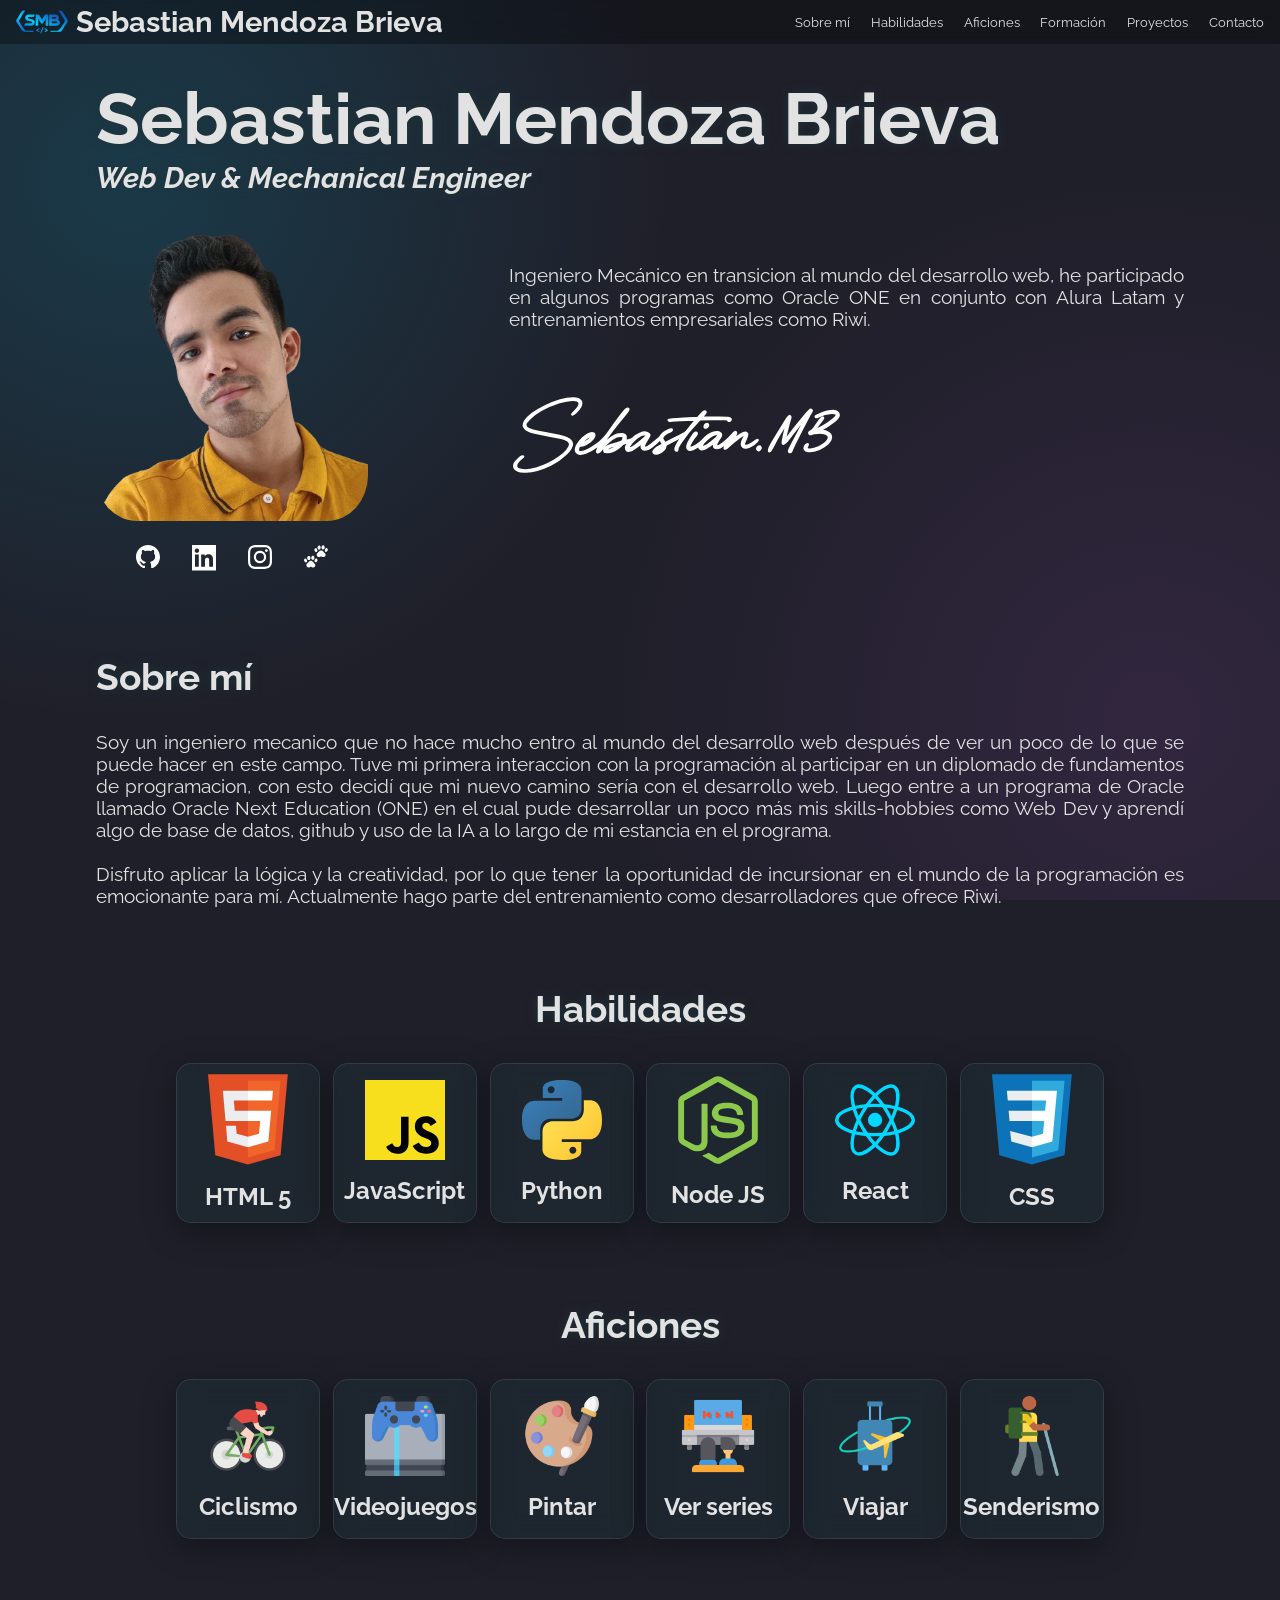
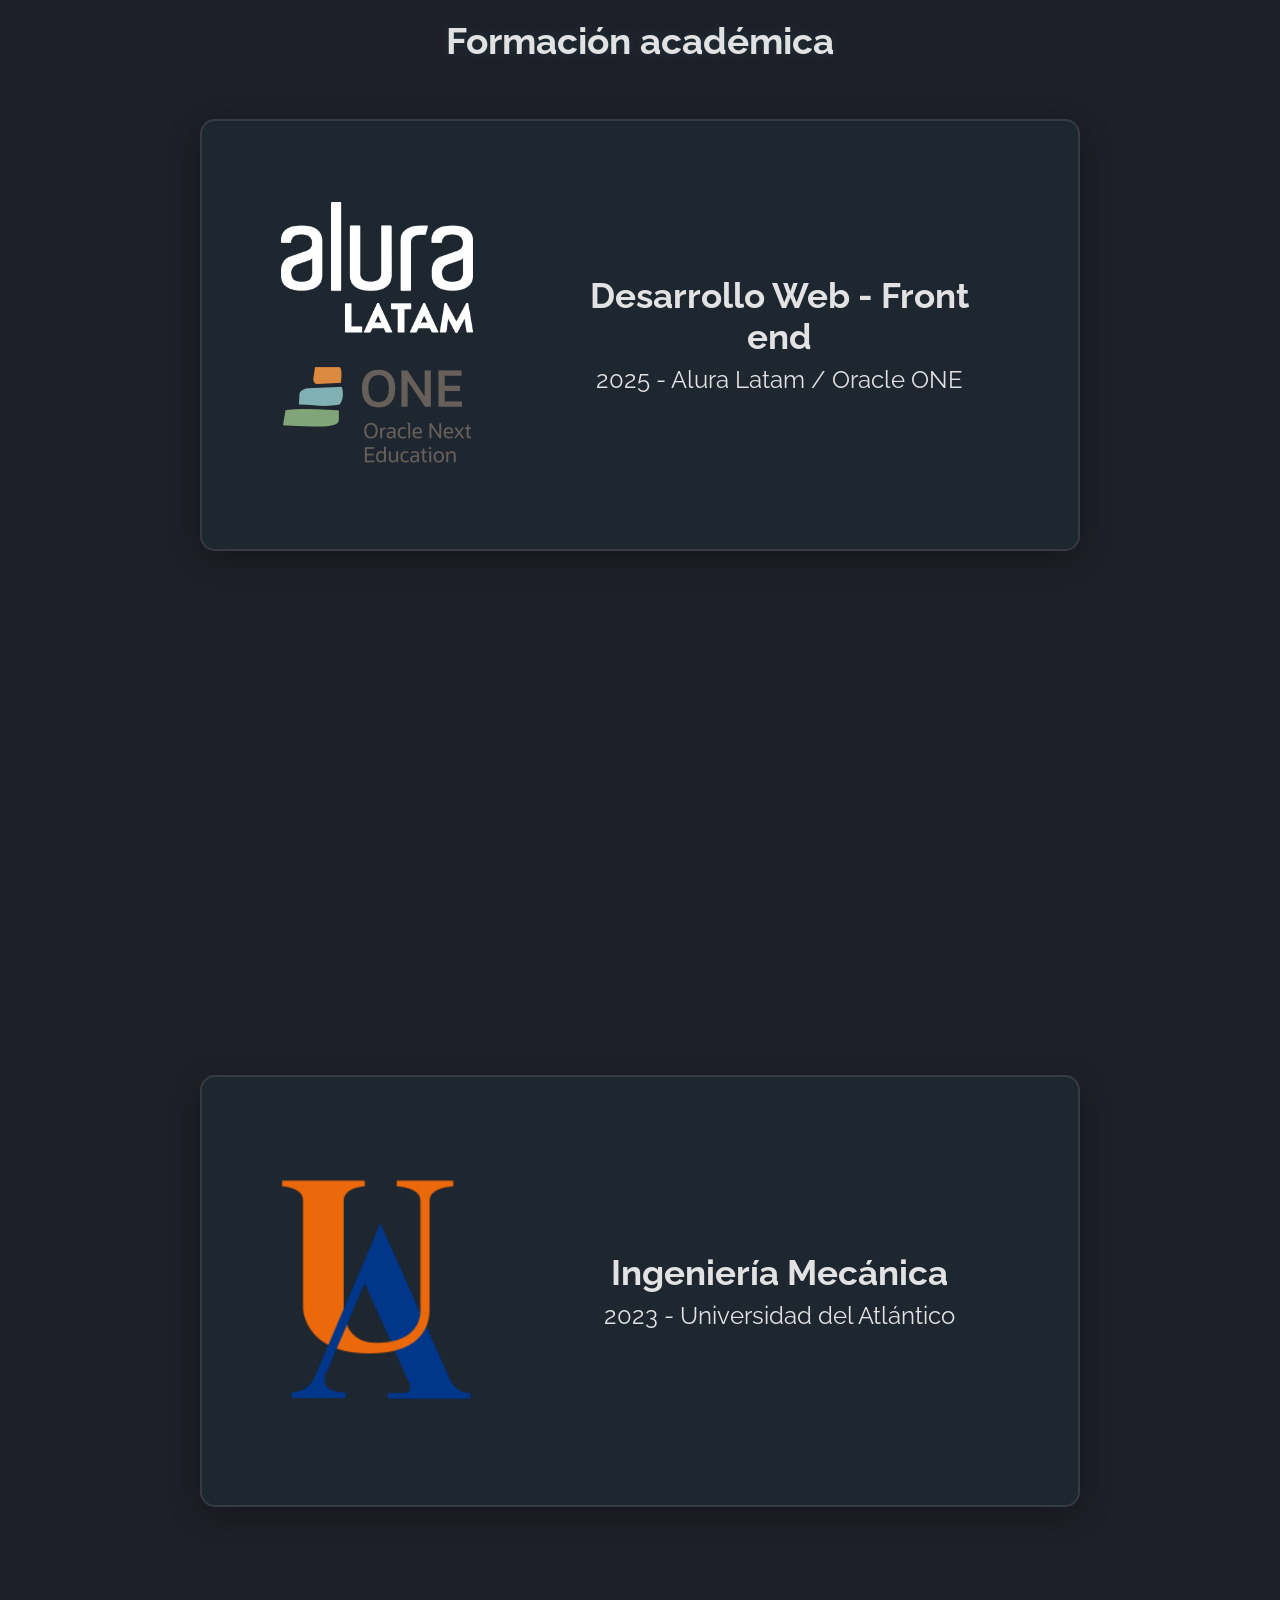
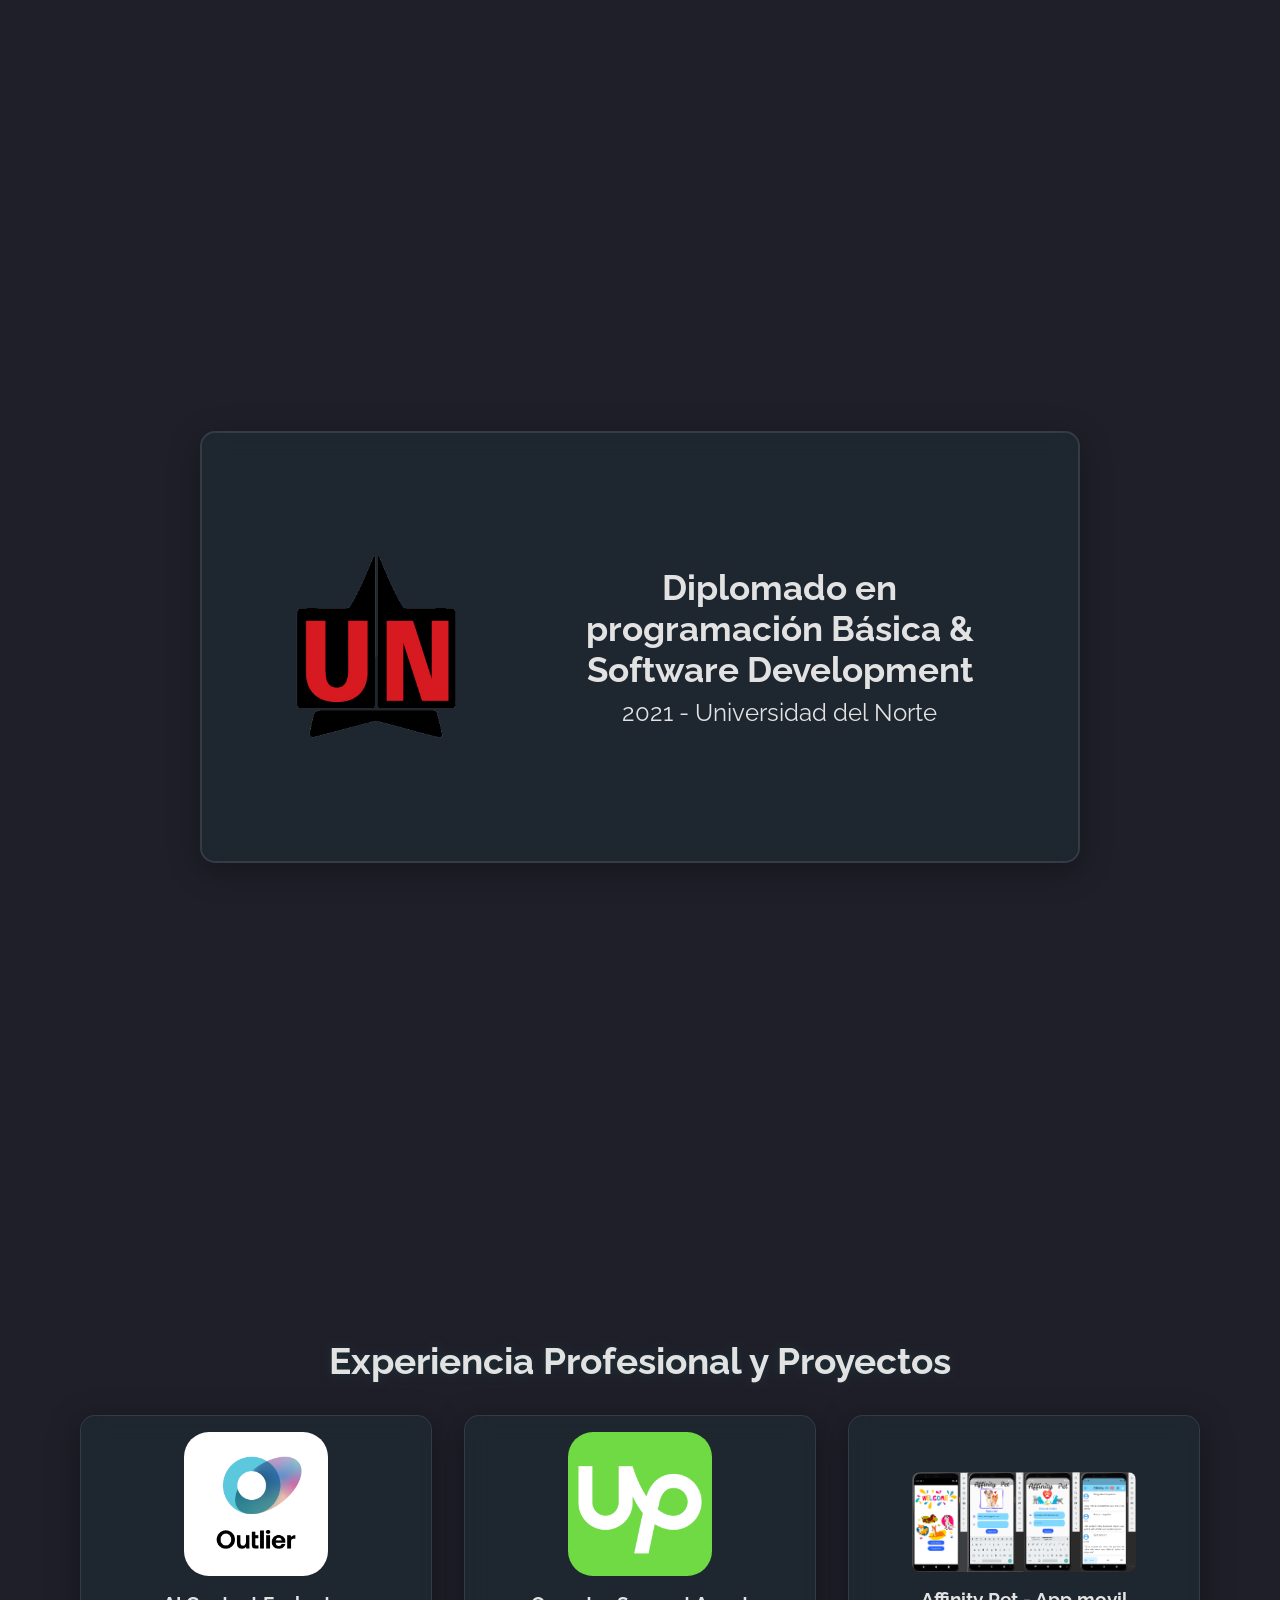
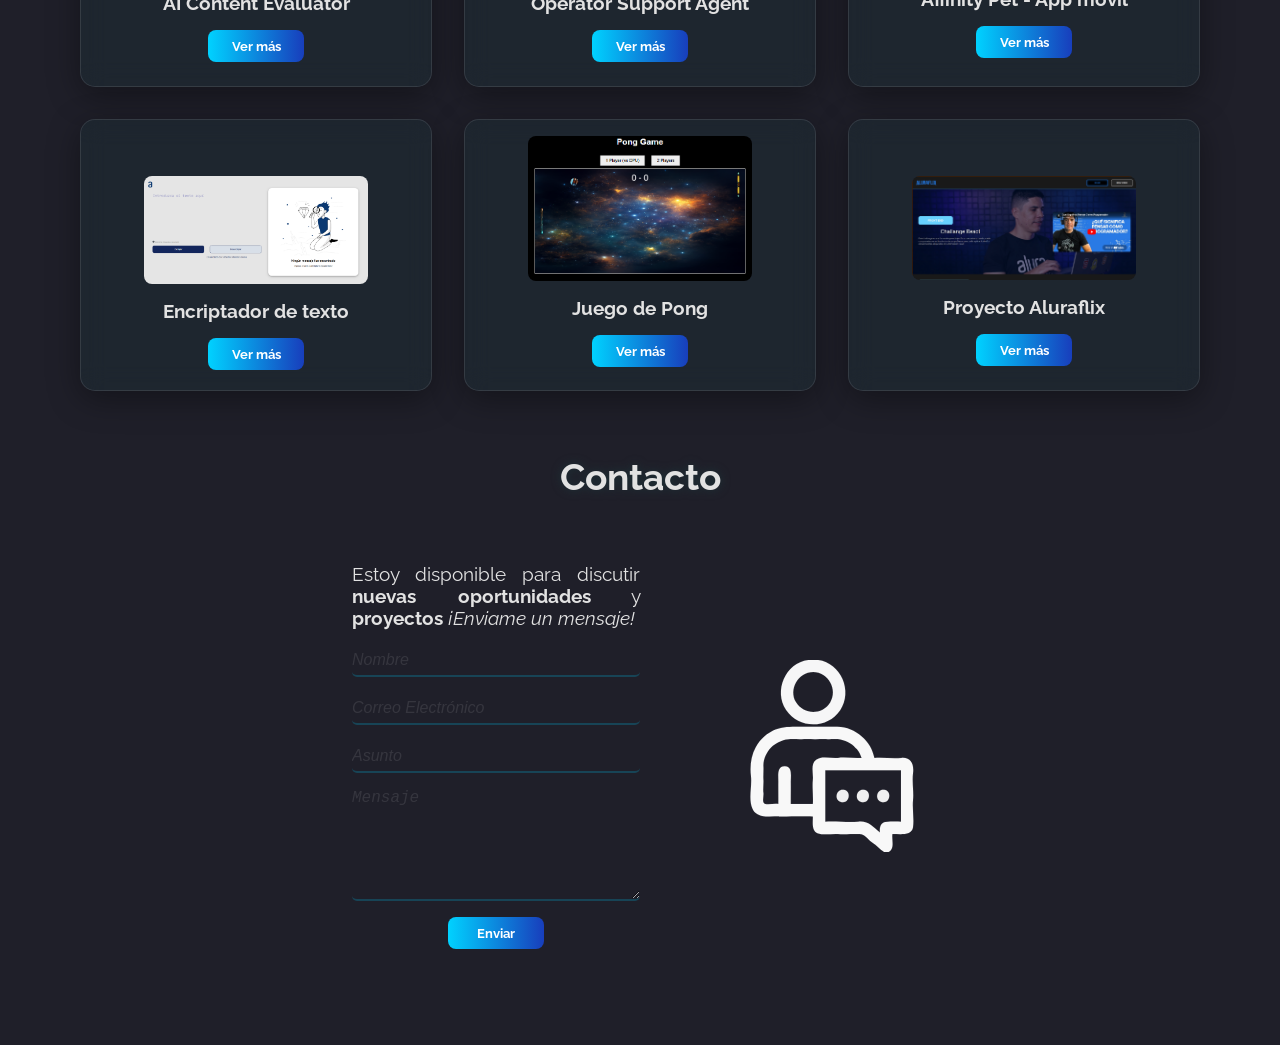
==== index.html @ d63baa3f "bingo agregado - filtro/icono" ====
<!DOCTYPE html>
<html lang="es">
<head>
    <meta charset="UTF-8">
    <meta http-equiv="X-UA-Compatible" content="IE=edge">
    <meta name="viewport" content="width=device-width, initial-scale=1.0">
    <link rel="stylesheet" href="/src/css/styles.css">
    <link rel="preconnect" href="https://fonts.googleapis.com">
    <link rel="preconnect" href="https://fonts.gstatic.com" crossorigin>
    <!-- Fuente del Proyecto Raleway -->
    <link href="https://fonts.googleapis.com/css2?family=Raleway:wght@500&family=Space+Grotesk:wght@300..700&family=Inter:ital,opsz,wght@0,14..32,100..900;1,14..32,100..900&family=Orbitron:wght@400..900&display=swap" rel="stylesheet">
    <title>Mi Portafolio</title>
    <meta name="description" content="Portafolio personal de Sebastian Mendoza Brieva, un ingeniero mecánico en transición al desarrollo web. Descubre mis skills-hobbies, proyectos y experiencia en el mundo del desarrollo web.">
    <meta name="keywords" content="Portafolio, Desarrollo Web, Ingeniero Mecánico, skills-hobbies, Proyectos, Experiencia, HTML, CSS, JavaScript">
    <meta name="author" content="Sebastian Mendoza Brieva">
    <!-- OPEN GRAPH -->
    <meta property="og:title" content="Portafolio de Sebastian Mendoza Brieva">
    <meta property="og:description" content="Descubre el portafolio personal de Sebastian Mendoza Brieva, un ingeniero mecánico en transición al desarrollo web. Explora mis skills-hobbies, proyectos y experiencia en el mundo del desarrollo web.">
    <meta property="og:image" content="https://example.com/preview-image.jpg">
    <meta property="og:url" content="https://example.com/portafolio">
    <!-- og twitter -->
    <meta name="twitter:card" content="summary_large_image">
    <meta name="twitter:title" content="Portafolio de Sebastian Mendoza Brieva">
    <meta name="twitter:description" content="Descubre el portafolio personal de Sebastian Mendoza Brieva, un ingeniero mecánico en transición al desarrollo web. Explora mis skills-hobbies, proyectos y experiencia en el mundo del desarrollo web.">
    <meta name="twitter:image" content="https://example.com/preview-image.jpg">
</head>

<body>
    <!-- ---------------------------------  Header/navegacion  --------------------------------- -->
    <header class="header">
        <a id="cont_icon" href="#">
            <svg class="header__icon" xmlns="http://www.w3.org/2000/svg" xml:space="preserve" viewBox="135 335 763 350">
                <linearGradient id="gradienteLogo" x1="0%" y1="100%" x2="100%" y2="0%">
                <stop offset="0%" style="stop-color:#183ebc; stop-opacity:1" />
                <stop offset="40%" style="stop-color:#00d2ff; stop-opacity:1" />
                <stop offset="80%" style="stop-color:#0A66C2; stop-opacity:1" />
                <stop offset="100%" style="stop-color:#183ebc; stop-opacity:1" />
                </linearGradient>
                <path d="M567.82 494v-29.66l-1.494-.242c-3.851 4.728-6.776 10.1-9.877 15.331-9.001 
                15.186-17.866 30.452-26.895 45.622-4.667 7.841-16.41 11.315-24.879 7.608-2.824-1.236-4.08-3.838-5.495-6.263-11.325-19.422-22.602-38.872-33.94-58.286-.983-1.684-1.857-3.524-3.817-4.83-1.75 1.825-1.119 4.068-1.122 6.07-.046 28.16-.033 56.32-.035 84.48 0 8-2.445 10.486-10.335 10.49-6.665.003-13.331.067-19.995-.038-5.814-.092-8.195-2.43-8.2-8.269-.047-48.655-.05-97.31-.02-145.966.005-6.001 2.548-8.413 8.597-8.425 10.83-.02 21.662.096 32.492.013 5.619-.043 9.297 2.493 12.012 7.342 12.846 22.945 25.846 45.805 39.267 69.535 2.624-4.364 4.963-8.084 7.136-11.898 10.877-19.095 21.746-38.195 32.537-57.339 2.967-5.263 6.94-7.984 13.313-7.74 10.15.39 20.325.081 30.489.14 6.009.036 8.63 2.502 8.636 8.43.053 48.488.064 96.977.024 145.466-.005 6.224-2.652 8.696-8.89 8.745-6.165.049-12.33.013-18.496.004-8.764-.013-10.993-2.178-11.003-10.834-.022-19.662-.009-39.324-.01-59.486M619.427 548.195c-.165-24.592-.333-48.746-.398-72.9-.054-20.161.009-40.322.033-60.482.003-1.998-.022-4.008.169-5.992.547-5.7 2.145-7.142 7.984-7.147 25.825-.022 51.652-.075 77.477.02 10.956.04 21.497 2.475 31.494 6.884 22 9.704 31.297 35.113 20.948 56.542-2.317 4.799-6.493 7.906-10.359 12.025 2.317 1.132 4.313 2.206 6.385 3.104 19.665 8.514 25.261 30.233 21.689 46.759-4.251 19.667-17.667 29.204-35.688 34.22-8.08 2.249-16.373 3.027-24.694 3.062-27.99.118-55.983.043-83.975.037-10.06-.003-11.858-1.993-11.105-12.202.085-1.16.057-2.328.04-3.93m49.125-50.797c-1.664-.004-3.347.155-4.987-.04-4.704-.56-6.582 1.19-6.312 6.123.371 6.8.289 13.643.018 20.453-.169 4.254 1.122 5.878 5.62 5.82 16.965-.223 33.934-.05 50.902-.117 4.674-.018 9.308-.706 13.56-2.77 4.96-2.408 8.146-6.229 8.474-11.978.35-6.107-2.25-10.543-7.588-13.487-5.236-2.889-10.907-3.97-16.781-3.999-13.973-.067-27.947-.01-42.906-.005m-10.117-33.261c15.944 1.068 31.91.806 47.842.133 5.387-.228 10.959-1.921 14.14-7.237 5.58-9.328.093-19.679-11.971-20.436-15.76-.988-31.612-.51-47.424-.639-2.082-.017-3.635.791-3.6 3.167.12 8.133-.683 16.284 1.013 25.012M199.085 598.87c-18.657-28.231-37.02-56.222-56.054-83.768-8.22-11.898-7.374-28.224.53-40.478 12.097-18.753 23.572-37.906 35.3-56.896 11.026-17.852 21.762-35.892 33.132-53.522 12.047-18.68 26.126-23.005 46.676-19.905 4.338.655 8.989.353 12.713 3.066.312 1.774-.952 2.255-1.838 2.896-9.202 6.664-16.028 15.3-21.836 25.01-16.757 28.014-33.744 55.893-50.732 83.769-3.983 6.535-8.251 12.902-12.53 19.251-5.885 8.734-6.286 22.843-.435 31.674 22.45 33.882 44.675 67.92 67.628 101.46 12.396 18.113 29.884 27.8 52.476 27.57 25.993-.266 51.992-.01 77.988.025 2.33.004 4.698-.15 6.888.863 2.684 1.242 4.255 3.292 3.74 6.343-.494 2.932-2.266 4.78-5.364 5.026-1.326.105-2.664.08-3.997.08-42.16.009-84.322-.087-126.482.073-15.608.059-27.122-7.18-35.77-19.371-7.606-10.722-14.577-21.894-22.033-33.166"/><path d="M826.067 450.898c-16.72-27.098-33.28-53.87-49.748-80.698-4.677-7.619-10.336-14.272-17.611-19.514-.906-.652-2.07-1.196-1.973-3.037 4.19-2.579 9.215-2.887 14.016-3.499 19.076-2.43 32.976 1.395 44.653 20.119 23.354 37.448 46.451 75.059 69.395 112.76 7.732 12.705 7.057 25.629-1.188 38.09-25.916 39.168-51.616 78.483-77.86 117.432-7.89 11.71-19.423 18.701-34.076 18.74-42.825.11-85.651.041-128.477.037-1.165 0-2.348.048-3.492-.127-2.947-.452-4.915-2.005-5.163-5.166-.236-3.003 1.005-5.142 3.86-6.28 2.39-.953 4.89-.869 7.393-.867 25.662.02 51.325-.085 76.986.077 23.714.15 41.69-10.53 54.617-29.618 20.639-30.476 40.698-61.344 60.924-92.098 2.366-3.599 4.892-7.1 6.688-11.096 4.52-10.054 2.958-19.493-2.513-28.57-5.33-8.842-10.817-17.59-16.43-26.685M297.373 406.188c9.934-3.894 19.965-5.36 30.147-5.422 20.322-.124 40.647.007 60.97.171 5.146.042 10.307.435 15.427.984 4.602.494 5.762 2.877 3.462 6.883-3.812 6.643-7.669 13.266-11.732 19.757-3.925 6.268-10.318 7.385-17.032 7.407-16.826.054-33.652.016-50.477.075-4.318.015-8.648-.044-12.817 1.528-4.489 1.693-7.365 4.793-7.65 9.546-.272 4.562 2.809 7.234 6.612 9.089 10.444 5.095 21.885 6.758 33.026 9.366 12.792 2.994 25.686 5.452 37.628 11.332 31.008 15.27 29.67 53.303 12.554 70.17-9.874 9.73-22.396 13.994-35.752 16.25-8.93 1.509-17.941.977-26.923 1-24.156.06-48.312.03-72.469.022-1.817 0-3.685.287-5.401-.601-2.575-1.333-3.899-3.204-2.236-6.053 4.448-7.621 8.738-15.348 13.512-22.76 2.743-4.259 7.416-5.283 12.315-5.277 22.49.026 44.98.02 67.47.001 5.386-.004 10.624-.803 15.42-3.447 4.123-2.274 6.309-5.657 6.335-10.521.026-4.66-2.491-7.467-6.271-9.38-6.45-3.263-13.481-4.626-20.496-6.072-15.626-3.22-31.326-6.03-46.306-11.934-33.04-13.022-34.91-49.537-18.461-69.198 5.078-6.07 11.549-9.945 19.145-12.916M527.798 584.478c7.47.167 10.353 4.016 7.787 10.208-10.449 25.22-20.928 50.429-31.5 75.598-2.715 6.463-9.138 7.77-12.799 2.804-1.573-2.134-1.974-4.402-.866-7.035a25240 25240 0 0 0 32.2-76.936c.961-2.307 2.356-3.986 5.178-4.639M432.682 622.722c11.173-6.699 22.005-13.24 32.87-19.722 2.762-1.647 5.702-2.025 8.451-.027 2.48 1.802 2.517 4.55 2.213 7.263-.295 2.626-2.355 3.888-4.322 5.156-7.528 4.855-15.671 8.744-23.138 14.712 7.967 4.884 15.706 9.639 23.457 14.377 4.28 2.617 5.694 6.288 3.788 9.94-1.832 3.51-6.181 4.69-10.386 2.158-11.263-6.783-22.466-13.682-33.48-20.862-5.144-3.353-4.826-8.36.547-12.995M575.746 631.969l3.49-2.039c-7.365-4.584-14.328-8.93-21.304-13.258-6.382-3.958-8.29-7.743-5.889-11.755 2.393-4 6.777-3.947 13.1-.073a2869 2869 0 0 0 29.428 17.774c5.997 3.575 6.673 10.156 1.058 13.61-11.034 6.79-22.138 13.476-33.37 19.93-5.51 3.167-10.094 1.183-11.161-4.214-.705-3.566 1.242-5.627 3.965-7.297 6.799-4.17 13.597-8.342 20.683-12.678"/>
            </svg>
        </a>
        <h1 class="header__titulo">Sebastian Mendoza Brieva</h1>
        <nav class="navegacion">
            <ul class="navegacion__lista">
                <li class="nav_item"><a class="nav__buttons" href="#sobre-mi">Sobre mí</a></li>
                <li class="nav_item"><a class="nav__buttons" href="#skills">Habilidades</a></li>
                <li class="nav_item"><a class="nav__buttons" href="#hobbies">Aficiones</a></li>
                <li class="nav_item"><a class="nav__buttons" href="#formacion">Formación</a></li>
                <li class="nav_item"><a class="nav__buttons" href="#proyectos">Proyectos</a></li>
                <li class="nav_item"><a class="nav__buttons" href="#contactMe">Contacto</a></li> 
            </ul>
        </nav>
        <a href="" class="menu__toggle">
            ☰
        </a>
    </header> 
    <main>
        <!-- ---------------------------------  Sección de Presentación  --------------------------------- -->
        <section class="presentacion">

            <h1 class="presentacion__titulo">Sebastian Mendoza Brieva</h1>
            <h2 class="presentacion__subtitulo">Web Dev & Mechanical Engineer</h2>
            
            <div class="presentacion__contenedor">
                <img class="presentacion__foto" src="public/imgs/Profile_nbg_SMB.png" alt="Foto de perfil">                
                <div id="div__container">
                    <p class="textos" id="texto__presentacion">Ingeniero Mecánico en transicion al mundo del desarrollo web, he participado en algunos programas como Oracle ONE en conjunto con Alura Latam y entrenamientos empresariales como Riwi.</p>
                <!-- Firma -------------------------------- -->
                <svg class="signature" xmlns="http://www.w3.org/2000/svg" viewBox="140 400 750 180">
                    <defs>
                        <linearGradient id="gradienteFirma" x1="0%" y1="100%" x2="100%" y2="0%">
                        <stop offset="0%" style="stop-color:#183ebc; stop-opacity:1" />
                        <stop offset="60%" style="stop-color:#00d2ff; stop-opacity:1" />
                        <stop offset="80%" style="stop-color:#0A66C2; stop-opacity:1" />
                        <stop offset="100%" style="stop-color:#183ebc; stop-opacity:1" />
                        </linearGradient>
                    </defs>
                    <g>
                    <path id="path" pathLength="1" stroke="white" stroke-width="5" d="M 160.38 572.67 C157.57,571.32 154.53,569.17 153.63,567.88 C151.61,565.00 151.52,558.82 153.45,555.10 C155.12,551.87 165.31,542.27 168.71,540.72 C171.59,539.41 173.20,540.77 170.49,542.21 C169.40,542.79 165.94,545.86 162.81,549.03 C156.88,555.04 155.12,559.34 156.43,564.57 C157.93,570.57 172.29,573.30 188.00,570.57 C223.09,564.47 266.68,539.04 275.66,519.44 C277.83,514.69 278.00,513.54 277.02,510.55 C274.48,502.87 264.18,499.09 230.41,493.45 C200.92,488.52 191.97,486.55 185.07,483.45 C173.12,478.09 170.28,471.27 175.92,461.44 C188.83,438.93 249.05,410.11 283.91,409.74 C294.66,409.63 298.37,410.97 301.36,416.04 C303.63,419.88 303.42,422.77 300.42,428.79 C296.85,435.95 282.00,449.38 282.00,445.45 C282.00,445.15 285.08,441.87 288.84,438.16 C303.54,423.66 301.64,413.01 284.36,413.00 C277.57,413.00 261.67,415.93 251.60,419.04 C243.31,421.60 221.51,430.99 213.02,435.65 C203.27,441.00 191.22,450.03 184.76,456.81 C175.81,466.20 174.76,471.15 180.56,476.62 C185.35,481.14 192.40,483.10 221.50,487.99 C252.59,493.22 261.96,495.43 270.50,499.57 C278.29,503.34 280.96,506.30 281.73,512.01 C282.54,518.06 278.95,524.21 268.58,534.54 C258.24,544.84 247.93,552.01 233.50,558.95 C210.70,569.92 196.53,573.93 178.00,574.64 C166.25,575.10 165.19,574.98 160.38,572.67 ZM 298.00 534.40 C291.78,532.12 289.57,528.59 290.66,522.70 C292.41,513.29 304.48,498.72 316.44,491.56 C328.81,484.15 336.70,489.21 329.12,499.68 C323.61,507.28 309.05,515.97 301.79,515.99 C297.59,516.00 296.44,517.39 295.43,523.70 C294.60,528.89 296.61,531.01 302.32,530.98 C309.67,530.93 321.48,525.02 338.50,512.86 C350.03,504.63 354.29,500.14 365.44,484.47 C377.17,467.97 394.70,444.45 400.25,437.75 C402.95,434.49 404.94,433.00 406.59,433.00 C410.97,433.00 409.29,436.55 399.18,448.70 C379.49,472.35 356.19,503.93 353.26,510.92 C351.92,514.14 352.26,513.95 358.91,507.79 C366.24,501.00 377.27,493.74 383.76,491.42 C385.82,490.69 389.88,490.07 392.80,490.04 C397.18,490.01 398.53,490.44 400.66,492.57 C402.84,494.75 403.14,495.73 402.62,498.98 C402.28,501.10 401.70,503.61 401.33,504.57 C400.77,506.04 401.05,506.20 403.08,505.58 C404.41,505.17 407.75,504.36 410.50,503.78 C413.75,503.10 416.73,501.60 419.00,499.51 C429.50,489.84 442.76,484.44 449.61,487.04 C452.69,488.21 456.00,491.27 456.00,492.95 C456.00,493.52 454.01,497.09 451.57,500.89 C440.24,518.57 440.74,524.72 452.98,518.51 C460.59,514.65 478.87,499.33 482.10,494.10 C482.99,492.67 484.97,490.25 486.52,488.72 C490.11,485.17 503.42,478.56 505.43,479.34 C508.02,480.33 506.01,483.07 501.19,485.13 C495.05,487.77 487.24,493.64 485.56,496.89 C484.05,499.80 484.31,500.63 488.72,507.20 L 491.20 510.90 L 512.85 499.81 C524.76,493.71 535.31,488.17 536.30,487.48 C537.29,486.80 541.27,482.25 545.16,477.37 C549.04,472.49 553.96,466.60 556.11,464.27 C558.25,461.95 560.00,459.52 560.00,458.89 C560.00,458.03 555.39,457.90 542.25,458.39 C519.87,459.22 504.93,460.04 503.00,460.56 C500.80,461.14 498.27,459.33 499.53,458.07 C500.10,457.50 514.83,456.27 532.86,455.29 L 565.18 453.53 L 571.72 446.21 C576.42,440.97 578.85,438.98 580.31,439.20 C583.78,439.71 583.32,441.75 578.57,446.82 C576.06,449.51 574.00,452.11 574.00,452.60 C574.00,453.12 585.64,453.37 601.29,453.19 C632.26,452.84 638.34,453.41 638.81,456.70 C639.01,458.08 638.37,459.27 637.04,459.98 C634.75,461.21 633.00,460.60 633.00,458.57 C633.00,456.30 625.72,455.91 596.80,456.63 L 568.84 457.32 L 562.67 464.33 C559.28,468.18 553.58,474.55 550.00,478.47 C546.42,482.39 540.13,490.08 536.00,495.55 C522.00,514.12 519.00,519.13 519.00,523.89 C519.00,527.49 517.90,528.38 515.55,526.66 C514.07,525.58 513.96,524.80 514.83,521.67 C515.91,517.73 520.91,508.73 526.54,500.55 C528.41,497.84 529.82,495.49 529.67,495.34 C529.45,495.11 504.05,508.23 494.90,513.29 C493.10,514.29 492.12,515.85 491.71,518.38 C490.83,523.85 487.64,527.53 480.82,530.93 C474.44,534.12 468.30,534.90 466.20,532.80 C462.50,529.10 467.83,522.80 479.61,516.95 C483.12,515.20 486.00,513.60 486.00,513.38 C486.00,513.08 481.34,503.91 480.26,502.09 C480.12,501.87 477.42,504.13 474.26,507.13 C466.59,514.38 456.85,521.75 452.55,523.54 C450.63,524.34 447.26,525.00 445.06,525.00 C441.88,525.00 440.70,524.48 439.40,522.49 C437.80,520.05 437.83,518.52 439.60,511.47 C440.23,508.96 439.47,509.35 430.92,515.95 C415.48,527.89 407.80,530.68 404.46,525.58 C402.44,522.50 403.85,516.52 407.65,512.00 C409.08,510.30 409.99,508.66 409.68,508.34 C408.54,507.21 395.05,512.03 394.04,513.93 C392.26,517.26 379.72,525.90 372.84,528.55 C367.83,530.47 364.74,531.03 360.34,530.80 C354.55,530.50 354.50,530.47 354.19,527.24 C353.55,520.67 360.83,516.50 382.50,510.99 C395.11,507.79 397.26,506.03 397.41,498.80 L 397.50 494.50 L 391.62 494.20 C386.95,493.96 384.68,494.41 380.61,496.40 C370.56,501.32 357.68,512.36 348.78,523.68 C343.60,530.28 341.38,532.05 339.25,531.28 C337.17,530.53 337.84,527.85 342.04,520.13 C344.25,516.08 345.47,512.99 344.76,513.26 C344.04,513.54 339.86,516.36 335.47,519.53 C321.30,529.78 304.05,536.63 298.00,534.40 ZM 478.84 526.92 C483.25,524.72 485.18,523.14 485.62,521.38 C485.96,520.02 486.06,518.72 485.83,518.50 C485.21,517.88 473.76,525.40 471.60,527.85 C468.81,530.99 471.34,530.67 478.84,526.92 ZM 366.07 526.41 C374.25,524.02 392.40,513.02 388.19,513.00 C385.99,513.00 368.69,518.15 365.50,519.77 C360.95,522.07 357.51,526.07 359.17,527.12 C359.90,527.59 360.53,527.98 360.57,527.98 C360.61,527.99 363.08,527.29 366.07,526.41 ZM 418.40 519.56 C424.24,516.28 434.90,508.05 445.42,498.71 C451.51,493.31 451.29,491.00 444.69,491.00 C437.95,491.00 429.50,495.79 420.57,504.66 C410.82,514.35 406.14,523.00 410.65,523.00 C411.56,523.00 415.05,521.45 418.40,519.56 ZM 310.50 509.16 C316.59,506.27 323.85,500.23 325.84,496.38 C330.28,487.77 311.35,498.85 303.85,509.25 C301.26,512.84 302.77,512.82 310.50,509.16 ZM 770.67 530.33 C770.30,529.97 770.00,528.90 770.00,527.97 C770.00,526.38 776.76,512.58 783.69,500.00 C791.08,486.58 808.18,452.84 807.78,452.45 C807.54,452.21 806.03,453.76 804.42,455.90 C802.82,458.03 796.28,466.24 789.90,474.14 C783.51,482.04 774.59,493.45 770.07,499.50 C762.05,510.24 758.13,513.53 755.95,511.35 C754.74,510.14 757.06,497.90 762.31,477.75 C764.14,470.74 765.50,465.00 765.34,465.00 C764.97,465.00 754.13,481.68 747.46,492.50 C744.75,496.90 739.36,506.80 735.49,514.49 C730.73,523.97 727.85,528.60 726.59,528.84 C724.93,529.16 724.78,528.71 725.25,524.85 C725.64,521.57 728.78,515.59 738.04,500.50 C744.78,489.50 753.79,474.65 758.05,467.50 C762.31,460.35 767.00,453.20 768.47,451.61 C770.81,449.09 771.34,448.91 772.60,450.17 C773.86,451.43 773.84,452.18 772.47,456.06 C770.47,461.67 762.50,493.09 761.63,498.75 C761.27,501.09 761.38,503.00 761.87,503.00 C762.36,503.00 764.02,501.31 765.56,499.25 C773.20,489.00 789.11,468.70 794.47,462.36 C797.79,458.43 804.23,450.67 808.79,445.11 C813.35,439.55 817.68,435.00 818.42,435.00 C820.32,435.00 822.14,437.45 821.07,438.57 C818.76,441.01 779.91,516.63 777.45,523.50 C776.46,526.25 775.23,529.06 774.71,529.75 C773.67,531.11 771.72,531.39 770.67,530.33 ZM 811.05 527.98 C805.55,526.69 803.73,522.89 806.11,517.66 C807.20,515.26 811.53,512.20 812.48,513.15 C812.75,513.42 812.08,515.38 811.00,517.50 C809.16,521.10 809.14,521.50 810.67,523.19 C815.43,528.45 836.62,522.49 849.55,512.26 C863.46,501.25 863.09,491.80 848.60,487.89 C842.53,486.26 826.35,487.24 821.73,489.52 C818.30,491.22 817.82,491.25 816.38,489.81 C814.20,487.63 816.05,484.37 819.94,483.51 C822.26,483.00 824.24,480.89 829.12,473.68 C832.54,468.63 837.10,461.91 839.26,458.75 C841.73,455.11 843.87,453.00 845.08,453.00 C846.14,453.00 847.00,453.34 846.99,453.75 C846.99,454.82 844.20,458.92 838.90,465.66 C832.70,473.54 828.73,480.00 830.09,480.00 C832.22,480.00 847.56,472.31 856.62,466.69 C872.88,456.62 880.49,448.05 876.61,444.18 C875.25,442.83 873.10,442.52 865.71,442.60 C855.79,442.71 845.03,445.61 836.08,450.59 C833.05,452.28 831.33,452.73 830.63,452.03 C829.07,450.47 830.69,449.34 840.72,445.02 C849.64,441.17 862.81,438.00 869.86,438.00 C877.62,438.00 883.16,443.25 881.67,449.19 C880.07,455.54 862.67,469.53 845.50,478.27 L 839.50 481.32 L 847.03 482.94 C856.10,484.90 861.24,487.87 863.39,492.42 C865.49,496.84 865.42,498.50 862.93,503.65 C858.42,512.95 843.24,523.23 828.39,527.03 C820.25,529.11 816.67,529.31 811.05,527.98 ZM 699.57 525.43 C697.62,523.48 697.62,522.99 699.56,520.22 C701.46,517.50 704.58,517.34 705.94,519.89 C706.72,521.35 706.48,522.39 704.91,524.39 C702.52,527.42 701.72,527.58 699.57,525.43 ZM 544.00 524.71 C538.70,522.05 540.57,512.89 549.03,500.10 C556.74,488.42 559.62,485.44 561.58,487.07 C563.53,488.68 563.16,489.53 556.61,498.23 C545.96,512.40 542.95,521.00 548.65,521.00 C553.96,521.00 570.40,510.81 576.64,503.65 C581.56,498.01 593.30,489.51 598.92,487.53 C601.30,486.69 605.64,486.00 608.55,486.00 C613.09,486.00 614.15,486.38 615.93,488.63 C618.64,492.08 618.56,492.93 615.06,497.76 C610.91,503.48 606.00,512.93 606.00,515.17 C606.00,523.19 622.23,512.84 641.22,492.70 C648.49,485.00 649.04,484.62 650.64,486.21 C652.24,487.81 652.11,488.25 648.42,493.58 C642.27,502.49 640.41,505.63 642.04,504.39 C658.84,491.62 666.70,487.00 671.67,487.00 C674.39,487.00 675.24,487.51 676.04,489.62 C676.87,491.80 676.38,493.67 673.08,500.87 C667.50,513.04 667.20,514.68 670.30,516.09 C674.68,518.09 683.11,514.43 695.74,505.05 C700.02,501.87 701.13,503.21 697.43,507.10 C691.38,513.45 680.39,519.71 673.69,520.63 C667.95,521.42 663.80,518.20 663.80,512.97 C663.81,509.30 666.17,502.50 669.19,497.50 C671.06,494.39 671.59,491.00 670.20,491.00 C666.75,491.00 644.37,507.67 634.29,517.75 C629.36,522.68 624.98,524.57 625.01,521.75 C625.02,521.06 626.34,517.90 627.95,514.73 C631.13,508.47 630.95,508.46 623.50,514.34 C610.97,524.24 599.93,524.60 601.29,515.07 C601.57,513.11 602.14,510.67 602.55,509.65 C602.99,508.55 599.27,510.70 593.40,514.93 C587.79,518.97 581.26,522.76 578.32,523.69 C573.46,525.22 572.97,525.21 570.47,523.57 C568.35,522.18 567.89,521.22 568.23,518.91 C568.46,517.31 568.52,516.00 568.35,516.00 C568.18,516.00 565.53,517.60 562.47,519.56 C557.19,522.94 550.08,526.02 547.62,525.99 C547.01,525.98 545.38,525.40 544.00,524.71 ZM 582.59 517.02 C588.28,514.15 591.35,511.85 605.15,500.09 C612.91,493.47 613.57,490.65 607.48,490.20 C602.88,489.87 594.26,493.95 587.50,499.66 C580.76,505.37 574.00,514.16 574.00,517.23 C574.00,520.76 575.23,520.73 582.59,517.02 ZM 580.46 474.94 C579.37,473.18 580.90,469.13 583.09,467.95 C587.64,465.51 589.87,470.13 586.00,474.00 C583.81,476.19 581.48,476.59 580.46,474.94 Z"/>
                    </g>
                </svg>
                </div>
                
            </div>

            <ul class="redes">
                <li>
                    <a href="https://github.com/smendozab097" id="github">
                        <title>Ir a GitHub</title>
                        <svg class="svg__icon" viewBox="0 0 98 96" fill="none" xmlns="http://www.w3.org/2000/svg">
                            <g clip-path="url(#clip0_730_27136)">
                            <path d="M41.4395 69.3848C28.8066 67.8535 19.9062 58.7617 19.9062 46.9902C19.9062 42.2051 21.6289 37.0371 24.5 33.5918C23.2559 30.4336 23.4473 23.7344 24.8828 20.959C28.7109 20.4805 33.8789 22.4902 36.9414 25.2656C40.5781 24.1172 44.4062 23.543 49.0957 23.543C53.7852 23.543 57.6133 24.1172 61.0586 25.1699C64.0254 22.4902 69.2891 20.4805 73.1172 20.959C74.457 23.543 74.6484 30.2422 73.4043 33.4961C76.4668 37.1328 78.0937 42.0137 78.0937 46.9902C78.0937 58.7617 69.1934 67.6621 56.3691 69.2891C59.623 71.3945 61.8242 75.9883 61.8242 81.252L61.8242 91.2051C61.8242 94.0762 64.2168 95.7031 67.0879 94.5547C84.4102 87.9512 98 70.6289 98 49.1914C98 22.1074 75.9883 6.69539e-07 48.9043 4.309e-07C21.8203 1.92261e-07 -1.9479e-07 22.1074 -4.3343e-07 49.1914C-6.20631e-07 70.4375 13.4941 88.0469 31.6777 94.6504C34.2617 95.6074 36.75 93.8848 36.75 91.3008L36.75 83.6445C35.4102 84.2188 33.6875 84.6016 32.1562 84.6016C25.8398 84.6016 22.1074 81.1563 19.4277 74.7441C18.375 72.1602 17.2266 70.6289 15.0254 70.3418C13.877 70.2461 13.4941 69.7676 13.4941 69.1934C13.4941 68.0449 15.4082 67.1836 17.3223 67.1836C20.0977 67.1836 22.4902 68.9063 24.9785 72.4473C26.8926 75.2227 28.9023 76.4668 31.2949 76.4668C33.6875 76.4668 35.2187 75.6055 37.4199 73.4043C39.0469 71.7773 40.291 70.3418 41.4395 69.3848Z" />
                            </g>
                            <defs>
                            <clipPath id="clip0_730_27136">
                            <rect width="98" height="96" fill="white"/>
                            </clipPath>
                            </defs>
                        </svg>
                    </a>
                </li>

                <li>
                    <a href="https://www.linkedin.com/in/smendozab/" id="linkedin">
                        <title>Ir a LinkedIn</title>
                        <svg class="svg__icon" xmlns="http://www.w3.org/2000/svg" viewBox="25 0 730 779">
                            <g>
                            <path d="M 45.50 777.53 C24.04,772.82 7.34,756.53 1.89,735.00 C-0.17,726.85 -0.20,52.30 1.87,44.00 C7.16,22.71 24.42,5.99 45.75,1.46 C51.53,0.24 101.27,0.03 390.09,0.02 C723.04,0.00 727.79,0.03 735.40,1.98 C739.65,3.06 745.91,5.41 749.31,7.20 C757.29,11.38 768.60,22.66 772.75,30.58 C779.53,43.51 779.00,13.10 779.00,389.50 C779.00,688.35 778.82,731.29 777.51,736.30 C772.73,754.64 759.34,768.59 739.02,776.38 L 733.50 778.50 L 392.50 778.67 C113.46,778.82 50.41,778.61 45.50,777.53 ZM 231.00 477.50 L 231.00 292.00 L 173.50 292.00 L 116.00 292.00 L 116.00 477.50 L 116.00 663.00 L 173.50 663.00 L 231.00 663.00 L 231.00 477.50 ZM 419.00 565.75 C419.00,508.06 419.41,464.03 420.01,457.50 C423.82,416.15 438.12,394.51 466.69,386.86 C476.24,384.30 496.47,383.78 505.00,385.88 C523.86,390.52 536.32,402.62 542.54,422.33 C548.45,441.02 548.35,438.96 548.75,555.75 L 549.11 663.00 L 606.62 663.00 L 664.14 663.00 L 663.71 543.75 C663.25,418.54 663.10,413.93 658.55,389.93 C649.56,342.56 630.58,313.80 597.29,297.12 C566.29,281.59 513.12,278.66 479.77,290.64 C455.94,299.20 433.92,315.86 422.00,334.34 C418.98,339.03 415.94,342.90 415.25,342.94 C414.28,342.99 414.00,337.27 414.00,317.50 L 414.00 292.00 L 359.00 292.00 L 304.00 292.00 L 304.00 477.50 L 304.00 663.00 L 361.50 663.00 L 419.00 663.00 L 419.00 565.75 ZM 194.83 237.70 C205.47,233.99 212.49,229.50 221.12,220.91 C229.47,212.60 235.63,201.83 238.49,190.54 C240.43,182.89 240.42,166.39 238.47,158.11 C233.18,135.69 213.36,115.85 190.39,109.97 C181.06,107.59 167.21,107.39 158.18,109.52 C144.28,112.80 129.87,122.11 121.42,133.28 C105.49,154.33 102.75,180.22 113.99,203.50 C122.57,221.27 140.04,235.25 159.00,239.51 C169.03,241.76 185.60,240.93 194.83,237.70 ZM 812.13 667.55 C798.73,663.22 793.75,646.50 802.37,634.74 C804.98,631.18 813.40,627.00 817.95,627.01 C828.14,627.02 836.72,633.48 838.96,642.84 C842.77,658.71 827.69,672.59 812.13,667.55 ZM 827.16 663.42 C834.06,659.85 837.73,649.76 835.06,641.68 C833.54,637.09 827.10,631.30 822.56,630.45 C811.09,628.29 801.44,636.43 801.60,648.12 C801.79,661.82 814.98,669.72 827.16,663.42 ZM 811.67 658.33 C811.30,657.97 811.00,653.02 811.00,647.33 L 811.00 637.00 L 817.98 637.00 C824.37,637.00 825.09,637.22 826.64,639.58 C828.71,642.73 827.60,646.89 824.26,648.56 C823.04,649.17 822.42,650.07 822.87,650.58 C823.31,651.09 824.69,653.19 825.92,655.25 C828.00,658.73 828.03,659.00 826.33,658.98 C825.25,658.97 823.17,656.93 821.24,653.98 C816.94,647.40 815.00,647.40 815.00,654.00 C815.00,657.50 814.60,659.00 813.67,659.00 C812.93,659.00 812.03,658.70 811.67,658.33 ZM 821.50 646.00 C823.45,645.26 824.06,644.41 823.82,642.75 C823.55,640.88 822.78,640.45 819.25,640.19 L 815.00 639.89 L 815.00 643.44 C815.00,647.35 816.45,647.92 821.50,646.00 Z"/>
                            </g>
                        </svg>
                    </a>
                </li>

                <li>
                    <a href="https://www.instagram.com/sebastian.mb12/" id="instagram">
                        <title>Ir a Instagram</title>
                        <svg class="svg__icon" id="Layer_1" data-name="Layer 1" xmlns="http://www.w3.org/2000/svg" viewBox="0 0 1000 1000">
                            <defs>
                                <linearGradient id="gradienteInstagram" x1="0%" y1="100%" x2="100%" y2="0%">
                                <stop offset="0%" style="stop-color:#f0b433; stop-opacity:1" />
                                <stop offset="30%" style="stop-color:#e6683c; stop-opacity:1" />
                                <stop offset="60%" style="stop-color:#dc2743; stop-opacity:1" />
                                <stop offset="75%" style="stop-color:#cc2366; stop-opacity:1" />
                                <stop offset="100%" style="stop-color:#bc1888; stop-opacity:1" />
                                </linearGradient>
                            </defs>
                            <path class="cls-1" d="M295.42,6c-53.2,2.51-89.53,11-121.29,23.48-32.87,12.81-60.73,30-88.45,57.82S40.89,143,28.17,175.92c-12.31,31.83-20.65,68.19-23,121.42S2.3,367.68,2.56,503.46,3.42,656.26,6,709.6c2.54,53.19,11,89.51,23.48,121.28,12.83,32.87,30,60.72,57.83,88.45S143,964.09,176,976.83c31.8,12.29,68.17,20.67,121.39,23s70.35,2.87,206.09,2.61,152.83-.86,206.16-3.39S799.1,988,830.88,975.58c32.87-12.86,60.74-30,88.45-57.84S964.1,862,976.81,829.06c12.32-31.8,20.69-68.17,23-121.35,2.33-53.37,2.88-70.41,2.62-206.17s-.87-152.78-3.4-206.1-11-89.53-23.47-121.32c-12.85-32.87-30-60.7-57.82-88.45S862,40.87,829.07,28.19c-31.82-12.31-68.17-20.7-121.39-23S637.33,2.3,501.54,2.56,348.75,3.4,295.42,6m5.84,903.88c-48.75-2.12-75.22-10.22-92.86-17-23.36-9-40-19.88-57.58-37.29s-28.38-34.11-37.5-57.42c-6.85-17.64-15.1-44.08-17.38-92.83-2.48-52.69-3-68.51-3.29-202s.22-149.29,2.53-202c2.08-48.71,10.23-75.21,17-92.84,9-23.39,19.84-40,37.29-57.57s34.1-28.39,57.43-37.51c17.62-6.88,44.06-15.06,92.79-17.38,52.73-2.5,68.53-3,202-3.29s149.31.21,202.06,2.53c48.71,2.12,75.22,10.19,92.83,17,23.37,9,40,19.81,57.57,37.29s28.4,34.07,37.52,57.45c6.89,17.57,15.07,44,17.37,92.76,2.51,52.73,3.08,68.54,3.32,202s-.23,149.31-2.54,202c-2.13,48.75-10.21,75.23-17,92.89-9,23.35-19.85,40-37.31,57.56s-34.09,28.38-57.43,37.5c-17.6,6.87-44.07,15.07-92.76,17.39-52.73,2.48-68.53,3-202.05,3.29s-149.27-.25-202-2.53m407.6-674.61a60,60,0,1,0,59.88-60.1,60,60,0,0,0-59.88,60.1M245.77,503c.28,141.8,115.44,256.49,257.21,256.22S759.52,643.8,759.25,502,643.79,245.48,502,245.76,245.5,361.22,245.77,503m90.06-.18a166.67,166.67,0,1,1,167,166.34,166.65,166.65,0,0,1-167-166.34" transform="translate(-2.5 -2.5)"/>
                        </svg>
                    </a>
                </li>  

                <li>
                    <a href="src/views/mascota.html" id="mascotas">
                        <title>Ir a Mascotas</title>
                        <svg class="svg__icon" xmlns="http://www.w3.org/2000/svg" viewBox="10 20 495 470">
                            <g>
                                <linearGradient id="gradienteMascotas" x1="0%" y1="100%" x2="100%" y2="0%">
                                <stop offset="0%" style="stop-color:#bf953f; stop-opacity:1" />
                                <stop offset="40%" style="stop-color:#fcf6ba; stop-opacity:1" />
                                <stop offset="70%" style="stop-color:#b38728; stop-opacity:1" />
                                <stop offset="100%" style="stop-color:r#fbf5b7; stop-opacity:1" />
                                </linearGradient>
                                <path d="M 190.00 483.86 C186.98,483.36 179.10,480.40 172.50,477.29 C161.69,472.20 159.70,471.60 152.44,471.20 C144.53,470.78 144.10,470.88 130.03,476.49 C118.39,481.13 114.25,482.31 108.09,482.73 C94.16,483.68 81.50,478.64 72.14,468.43 C57.93,452.93 55.05,431.54 64.77,413.69 C68.47,406.88 113.64,360.08 121.50,354.90 C136.92,344.75 157.29,343.56 173.72,351.86 C182.05,356.07 183.37,357.29 210.70,386.37 C240.00,417.55 242.01,420.71 242.76,436.75 C243.15,444.95 242.87,447.53 241.03,452.95 C235.35,469.69 221.92,481.18 204.78,483.97 C197.71,485.11 197.58,485.11 190.00,483.86 ZM 38.22 376.93 C30.82,374.00 22.10,365.61 17.65,357.16 C8.10,338.99 9.14,319.02 20.20,307.96 C32.49,295.66 53.00,300.26 64.81,317.95 C70.77,326.88 73.15,333.98 73.75,344.60 C74.33,354.99 72.72,361.55 67.82,368.73 C61.63,377.80 49.15,381.26 38.22,376.93 ZM 244.79 376.86 C239.48,375.37 232.56,368.85 229.37,362.32 C226.08,355.59 225.01,343.07 226.97,334.13 C229.95,320.49 239.31,307.45 249.81,302.29 C254.31,300.08 256.86,299.51 262.00,299.54 C272.75,299.60 279.55,304.39 284.63,315.50 C293.61,335.11 283.33,365.33 264.56,374.52 C258.54,377.46 250.36,378.43 244.79,376.86 ZM 100.82 330.48 C94.25,328.37 85.80,320.38 82.01,312.67 C80.34,309.28 78.24,302.90 77.34,298.50 C73.32,278.83 82.16,256.75 97.21,248.82 C103.01,245.77 114.66,245.60 120.50,248.47 C133.02,254.64 142.00,271.56 142.00,289.00 C142.00,306.19 133.30,322.73 120.94,329.03 C115.47,331.82 106.92,332.44 100.82,330.48 ZM 180.28 325.45 C156.64,313.67 151.61,272.58 171.32,252.17 C188.65,234.21 213.58,242.58 222.24,269.25 C225.16,278.26 225.10,293.23 222.10,301.89 C217.95,313.87 210.53,322.79 201.62,326.51 C195.86,328.92 186.28,328.44 180.28,325.45 ZM 403.63 268.91 C399.97,268.37 393.21,265.89 385.63,262.31 L 373.50 256.57 L 363.50 256.55 C353.85,256.52 353.15,256.68 343.50,260.90 C331.21,266.29 325.14,267.97 317.96,267.99 C300.16,268.03 284.47,257.62 276.25,240.31 C272.95,233.37 272.51,231.49 272.17,223.01 C271.74,211.92 273.86,204.03 279.55,195.55 C281.42,192.77 294.10,179.17 307.72,165.32 C330.87,141.80 332.99,139.92 340.00,136.64 C357.08,128.64 374.56,129.53 390.83,139.24 C397.45,143.18 444.73,192.93 449.71,201.18 C457.72,214.46 457.95,232.13 450.31,246.17 C446.99,252.28 437.88,261.01 431.43,264.28 C422.62,268.75 413.17,270.32 403.63,268.91 ZM 251.19 161.85 C236.25,156.12 224.05,136.45 224.01,118.07 C223.97,93.65 241.98,79.61 261.51,88.84 C286.12,100.49 295.40,139.45 277.69,156.81 C270.40,163.96 261.22,165.71 251.19,161.85 ZM 457.79 161.86 C452.75,160.45 445.43,153.79 442.45,147.90 C441.10,145.24 439.51,139.78 438.92,135.78 C436.23,117.54 447.05,95.23 462.50,87.17 C469.79,83.37 479.64,83.41 486.22,87.27 C501.17,96.06 505.24,119.22 495.43,139.69 C487.50,156.23 471.42,165.70 457.79,161.86 ZM 314.22 115.53 C304.68,112.55 296.91,104.16 291.97,91.50 C289.99,86.43 289.63,83.72 289.65,74.00 C289.68,61.19 291.38,54.76 297.11,45.83 C308.14,28.63 328.49,26.14 342.25,40.30 C359.52,58.07 358.61,92.27 340.43,108.89 C332.27,116.34 323.75,118.51 314.22,115.53 ZM 393.50 110.64 C380.59,104.59 372.04,88.60 372.01,70.46 C371.97,40.16 394.56,19.72 416.33,30.37 C428.92,36.53 437.00,52.01 437.00,69.97 C437.00,84.44 433.48,94.34 425.16,103.29 C419.07,109.83 412.36,112.98 404.50,112.98 C400.30,112.98 397.00,112.28 393.50,110.64 Z"/>
                            </g>
                        </svg>
                    </a>
                </li>
            </ul>
            
        </section>
    
        <!-- ---------------------------------  Sección sobre mí  --------------------------------- -->
        <section class="sobre-mi" id="sobre-mi">
            <h2 class="titulos">Sobre mí</h2>
            <p class="textos">Soy un ingeniero mecanico que no hace mucho entro al mundo del desarrollo web después de ver un poco de lo que se puede hacer en este campo. Tuve mi primera interaccion con la programación al participar en un diplomado de fundamentos de programacion, con esto decidí que mi nuevo camino sería con el desarrollo web. Luego entre a un programa de Oracle llamado Oracle Next Education (ONE) en el cual pude desarrollar un poco más mis skills-hobbies como Web Dev y aprendí algo de base de datos, github y uso de la IA a lo largo de mi estancia en el programa. <br><br>
            Disfruto aplicar la lógica y la  creatividad, por lo que tener la oportunidad de incursionar en el mundo de la programación es emocionante para mí. Actualmente hago parte del entrenamiento como desarrolladores que ofrece Riwi.
            </p>
            
        </section>

        <!-- ---------------------------------  Sección de Habilidades  --------------------------------- -->
        <section class="skills-hobbies" id="skills">
            <h2 class="titulos">Habilidades</h2>

            <ul class="skills-hobbies__lista">

                <li class="skills-hobbies__elemento glass-card">
                    <img class="skills-hobbies__icono" src="public/icons/html5.svg" alt="HTML">
                    <p class="skills-hobbies__nombre">HTML 5</p>
                </li>

                <li class="skills-hobbies__elemento glass-card">
                    <img class="skills-hobbies__icono" src="public/icons/JS.svg" alt="JavaScript">
                    <p class="skills-hobbies__nombre">JavaScript</p>
                </li>

                <li class="skills-hobbies__elemento glass-card">
                    <img class="skills-hobbies__icono" src="public/icons/Python.svg" alt="Python">
                    <p class="skills-hobbies__nombre">Python</p>
                </li>

                <li class="skills-hobbies__elemento glass-card">
                    <img class="skills-hobbies__icono" src="public/icons/nodejs-icon.svg" alt="Node.js">
                    <p class="skills-hobbies__nombre">Node JS</p>
                </li>

                <li class="skills-hobbies__elemento glass-card">
                    <img class="skills-hobbies__icono" src="public/icons/reactjs-icon.svg" alt="React">
                    <p class="skills-hobbies__nombre">React</p>
                </li>

                <li class="skills-hobbies__elemento glass-card">
                    <img class="skills-hobbies__icono" src="public/icons/CSS.svg" alt="CSS">
                    <p class="skills-hobbies__nombre">CSS</p>
                </li>

            </ul>

        </section>

        <!-- ---------------------------------  Sección de Aficiones  --------------------------------- -->
        <section class="skills-hobbies" id="hobbies">
            <h2 class="titulos">Aficiones</h2>
            <ul class="skills-hobbies__lista">

                <li class="skills-hobbies__elemento glass-card">
                    
                    <img class="skills-hobbies__icono"  src="public/imgs/ciclismo.png" alt="Patinaje">
                    <p class="skills-hobbies__nombre">Ciclismo</p>
                </li>

                <li class="skills-hobbies__elemento glass-card">
                    <img class="skills-hobbies__icono" src="public/imgs/videojuegos.png" alt="Tocar bajo">
                    <p class="skills-hobbies__nombre">Videojuegos</p>
                </li>

                <li class="skills-hobbies__elemento glass-card">
                    <img class="skills-hobbies__icono" src="public/imgs/arte.png" alt="Oír música">
                    <p class="skills-hobbies__nombre">Pintar</p>
                </li>

                <li class="skills-hobbies__elemento glass-card">
                    <img class="skills-hobbies__icono" src="public/imgs/pelicula.png" alt="Ver series">
                    <p class="skills-hobbies__nombre">Ver series</p>
                </li>

                <li class="skills-hobbies__elemento glass-card">
                    <img class="skills-hobbies__icono" src="public/imgs/viaje.png" alt="Cocinar">
                    <p class="skills-hobbies__nombre">Viajar</p>
                </li>

                <li class="skills-hobbies__elemento glass-card">
                    <img class="skills-hobbies__icono" src="public/imgs/senderismo.png" alt="Tomar fotos">
                    <p class="skills-hobbies__nombre">Senderismo</p>
                </li>

            </ul>
        </section>

        <!-- ---------------------------------  Sección de Formación académica  --------------------------------- -->
        <section class="formacion" id="formacion">

            <h2 class="titulos">Formación académica</h2>

            <ul id="cards" class="formacion__lista">

                <li class="formacion__elemento" style="--index: 1;">
                    <div class="formacion__contenedor">
                        <div class="image__contenedor">
                            <img src="public/imgs/alura_latam_logo.png" alt="Alura">
                            <img src="public/imgs/Oracle_ONE_logo.png" alt="Oracle ONE">
                        </div>
                        <div class="formacion__descripcion">
                            <h3 class="formacion__nombre">Desarrollo Web - Front end</h3>
                            <p class="formacion__detalle">2025 - Alura Latam / Oracle ONE</p>
                        </div>
                    </div>
                </li>

                <li class="formacion__elemento" style="--index: 2;">
                    <div class="formacion__contenedor">
                        <img class="formacion__image" src="public/imgs/UA_logo.png" alt="Universidad del Atlantico">
                        <div class="formacion__descripcion">
                            <h3 class="formacion__nombre">Ingeniería Mecánica</h3>
                            <p class="formacion__detalle">2023 - Universidad del Atlántico</p>
                        </div>
                    </div>
                    
                </li>

                <li  class="formacion__elemento" style="--index: 3;">
                    <div class="formacion__contenedor">
                        <img class="formacion__image" src="public/imgs/UninorteLogo.png" alt="UniNorte">
                        <div class="formacion__descripcion">
                            <h3 class="formacion__nombre">Diplomado en programación Básica & Software Development</h3>
                            <p class="formacion__detalle">2021 - Universidad del Norte</p>
                        </div>
                    </div>
                </li>

            </ul>
        </section>

        <!-- ---------------------------------  Sección de Proyectos  --------------------------------- -->
        <section class="proyectos" id="proyectos">

            <h2 class="titulos">Experiencia Profesional y Proyectos</h2>

            <div class="proyectos__grid">
                <article class="proyectos__contenedor glass-card">
                    <img class="proyectos__images" id="outlier" src="public/imgs/Outlier_logo.png" alt="Outlier">
                    <div>
                        <h3 class="proyectos__nombre">AI Content Evaluator</h3>
                    </div>
                    <button class="contacto__boton btn_abrir_modal" data-proyecto="outlier">Ver más</button>
                </article>

                <article class="proyectos__contenedor glass-card">
                    <img class="proyectos__images" id="upwork" src="public/imgs/Upwork_logo.png" alt="Upwork">
                    <div class="contenedor__detalles">
                        <h3 class="proyectos__nombre">Operator Support Agent</h3>
                    </div>
                    <button class="contacto__boton btn_abrir_modal" data-proyecto="upwork">Ver más</button>

                </article>

                <article class="proyectos__contenedor glass-card">
                    <img class="proyectos__images" id="affinityApp" src="public/imgs/Affinity_app.png" alt="App Affinity">
                    <div class="contenedor__detalles">   
                        <h3 class="proyectos__nombre">Affinity Pet - App movil</h3>
                    </div>
                    <button class="contacto__boton btn_abrir_modal" data-proyecto="affinity">Ver más</button>

                </article>

                <article class="proyectos__contenedor glass-card">
                    <img class="proyectos__images" id="encriptador" src="public/imgs/encriptador.png" alt="encriptador de texto">
                    <div class="contenedor__detalles">
                        <h3 class="proyectos__nombre">Encriptador de texto</h3>
                    </div>
                    <button class="contacto__boton btn_abrir_modal" data-proyecto="encriptador">Ver más</button>        
                </article>

                <article class="proyectos__contenedor glass-card">
                    <img class="proyectos__images" id="pongGame" src="public/imgs/pong_game.png" alt="juego de pong">
                    <div class="contenedor__detalles">
                        <h3 class="proyectos__nombre">Juego de Pong</h3>
                    </div>
                    <button class="contacto__boton btn_abrir_modal" data-proyecto="juego">Ver más</button>

                </article>

                <article class="proyectos__contenedor glass-card">
                    <img class="proyectos__images" id="aluraflix" src="public/imgs/Aluraflix.png" alt="Aluraflix">
                    <div class="contenedor__detalles">
                        <h3 class="proyectos__nombre">Proyecto Aluraflix</h3>
                    </div>
                    <button class="contacto__boton btn_abrir_modal" data-proyecto="alura">Ver más</button>

                </article>
            </div>

        </section>

        <!-- ---------------------------------  Sección de Contacto  --------------------------------- -->
        
        <section id="contactMe">
            <h2 class="titulos">Contacto</h2>
            <div class="contacto__contenedor ">
                <div class="contacto__detalles">
                    <p class="textos" id="contactText">Estoy disponible para discutir <strong>nuevas oportunidades</strong> y <strong>proyectos</strong> <em>¡Enviame un mensaje!</em> </p>
                    <form id="contacto__formulario">
                        <input class="contacto__campo" type="text" placeholder="Nombre">
                        <input class="contacto__campo" type="email" placeholder="Correo Electrónico">
                        <input class="contacto__campo" type="text" placeholder="Asunto">
                        <textarea id="text_area" class="contacto__campo " placeholder="Mensaje"></textarea>
                        <button class="contacto__boton" type="submit">Enviar</button>
                    </form>
                </div>                
                <img src="public/icons/contact-us.svg" alt="contacto" class="contacto__imagen">
            </div>
        </section>
    </main>
    
    
    <!-- ---------------------------------  Modal proyectos  --------------------------------- -->
    <div id="modal__proyectos" class="modal">
        <div class="modal_content glass-card">
            <span class="close_button">&times;</span>
            <div id="modal__info">

            </div>
        </div>
    </div>


</body>
    <script src="script.js"></script>
</html>
---- src/css/styles.css ----
@import url('https://fonts.googleapis.com/css2?family=Raleway:ital,wght@0,100..900;1,100..900&display=swap');
/* Estilos de cada sección */
@import url('./modal.css');
@import url('./header.css');
@import url('./landing.css');
@import url('./aboutMe.css');
@import url('./skills-hobbies.css');
@import url('./formation.css');
@import url('./projects.css');
@import url('./contactMe.css');


*{
    padding: 0;
    margin: 0;
    box-sizing: border-box;
    scroll-behavior: smooth;
}

:root {
    --color-fondo-oscuro: #050510e4; /* Un azul casi negro */
    --color-neon-azul: #00d2ff;
    --color-neon-purpura: #9d50bb;
    --glass-bg: rgba(255, 255, 255, 0.05); /*transparencia de fondo*/
    --glass-border: rgba(255, 255, 255, 0.1);
    --color-font: #e2e2e2;
}

body {
    background-color: var(--color-fondo-oscuro);
    background-image: 
        radial-gradient(circle at 10% 20%, rgba(0, 210, 255, 0.15) 0%, transparent 40%),
        radial-gradient(circle at 90% 80%, rgba(157, 80, 187, 0.15) 0%, transparent 40%);
    background-attachment: fixed; /* Para que las luces no se muevan al hacer scroll */
    color: var(--color-font); /* Para que resalte sobre el fondo oscuro */
    font-family: 'Raleway', sans-serif;
    min-height: 100vh;
    
}



ol, ul, li {
    list-style: none;
}

a {
    text-decoration: none;
    color: var(--color-de-link);
}

.glass-card {
    background: rgba(0, 255, 255, 0.03); 
    /*background: rgba(255, 255, 255, 0.03); /* Un toque de blanco casi invisible */
    backdrop-filter: blur(12px); /* El esmerilado del cristal */
    -webkit-backdrop-filter: blur(12px); /* Soporte para Safari */
    border: 1px solid rgba(255, 255, 255, 0.1); /* El borde fino */
    border-radius: 15px; /* Bordes suaves */
    box-shadow: 0 8px 32px 0 rgba(0, 0, 0, 0.37); /* Sombra para dar profundidad */
    transition: all 0.3s ease; /* Como un amortiguador que suaviza cualquier cambio */
}
.glass-card:hover {
    background: rgba(0, 255, 255, 0.05); /* Se vuelve un poco más opaco */
    border-color: var(--color-neon-azul);
    box-shadow: 0 0 15px rgba(0, 210, 255, 0.3);
}

.titulos{
    font-weight: bold;
    font-size: 1.6rem;
    margin-bottom: 1.5rem;
    filter: drop-shadow(0px 0px 5px rgb(28, 51, 56));

}

.textos{
    font-size: 0.85rem;
    text-align: justify;
}





/* ------------------------------ Responsividad ---------------------------------------*/



/* Tablets y pantallas más grandes */
@media (min-width: 768px) {

    main{   
    padding: 0rem 1rem;
    }

    .titulos{
        font-weight: bold;
        font-size: 2rem;
        margin-bottom: 2rem;
        filter: drop-shadow(0px 0px 5px rgb(28, 51, 56));

    }
    .textos{
    font-size: 1rem;
    }
    
}

    



/* Pantallas grandes */
@media (min-width: 1024px) {

    main{   
    padding: 0rem 2rem;
    }

    .titulos{
        font-weight: bold;
        font-size: 2.3rem;
        margin-bottom: 2rem;
        filter: drop-shadow(0px 0px 5px rgb(28, 51, 56));

    }
    .textos{
    font-size: 1.2rem;
    }

}

@media (min-width: 1440px) {

    main{   
    padding: 0rem 4.5rem;
    }
}
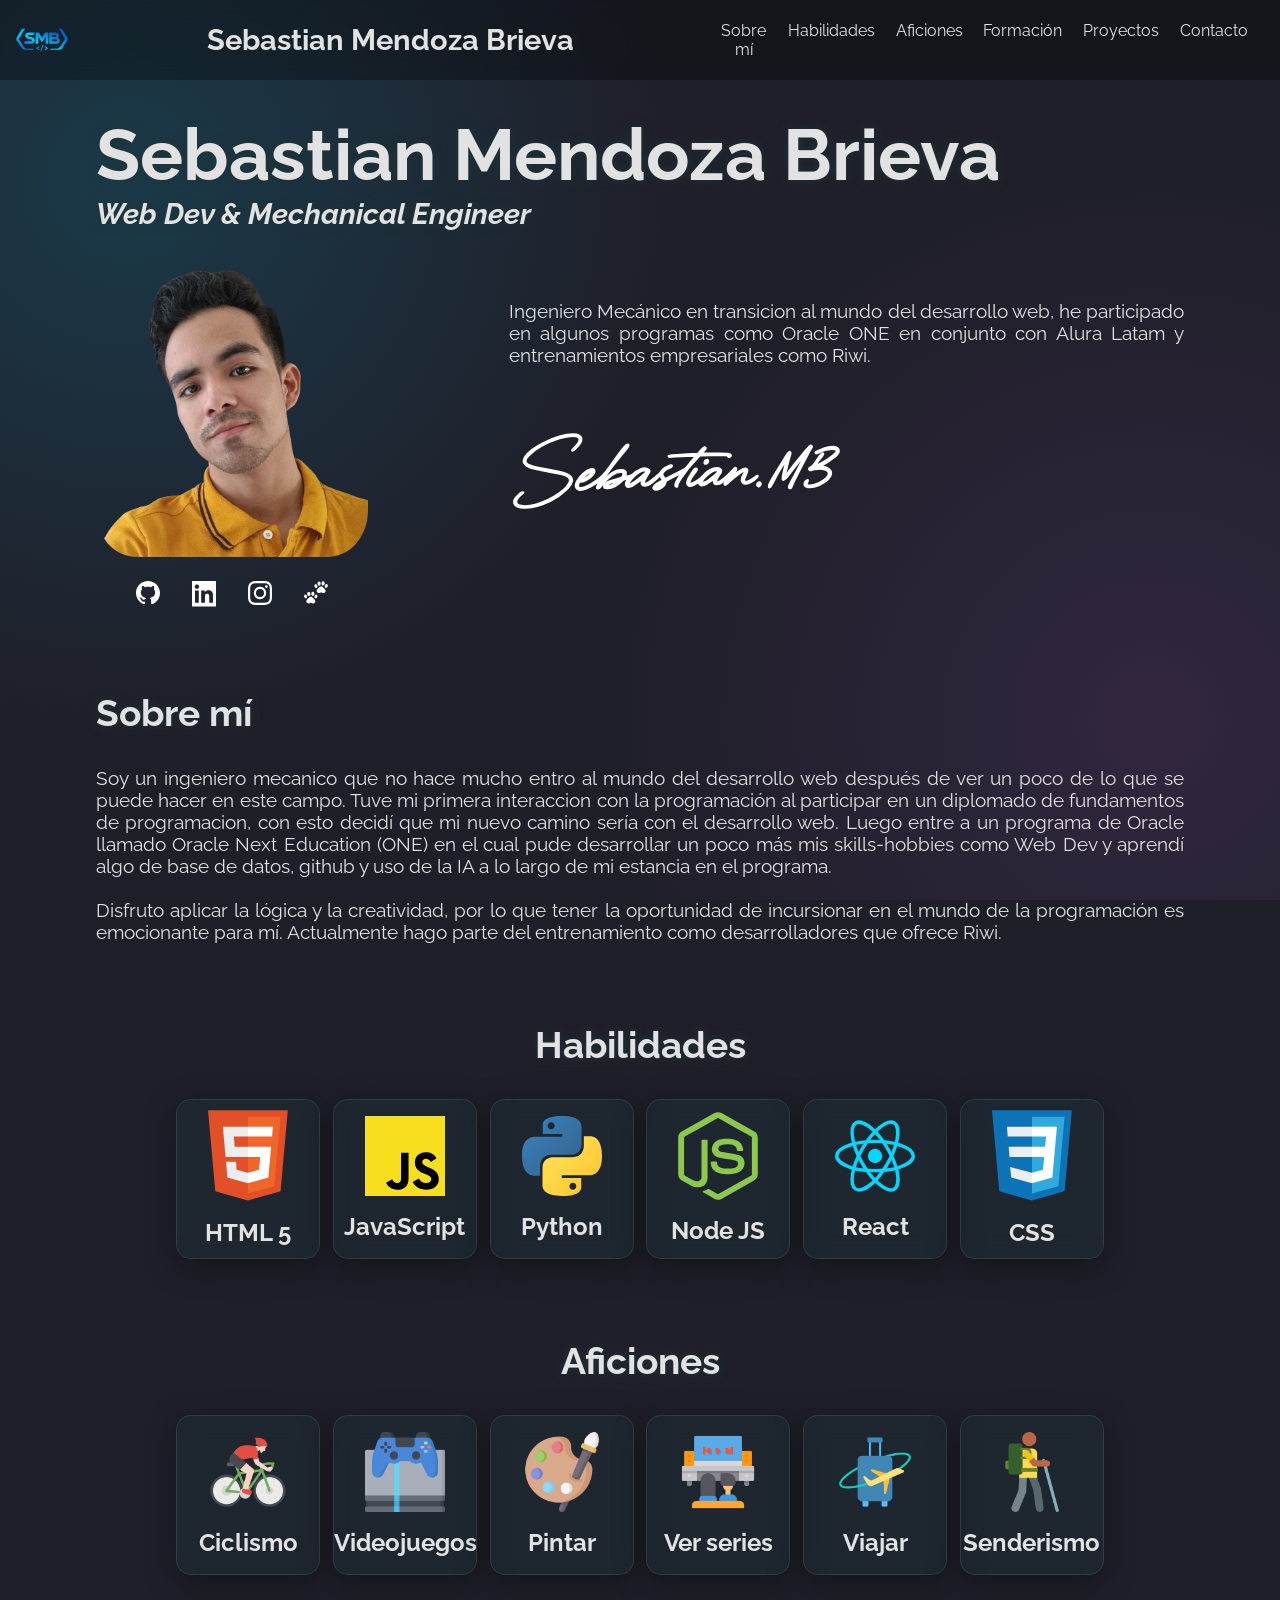
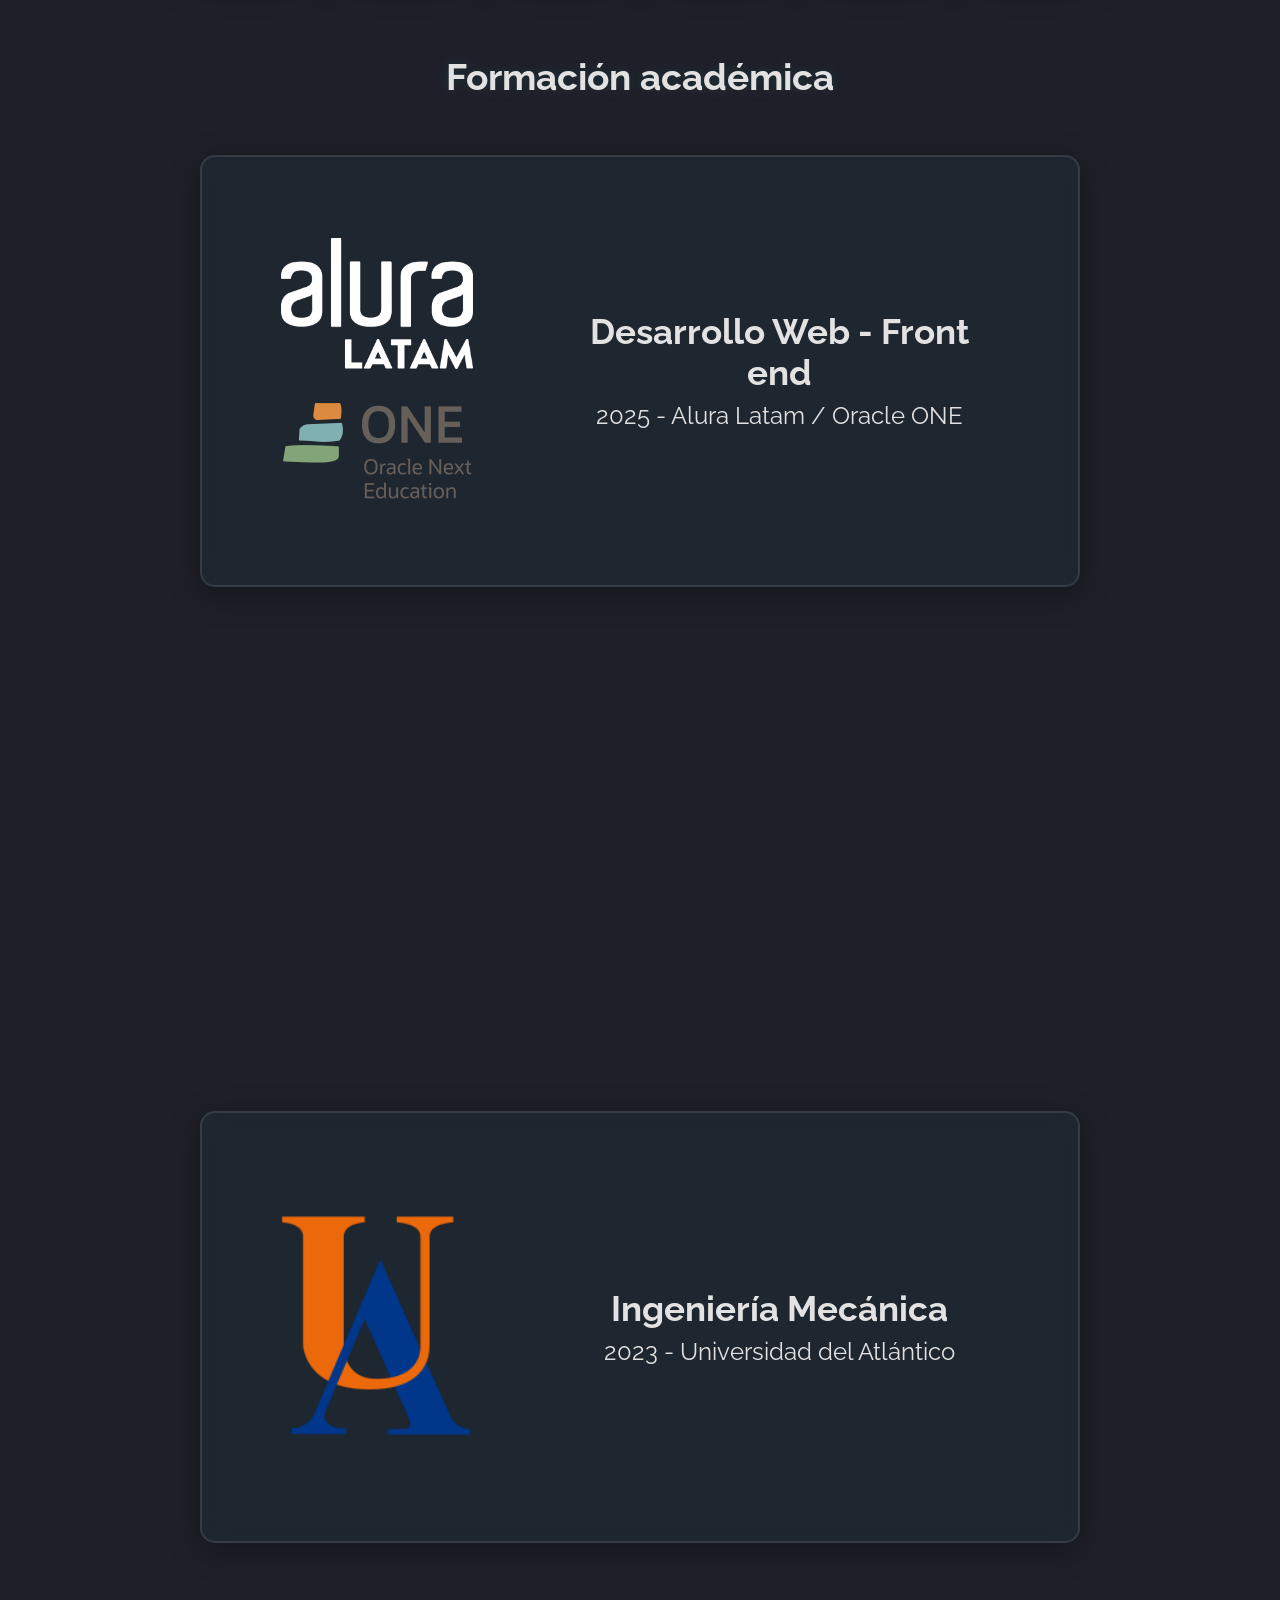
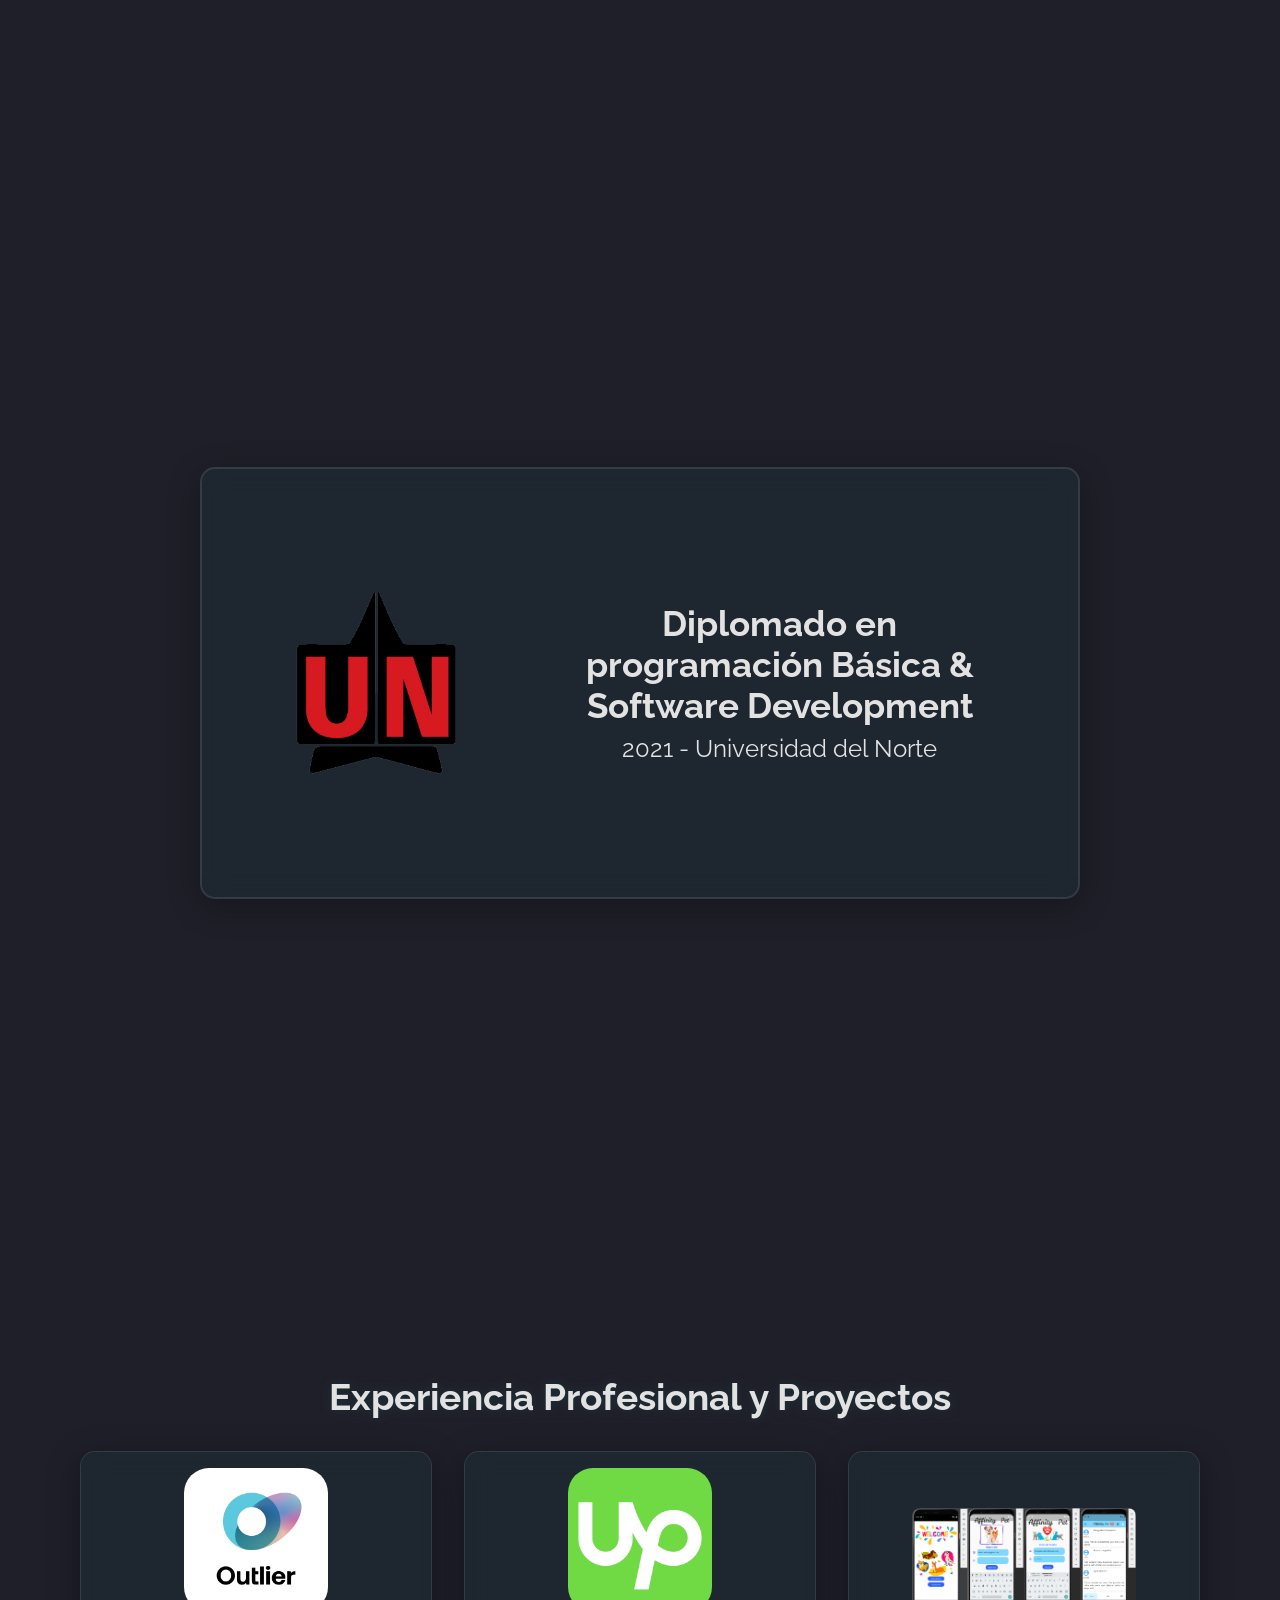
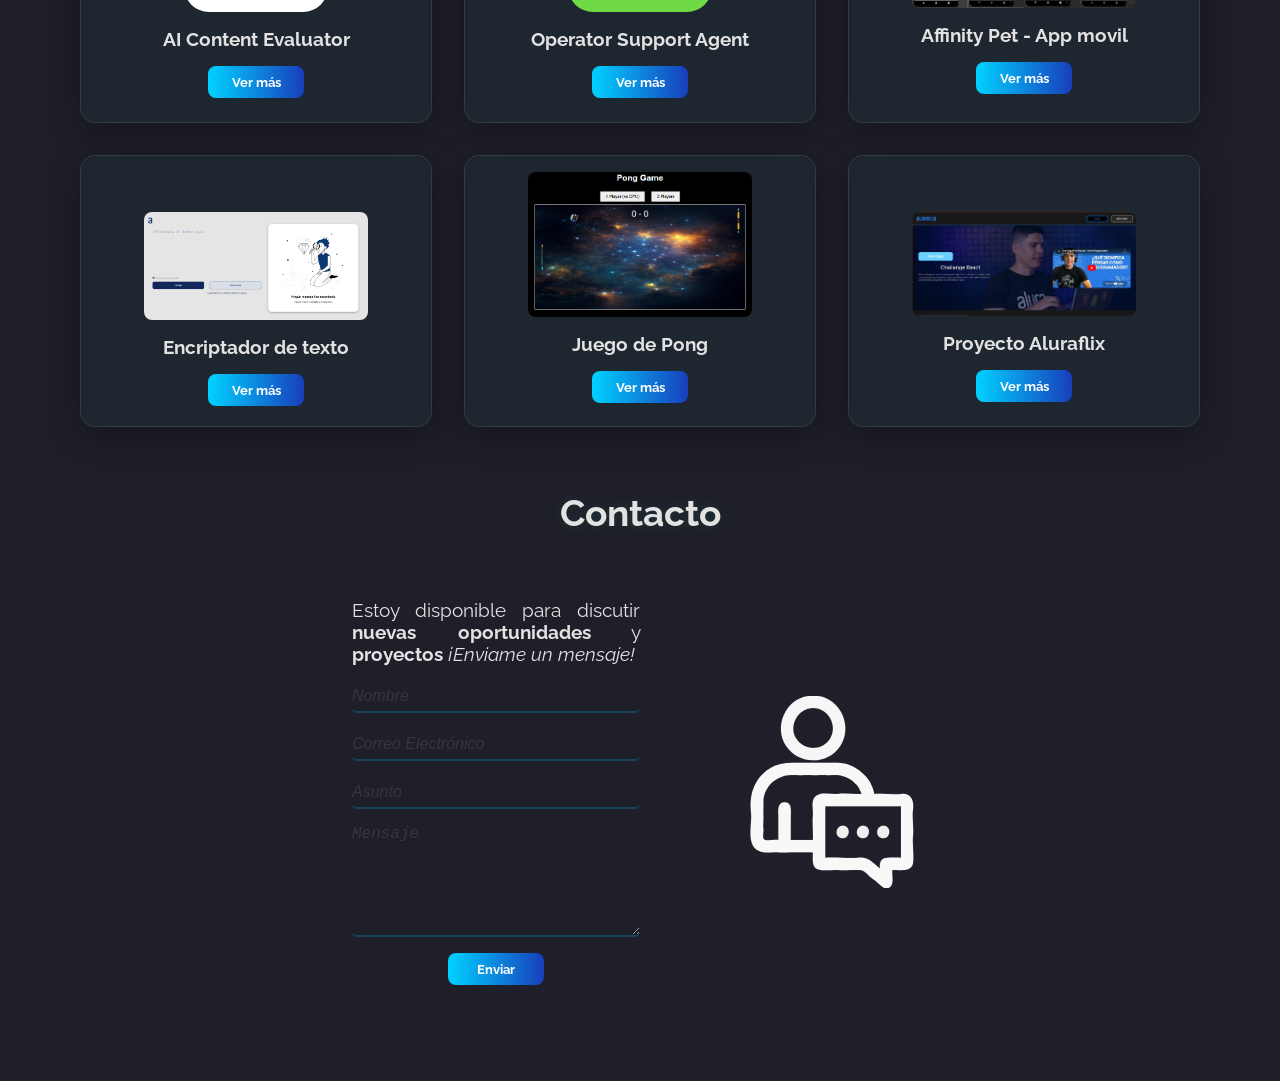
==== commit 3cb23794: "archivos innecesarios eliminados. Menu hamburguesa listo y funcional (problemas visuales en desktop)" ====
--- a/index.html
+++ b/index.html
@@ -8,7 +8,7 @@
     <link rel="preconnect" href="https://fonts.googleapis.com">
     <link rel="preconnect" href="https://fonts.gstatic.com" crossorigin>
     <!-- Fuente del Proyecto Raleway -->
-    <link href="https://fonts.googleapis.com/css2?family=Raleway:wght@500&family=Space+Grotesk:wght@300..700&family=Inter:ital,opsz,wght@0,14..32,100..900;1,14..32,100..900&family=Orbitron:wght@400..900&display=swap" rel="stylesheet">
+    <link href="https://fonts.googleapis.com/css2?family=Raleway:ital,wght@0,100..900;1,100..900&family=Inter:ital,opsz,wght@0,14..32,100..900;1,14..32,100..900&family=Orbitron:wght@400..900&display=swap" rel="stylesheet">
     <title>Mi Portafolio</title>
     <meta name="description" content="Portafolio personal de Sebastian Mendoza Brieva, un ingeniero mecánico en transición al desarrollo web. Descubre mis skills-hobbies, proyectos y experiencia en el mundo del desarrollo web.">
     <meta name="keywords" content="Portafolio, Desarrollo Web, Ingeniero Mecánico, skills-hobbies, Proyectos, Experiencia, HTML, CSS, JavaScript">
@@ -51,9 +51,9 @@
                 <li class="nav_item"><a class="nav__buttons" href="#contactMe">Contacto</a></li> 
             </ul>
         </nav>
-        <a href="" class="menu__toggle">
+        <button class="menu__toggle" aria-label="Abrir menú">
             ☰
-        </a>
+        </button>
     </header> 
     <main>
         <!-- ---------------------------------  Sección de Presentación  --------------------------------- -->
@@ -332,7 +332,7 @@
                 </article>
 
                 <article class="proyectos__contenedor glass-card">
-                    <img class="proyectos__images" id="aluraflix" src="public/imgs/Aluraflix.png" alt="Aluraflix">
+                    <img class="proyectos__images" id="aluraflix" src="public/imgs/Aluraflix.webp" alt="Aluraflix">
                     <div class="contenedor__detalles">
                         <h3 class="proyectos__nombre">Proyecto Aluraflix</h3>
                     </div>
@@ -376,5 +376,6 @@
 
 
 </body>
-    <script src="script.js"></script>
+    <script src="script.js" defer></script>
+    <script src="src/js/menuHamburguesa.js" defer></script>
 </html>
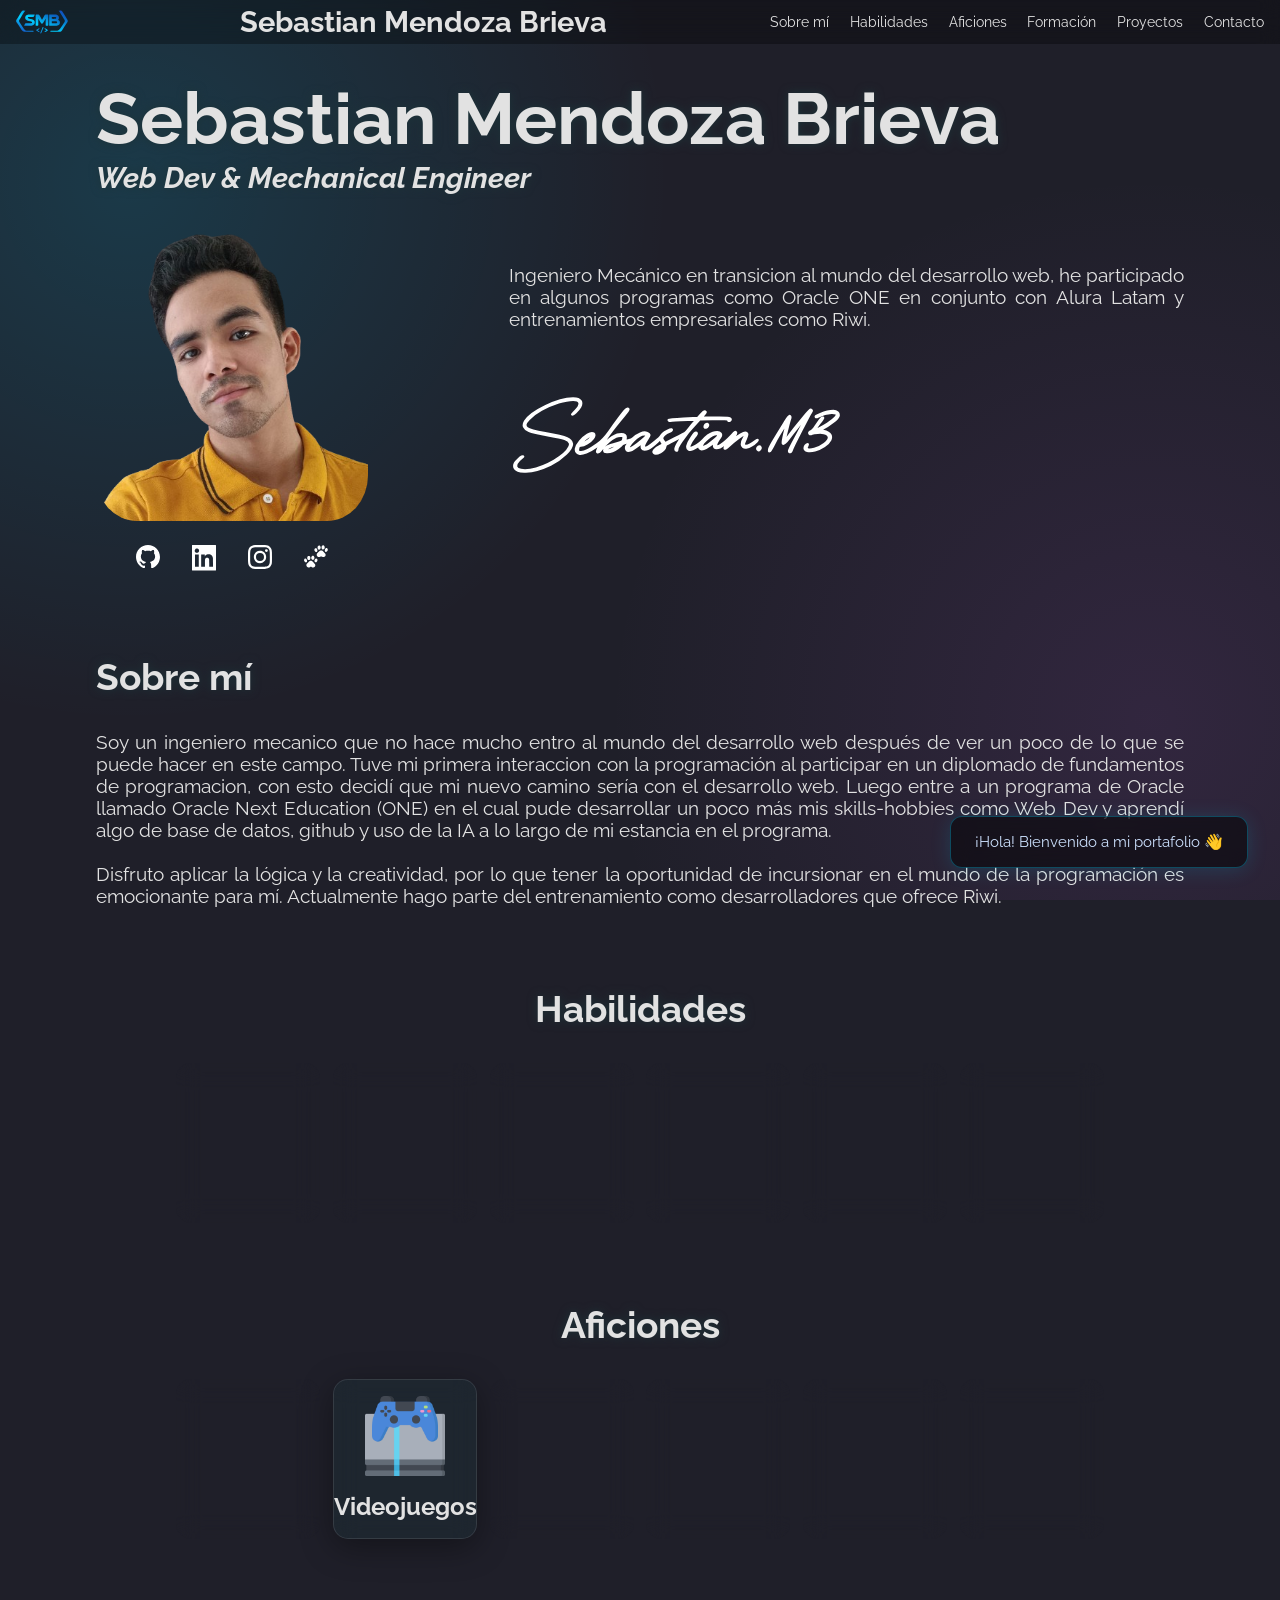
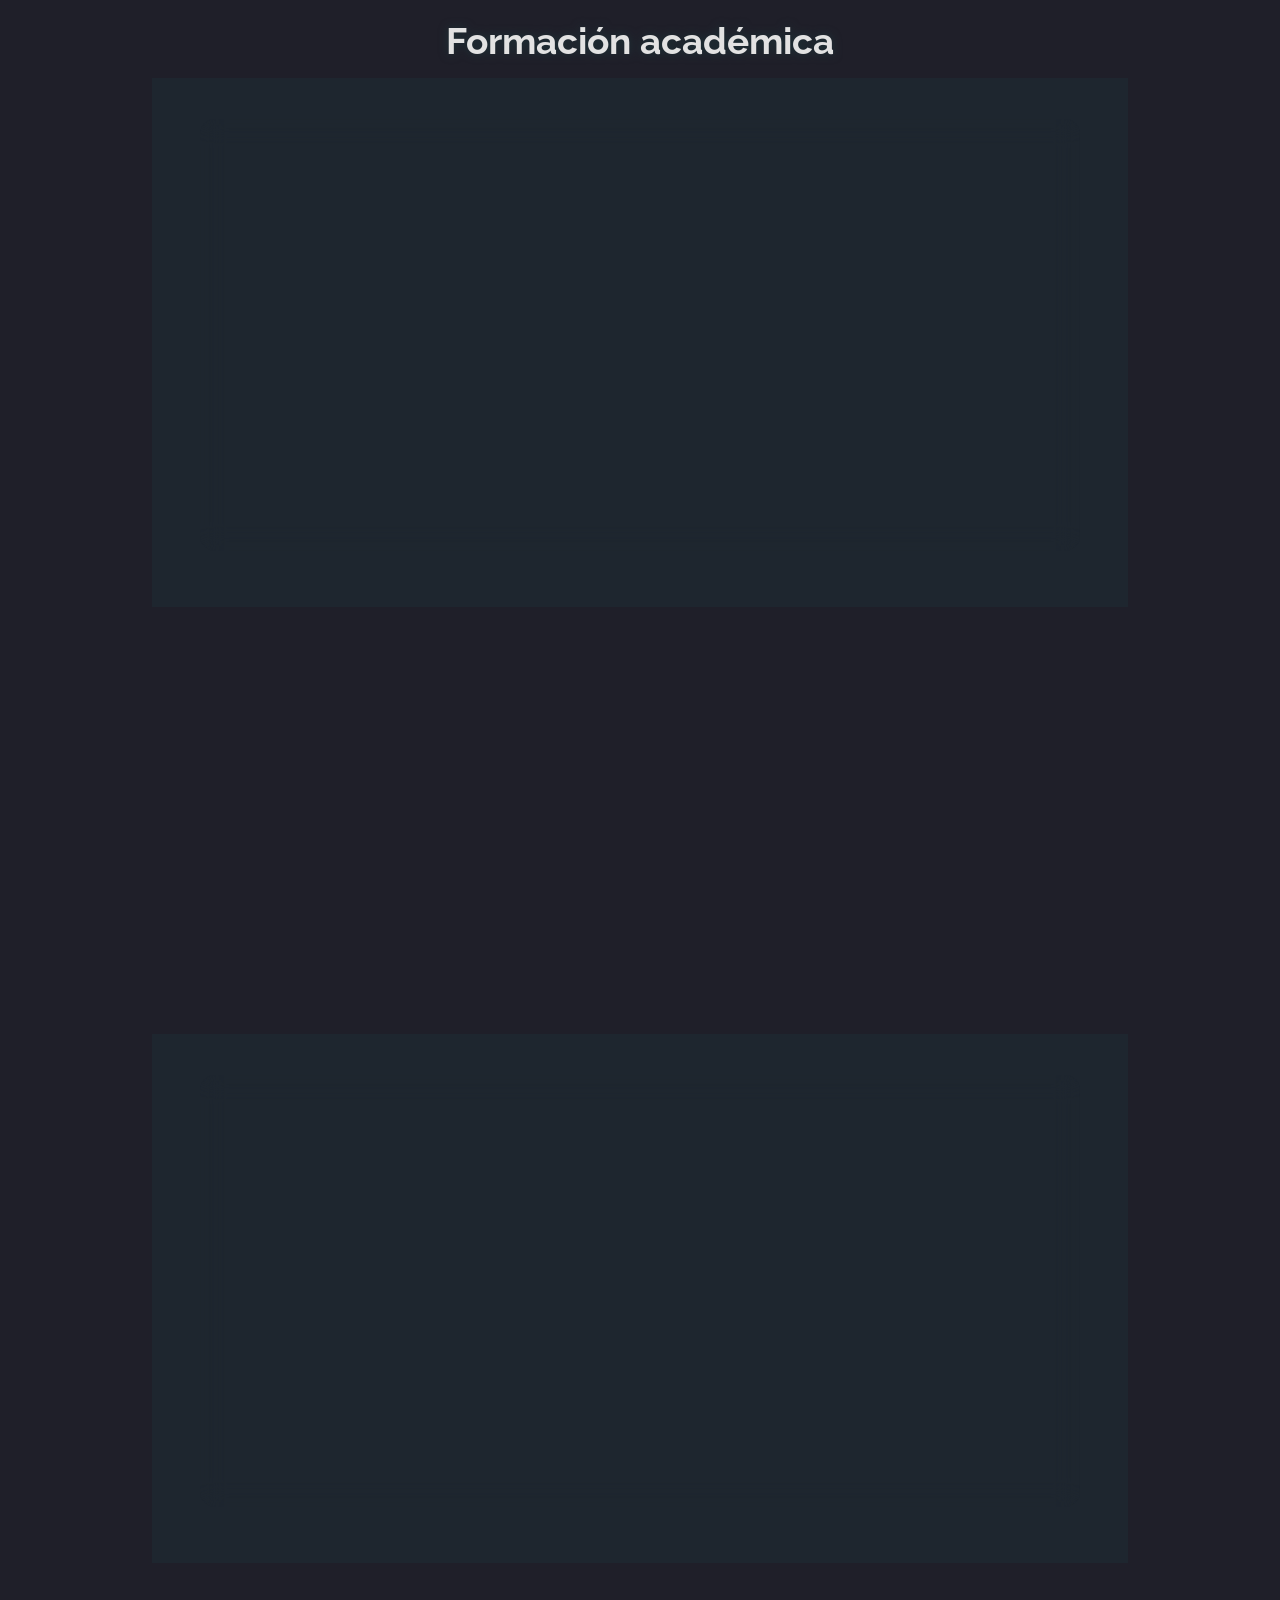
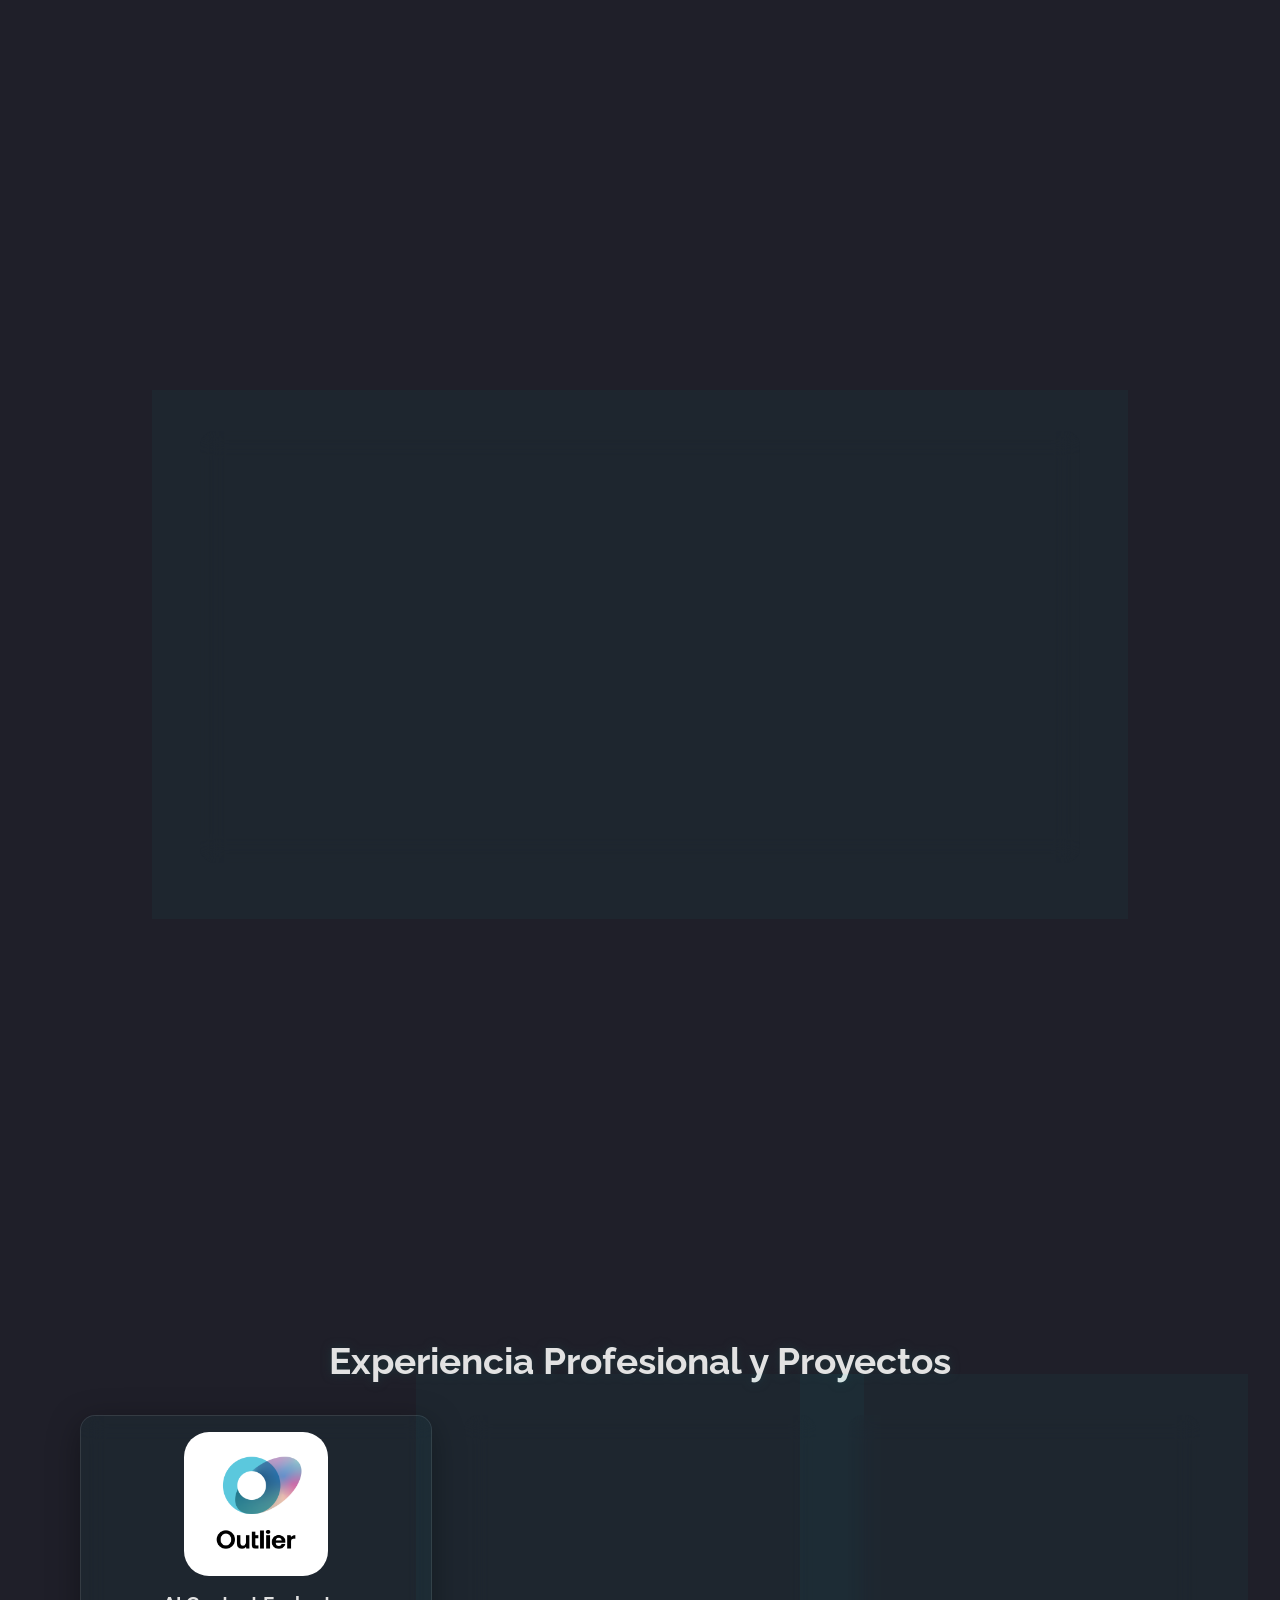
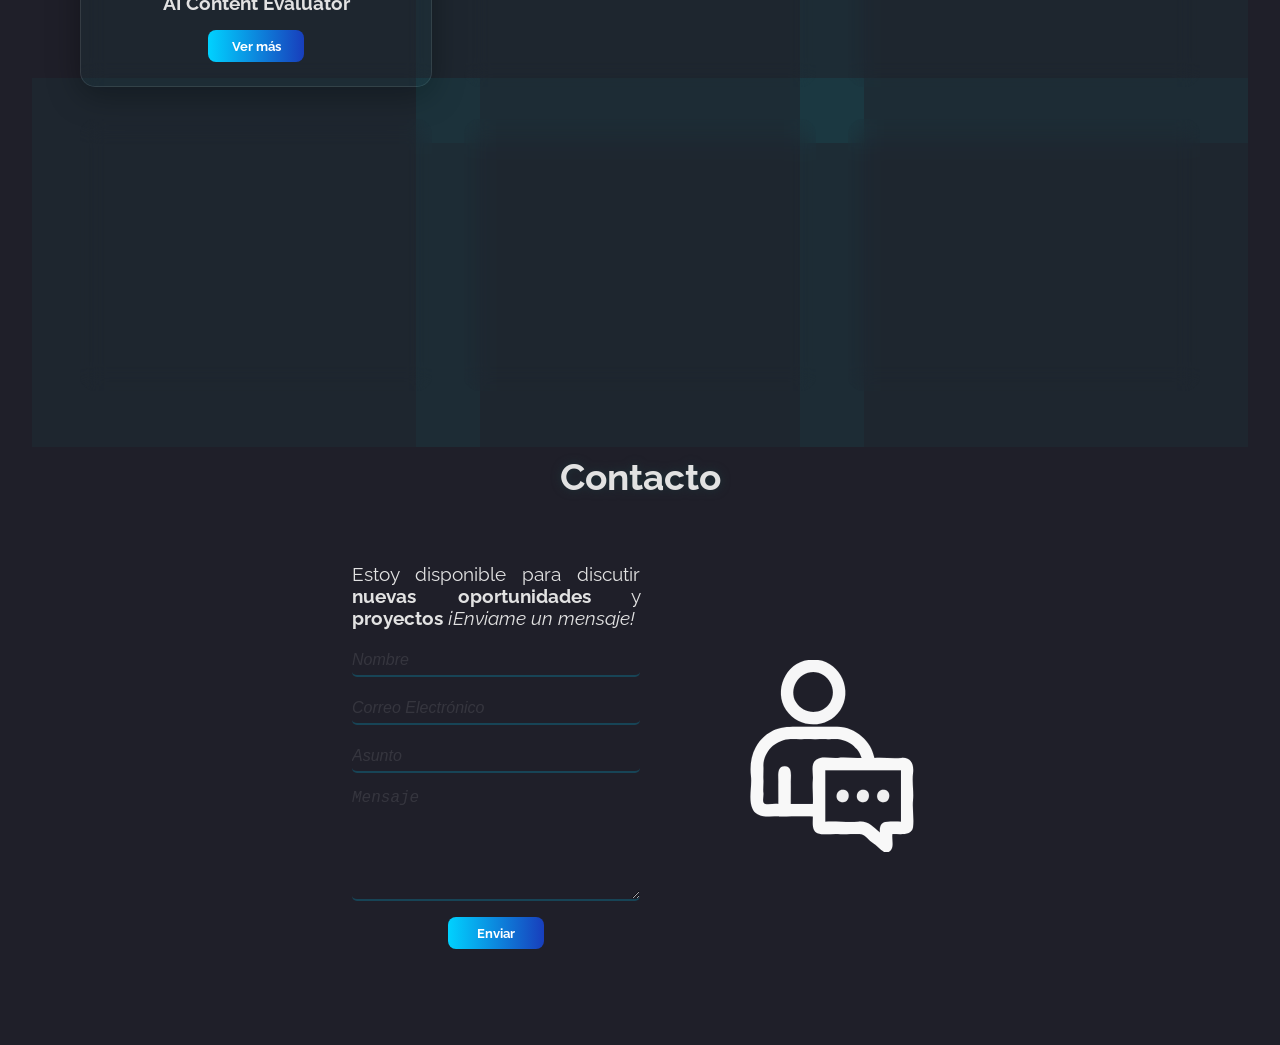
==== commit accf0538: "error en header corregido. JS modular para modales, mensaje de bienvenida y menu." ====
--- a/index.html
+++ b/index.html
@@ -374,8 +374,9 @@
         </div>
     </div>
 
-
+<script type="module" src="src/js/Modal.js"></script>
+<script type="module" src="src/js/menuHamburguesa.js"></script>
+<script type="module" src="src/js/toast.js"></script>
 </body>
-    <script src="script.js" defer></script>
-    <script src="src/js/menuHamburguesa.js" defer></script>
+    
 </html>
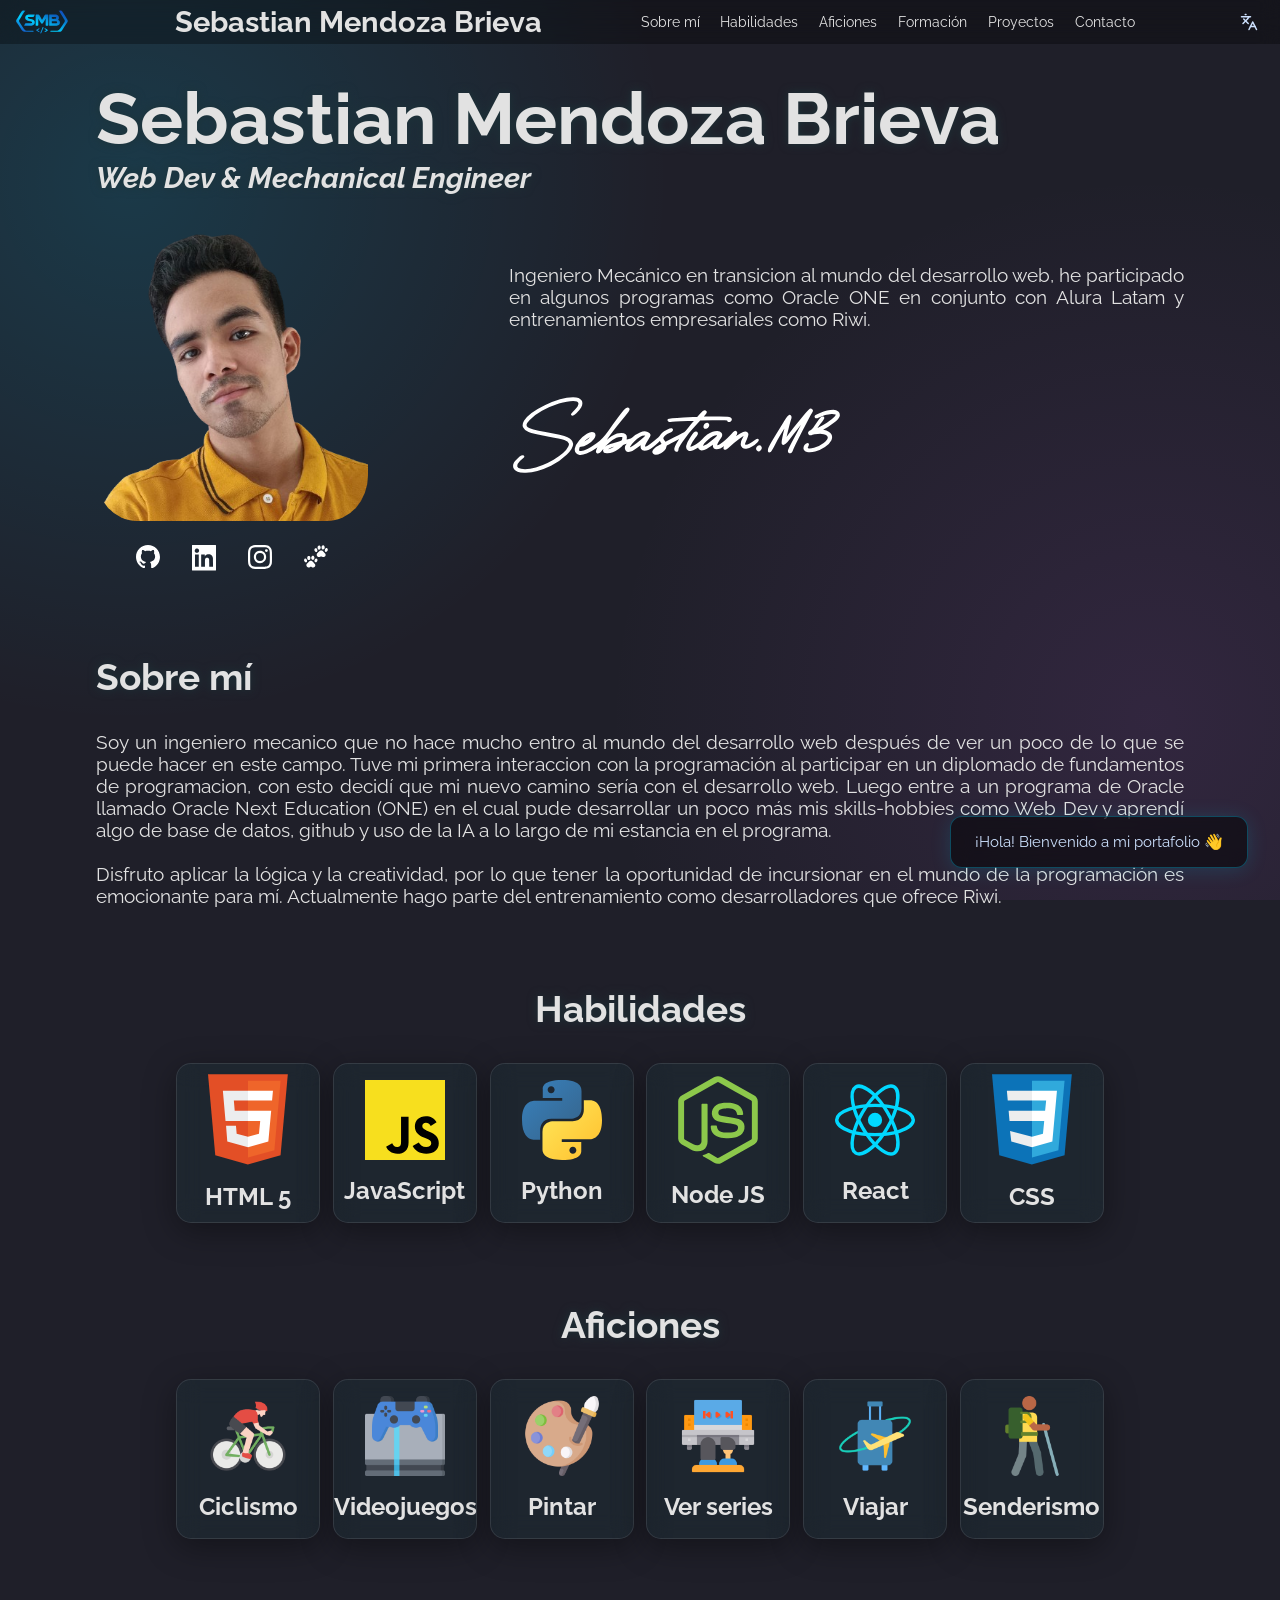
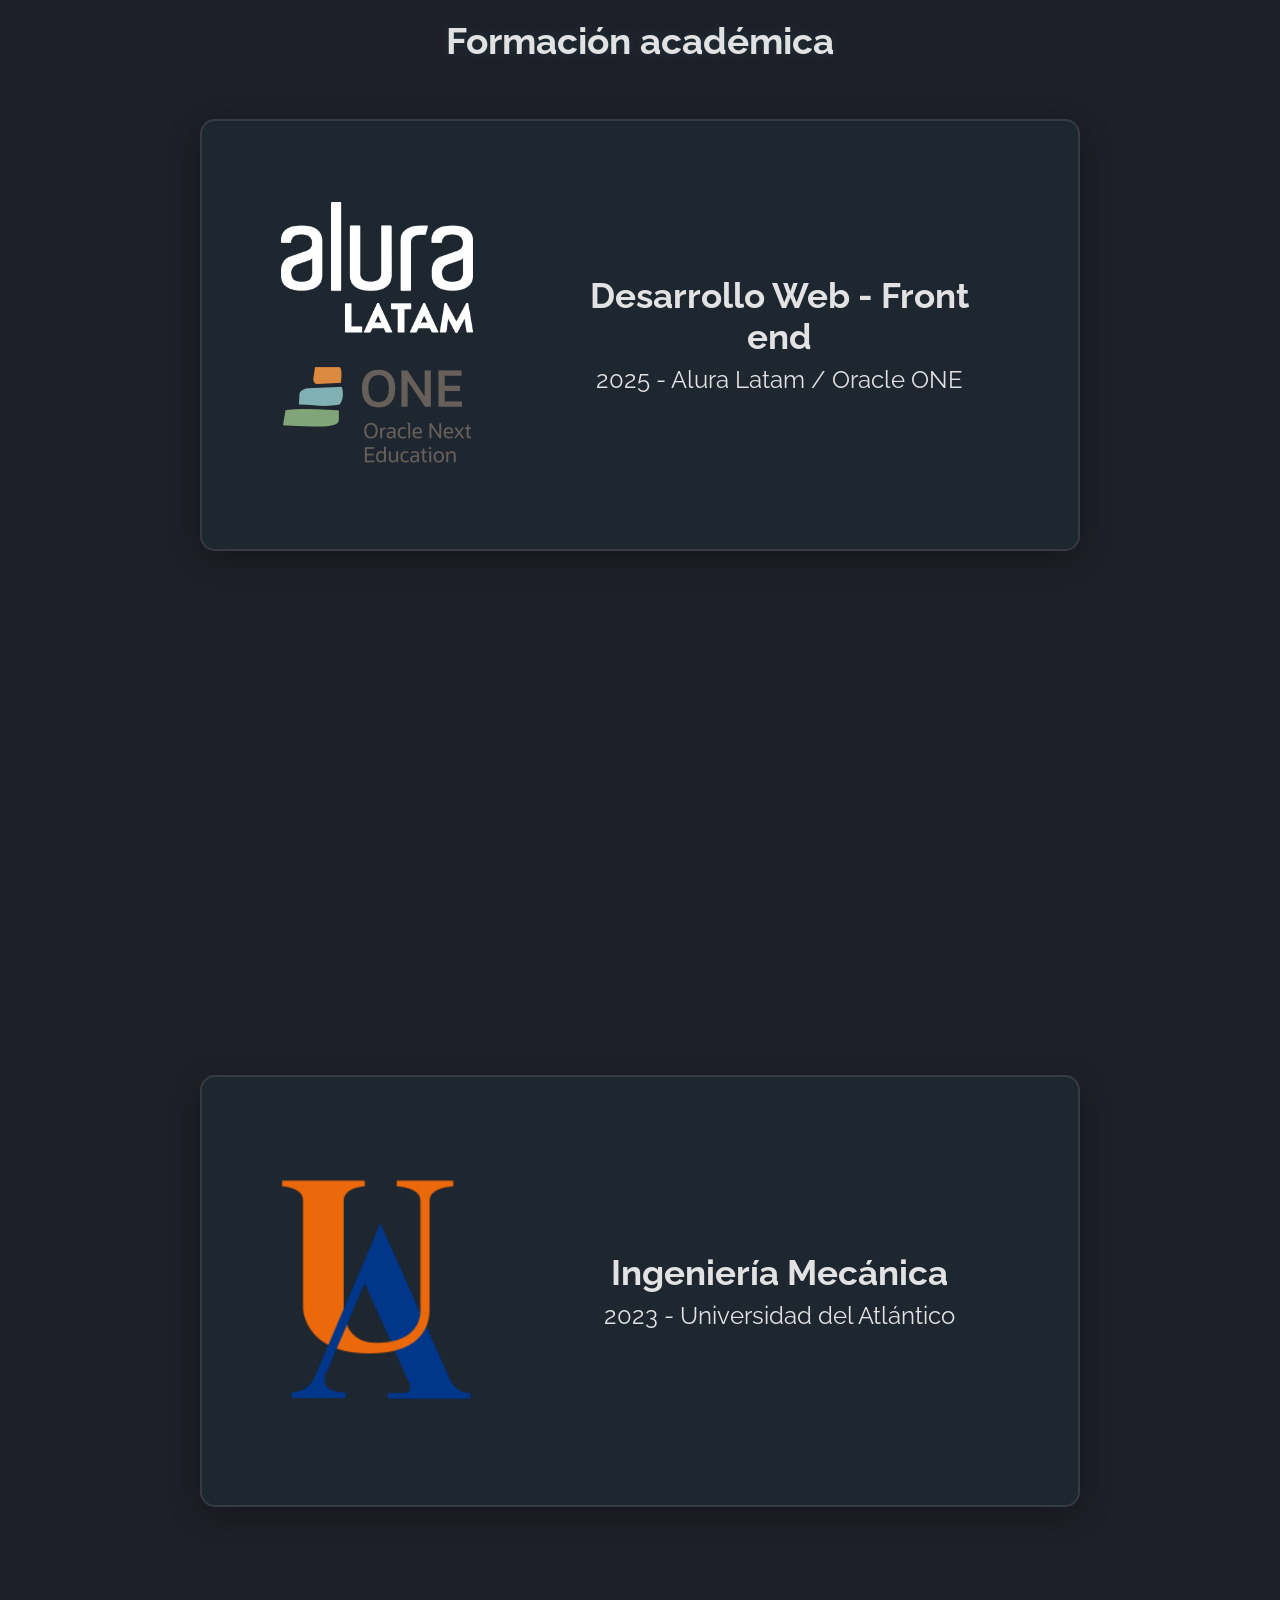
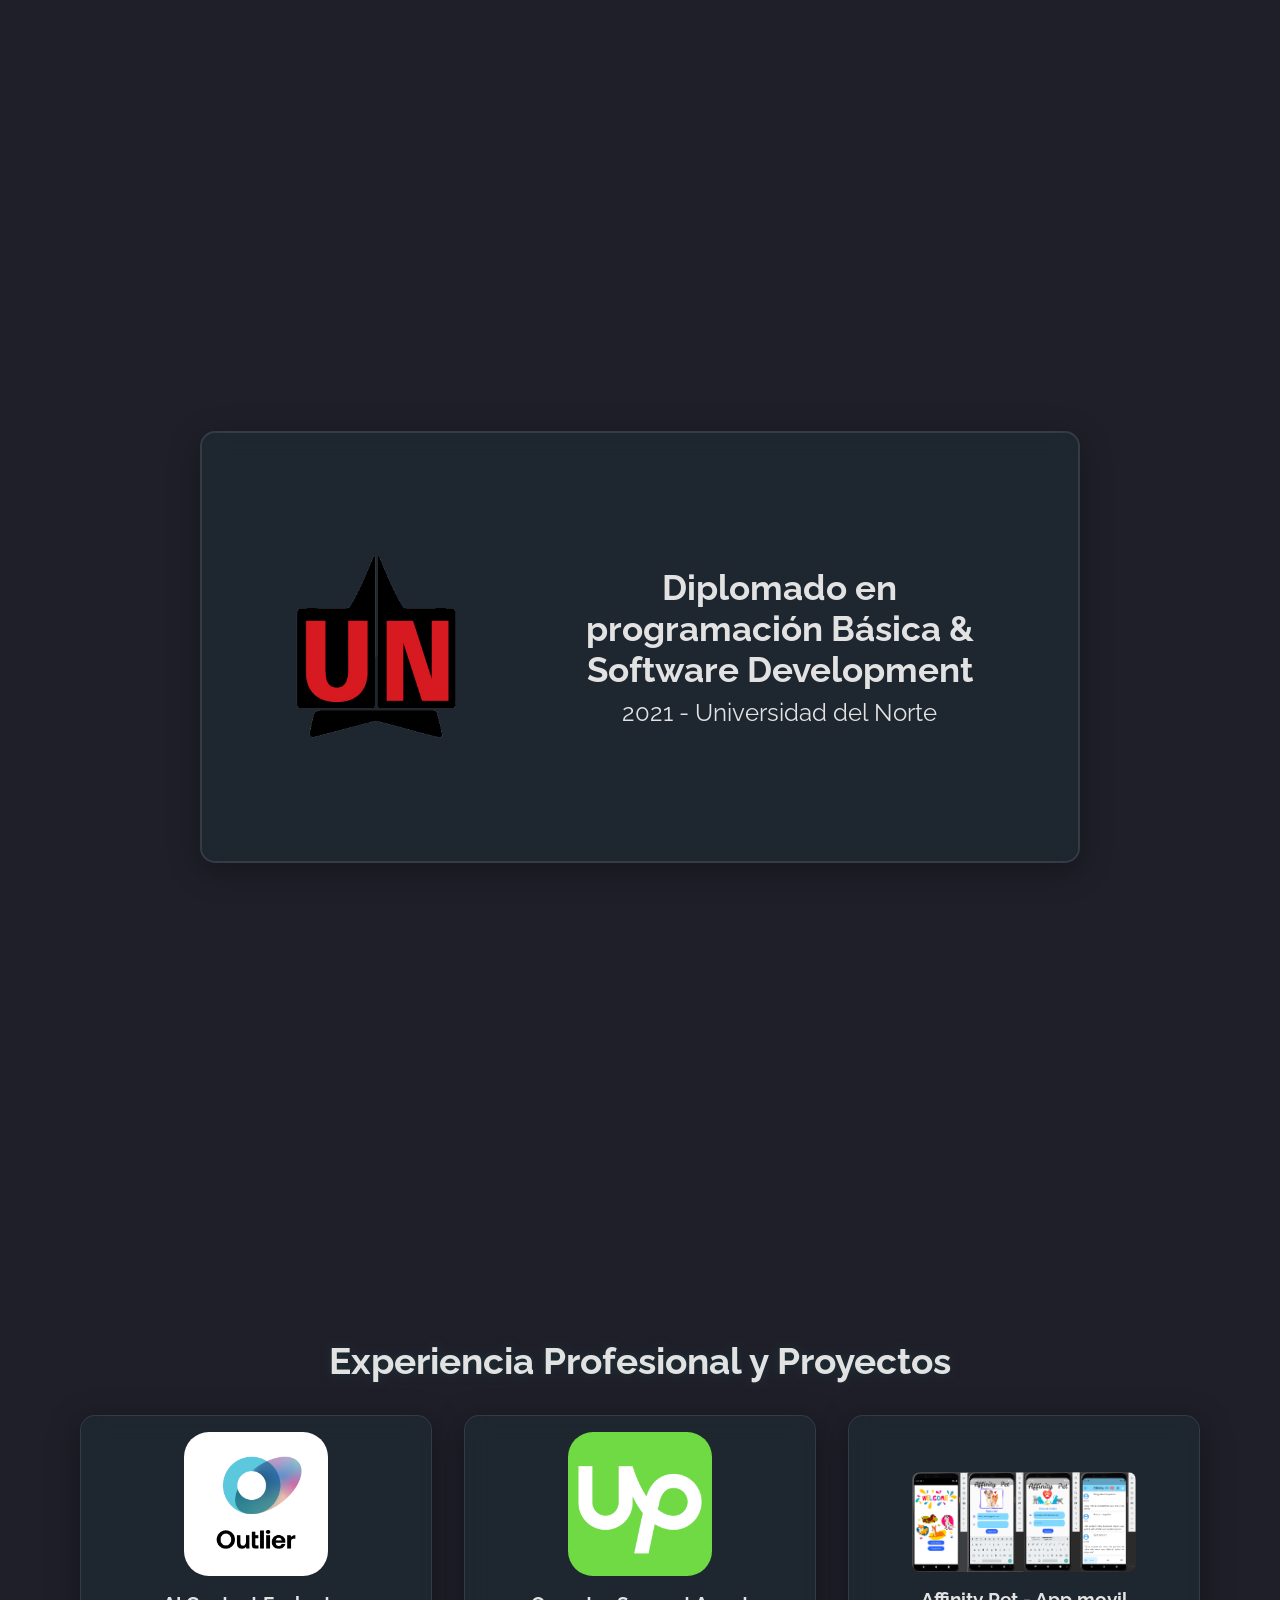
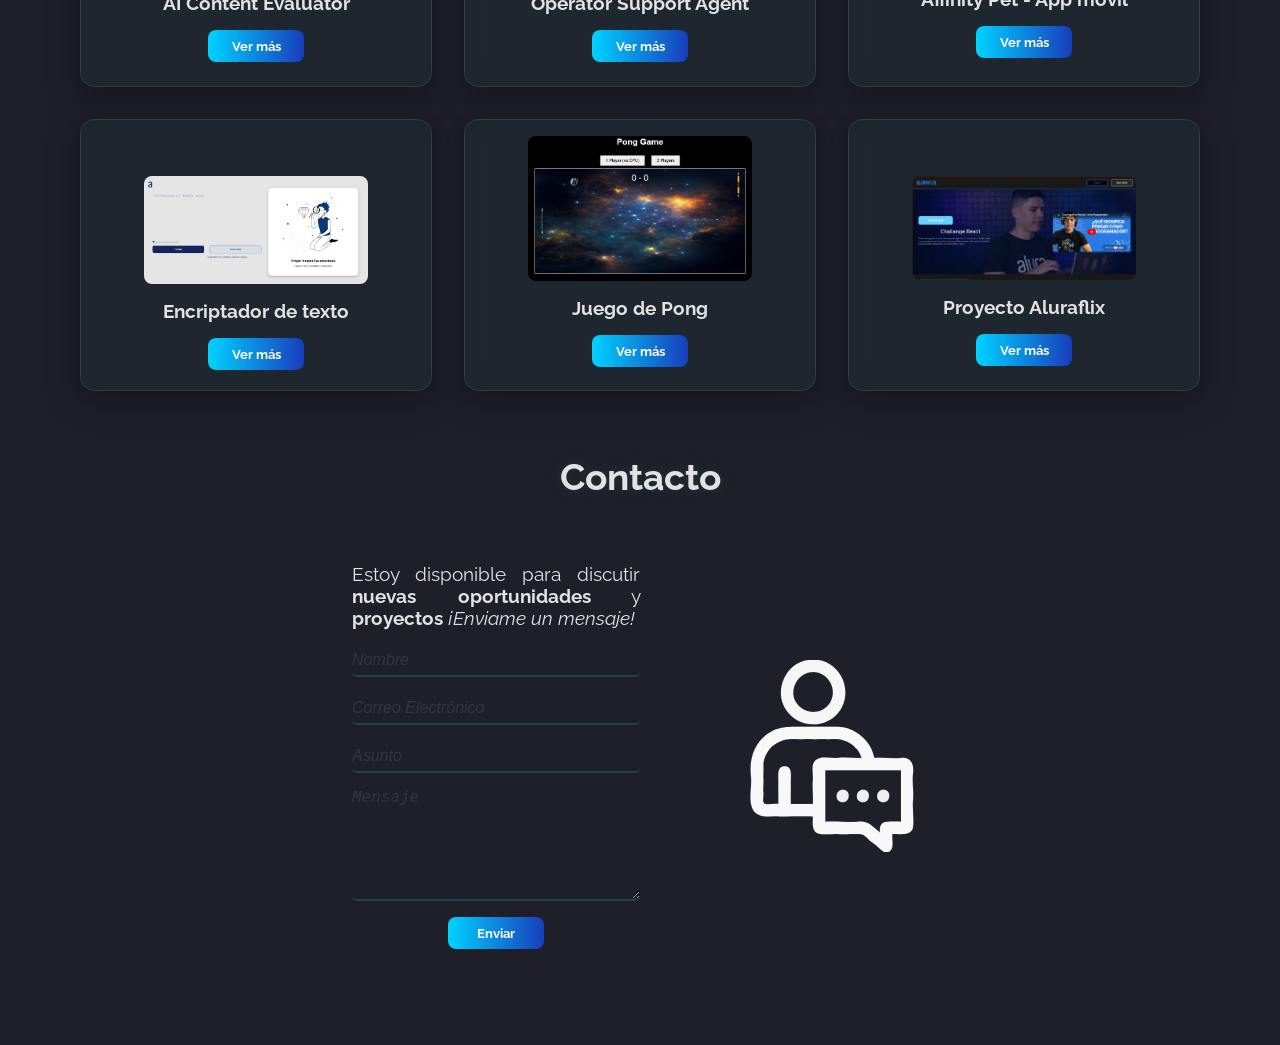
==== commit 65aca145: "Cambio de idioma introducido. Ajustes hechos a modal para que tambien cambie de idioma. Ajustes a in" ====
--- a/index.html
+++ b/index.html
@@ -43,14 +43,24 @@
         <h1 class="header__titulo">Sebastian Mendoza Brieva</h1>
         <nav class="navegacion">
             <ul class="navegacion__lista">
-                <li class="nav_item"><a class="nav__buttons" href="#sobre-mi">Sobre mí</a></li>
-                <li class="nav_item"><a class="nav__buttons" href="#skills">Habilidades</a></li>
-                <li class="nav_item"><a class="nav__buttons" href="#hobbies">Aficiones</a></li>
-                <li class="nav_item"><a class="nav__buttons" href="#formacion">Formación</a></li>
-                <li class="nav_item"><a class="nav__buttons" href="#proyectos">Proyectos</a></li>
-                <li class="nav_item"><a class="nav__buttons" href="#contactMe">Contacto</a></li> 
+                <li class="nav_item"><a class="nav__buttons" href="#sobre-mi" data-lang="nav_sobre">Sobre mí</a></li>
+                <li class="nav_item"><a class="nav__buttons" href="#skills" data-lang="nav_skills">Habilidades</a></li>
+                <li class="nav_item"><a class="nav__buttons" href="#hobbies" data-lang="nav_hobbies">Aficiones</a></li>
+                <li class="nav_item"><a class="nav__buttons" href="#formacion" data-lang="nav_formacion">Formación</a></li>
+                <li class="nav_item"><a class="nav__buttons" href="#proyectos" data-lang="nav_proyectos">Proyectos</a></li>
+                <li class="nav_item"><a class="nav__buttons" href="#contactMe" data-lang="nav_contacto">Contacto</a></li> 
             </ul>
         </nav>
+        <button class="btn__idioma" id="btn__idioma">
+            <svg xmlns="http://www.w3.org/2000/svg" width="18" height="18" viewBox="0 0 24 24" fill="none" stroke="currentColor" stroke-width="2" stroke-linecap="round" stroke-linejoin="round">
+                <path d="m5 8 6 6" />
+                <path d="m4 14 6-6 2-3" />
+                <path d="M2 5h12" />
+                <path d="M7 2h1" />
+                <path d="m22 22-5-10-5 10" />
+                <path d="M14 18h6" />
+            </svg>
+        </button>
         <button class="menu__toggle" aria-label="Abrir menú">
             ☰
         </button>
@@ -60,12 +70,12 @@
         <section class="presentacion">
 
             <h1 class="presentacion__titulo">Sebastian Mendoza Brieva</h1>
-            <h2 class="presentacion__subtitulo">Web Dev & Mechanical Engineer</h2>
+            <h2 class="presentacion__subtitulo" data-lang="subtitulo">Web Dev & Mechanical Engineer</h2>
             
             <div class="presentacion__contenedor">
                 <img class="presentacion__foto" src="public/imgs/Profile_nbg_SMB.png" alt="Foto de perfil">                
                 <div id="div__container">
-                    <p class="textos" id="texto__presentacion">Ingeniero Mecánico en transicion al mundo del desarrollo web, he participado en algunos programas como Oracle ONE en conjunto con Alura Latam y entrenamientos empresariales como Riwi.</p>
+                    <p class="textos" id="texto__presentacion" data-lang="presentacion">Ingeniero Mecánico en transicion al mundo del desarrollo web, he participado en algunos programas como Oracle ONE en conjunto con Alura Latam y entrenamientos empresariales como Riwi.</p>
                 <!-- Firma -------------------------------- -->
                 <svg class="signature" xmlns="http://www.w3.org/2000/svg" viewBox="140 400 750 180">
                     <defs>
@@ -152,16 +162,20 @@
     
         <!-- ---------------------------------  Sección sobre mí  --------------------------------- -->
         <section class="sobre-mi" id="sobre-mi">
-            <h2 class="titulos">Sobre mí</h2>
-            <p class="textos">Soy un ingeniero mecanico que no hace mucho entro al mundo del desarrollo web después de ver un poco de lo que se puede hacer en este campo. Tuve mi primera interaccion con la programación al participar en un diplomado de fundamentos de programacion, con esto decidí que mi nuevo camino sería con el desarrollo web. Luego entre a un programa de Oracle llamado Oracle Next Education (ONE) en el cual pude desarrollar un poco más mis skills-hobbies como Web Dev y aprendí algo de base de datos, github y uso de la IA a lo largo de mi estancia en el programa. <br><br>
-            Disfruto aplicar la lógica y la  creatividad, por lo que tener la oportunidad de incursionar en el mundo de la programación es emocionante para mí. Actualmente hago parte del entrenamiento como desarrolladores que ofrece Riwi.
+            <h2 class="titulos" data-lang="titulo_sobre">Sobre mí</h2>
+            <p class="textos" data-lang="texto_sobre">Soy un ingeniero mecanico que no hace mucho entro al mundo del desarrollo web después de ver un poco de lo que se puede hacer en este campo. 
+                Tuve mi primera interaccion con la programación al participar en un diplomado de fundamentos de programacion, con esto decidí que mi nuevo camino sería con el desarrollo web. 
+                Luego entre a un programa de Oracle llamado Oracle Next Education (ONE) en el cual pude desarrollar un poco más mis skills-hobbies como Web Dev y aprendí algo de base de datos, 
+                github y uso de la IA a lo largo de mi estancia en el programa. <br><br>
+                Disfruto aplicar la lógica y la  creatividad, por lo que tener la oportunidad de incursionar en el mundo de la programación es emocionante para mí. 
+                Actualmente hago parte del entrenamiento como desarrolladores que ofrece Riwi.
             </p>
             
         </section>
 
         <!-- ---------------------------------  Sección de Habilidades  --------------------------------- -->
         <section class="skills-hobbies" id="skills">
-            <h2 class="titulos">Habilidades</h2>
+            <h2 class="titulos" data-lang="titulo_skills">Habilidades</h2>
 
             <ul class="skills-hobbies__lista">
 
@@ -201,38 +215,38 @@
 
         <!-- ---------------------------------  Sección de Aficiones  --------------------------------- -->
         <section class="skills-hobbies" id="hobbies">
-            <h2 class="titulos">Aficiones</h2>
+            <h2 class="titulos" data-lang="titulo_hobbies">Aficiones</h2>
             <ul class="skills-hobbies__lista">
 
                 <li class="skills-hobbies__elemento glass-card">
                     
                     <img class="skills-hobbies__icono"  src="public/imgs/ciclismo.png" alt="Patinaje">
-                    <p class="skills-hobbies__nombre">Ciclismo</p>
+                    <p class="skills-hobbies__nombre" data-lang="hobby_ciclismo">Ciclismo</p>
                 </li>
 
                 <li class="skills-hobbies__elemento glass-card">
                     <img class="skills-hobbies__icono" src="public/imgs/videojuegos.png" alt="Tocar bajo">
-                    <p class="skills-hobbies__nombre">Videojuegos</p>
+                    <p class="skills-hobbies__nombre" data-lang="hobby_videojuegos">Videojuegos</p>
                 </li>
 
                 <li class="skills-hobbies__elemento glass-card">
                     <img class="skills-hobbies__icono" src="public/imgs/arte.png" alt="Oír música">
-                    <p class="skills-hobbies__nombre">Pintar</p>
+                    <p class="skills-hobbies__nombre" data-lang="hobby_pintar">Pintar</p>
                 </li>
 
                 <li class="skills-hobbies__elemento glass-card">
                     <img class="skills-hobbies__icono" src="public/imgs/pelicula.png" alt="Ver series">
-                    <p class="skills-hobbies__nombre">Ver series</p>
+                    <p class="skills-hobbies__nombre" data-lang="hobby_series">Ver series</p>
                 </li>
 
                 <li class="skills-hobbies__elemento glass-card">
                     <img class="skills-hobbies__icono" src="public/imgs/viaje.png" alt="Cocinar">
-                    <p class="skills-hobbies__nombre">Viajar</p>
+                    <p class="skills-hobbies__nombre" data-lang="hobby_viajar">Viajar</p>
                 </li>
 
                 <li class="skills-hobbies__elemento glass-card">
                     <img class="skills-hobbies__icono" src="public/imgs/senderismo.png" alt="Tomar fotos">
-                    <p class="skills-hobbies__nombre">Senderismo</p>
+                    <p class="skills-hobbies__nombre" data-lang="hobby_senderismo">Senderismo</p>
                 </li>
 
             </ul>
@@ -241,7 +255,7 @@
         <!-- ---------------------------------  Sección de Formación académica  --------------------------------- -->
         <section class="formacion" id="formacion">
 
-            <h2 class="titulos">Formación académica</h2>
+            <h2 class="titulos" data-lang="titulo_formacion">Formación académica</h2>
 
             <ul id="cards" class="formacion__lista">
 
@@ -252,7 +266,7 @@
                             <img src="public/imgs/Oracle_ONE_logo.png" alt="Oracle ONE">
                         </div>
                         <div class="formacion__descripcion">
-                            <h3 class="formacion__nombre">Desarrollo Web - Front end</h3>
+                            <h3 class="formacion__nombre" data-lang="formacion_ONE">Desarrollo Web - Front end</h3>
                             <p class="formacion__detalle">2025 - Alura Latam / Oracle ONE</p>
                         </div>
                     </div>
@@ -262,7 +276,7 @@
                     <div class="formacion__contenedor">
                         <img class="formacion__image" src="public/imgs/UA_logo.png" alt="Universidad del Atlantico">
                         <div class="formacion__descripcion">
-                            <h3 class="formacion__nombre">Ingeniería Mecánica</h3>
+                            <h3 class="formacion__nombre" data-lang="formacion_UA">Ingeniería Mecánica</h3>
                             <p class="formacion__detalle">2023 - Universidad del Atlántico</p>
                         </div>
                     </div>
@@ -273,7 +287,7 @@
                     <div class="formacion__contenedor">
                         <img class="formacion__image" src="public/imgs/UninorteLogo.png" alt="UniNorte">
                         <div class="formacion__descripcion">
-                            <h3 class="formacion__nombre">Diplomado en programación Básica & Software Development</h3>
+                            <h3 class="formacion__nombre" data-lang="formacion_uninorte">Diplomado en programación Básica & Software Development</h3>
                             <p class="formacion__detalle">2021 - Universidad del Norte</p>
                         </div>
                     </div>
@@ -285,7 +299,7 @@
         <!-- ---------------------------------  Sección de Proyectos  --------------------------------- -->
         <section class="proyectos" id="proyectos">
 
-            <h2 class="titulos">Experiencia Profesional y Proyectos</h2>
+            <h2 class="titulos" data-lang="titulo_proyectos">Experiencia Profesional y Proyectos</h2>
 
             <div class="proyectos__grid">
                 <article class="proyectos__contenedor glass-card">
@@ -293,7 +307,7 @@
                     <div>
                         <h3 class="proyectos__nombre">AI Content Evaluator</h3>
                     </div>
-                    <button class="contacto__boton btn_abrir_modal" data-proyecto="outlier">Ver más</button>
+                    <button class="contacto__boton btn_abrir_modal" data-proyecto="outlier" data-lang="btn_ver">Ver más</button>
                 </article>
 
                 <article class="proyectos__contenedor glass-card">
@@ -301,42 +315,42 @@
                     <div class="contenedor__detalles">
                         <h3 class="proyectos__nombre">Operator Support Agent</h3>
                     </div>
-                    <button class="contacto__boton btn_abrir_modal" data-proyecto="upwork">Ver más</button>
+                    <button class="contacto__boton btn_abrir_modal" data-proyecto="upwork" data-lang="btn_ver">Ver más</button>
 
                 </article>
 
                 <article class="proyectos__contenedor glass-card">
                     <img class="proyectos__images" id="affinityApp" src="public/imgs/Affinity_app.png" alt="App Affinity">
                     <div class="contenedor__detalles">   
-                        <h3 class="proyectos__nombre">Affinity Pet - App movil</h3>
-                    </div>
-                    <button class="contacto__boton btn_abrir_modal" data-proyecto="affinity">Ver más</button>
+                        <h3 class="proyectos__nombre" data-lang="proyecto_affinity">Affinity Pet - App movil</h3>
+                    </div>
+                    <button class="contacto__boton btn_abrir_modal" data-proyecto="affinity" data-lang="btn_ver">Ver más</button>
 
                 </article>
 
                 <article class="proyectos__contenedor glass-card">
                     <img class="proyectos__images" id="encriptador" src="public/imgs/encriptador.png" alt="encriptador de texto">
                     <div class="contenedor__detalles">
-                        <h3 class="proyectos__nombre">Encriptador de texto</h3>
-                    </div>
-                    <button class="contacto__boton btn_abrir_modal" data-proyecto="encriptador">Ver más</button>        
+                        <h3 class="proyectos__nombre" data-lang="proyecto_encriptador">Encriptador de texto</h3>
+                    </div>
+                    <button class="contacto__boton btn_abrir_modal" data-proyecto="encriptador" data-lang="btn_ver">Ver más</button>        
                 </article>
 
                 <article class="proyectos__contenedor glass-card">
                     <img class="proyectos__images" id="pongGame" src="public/imgs/pong_game.png" alt="juego de pong">
                     <div class="contenedor__detalles">
-                        <h3 class="proyectos__nombre">Juego de Pong</h3>
-                    </div>
-                    <button class="contacto__boton btn_abrir_modal" data-proyecto="juego">Ver más</button>
+                        <h3 class="proyectos__nombre" data-lang="proyecto_pong">Juego de Pong</h3>
+                    </div>
+                    <button class="contacto__boton btn_abrir_modal" data-proyecto="juego" data-lang="btn_ver">Ver más</button>
 
                 </article>
 
                 <article class="proyectos__contenedor glass-card">
                     <img class="proyectos__images" id="aluraflix" src="public/imgs/Aluraflix.webp" alt="Aluraflix">
                     <div class="contenedor__detalles">
-                        <h3 class="proyectos__nombre">Proyecto Aluraflix</h3>
-                    </div>
-                    <button class="contacto__boton btn_abrir_modal" data-proyecto="alura">Ver más</button>
+                        <h3 class="proyectos__nombre" data-lang="proyecto_aluraflix">Proyecto Aluraflix</h3>
+                    </div>
+                    <button class="contacto__boton btn_abrir_modal" data-proyecto="alura" data-lang="btn_ver">Ver más</button>
 
                 </article>
             </div>
@@ -346,16 +360,16 @@
         <!-- ---------------------------------  Sección de Contacto  --------------------------------- -->
         
         <section id="contactMe">
-            <h2 class="titulos">Contacto</h2>
+            <h2 class="titulos" data-lang="titulo_contacto">Contacto</h2>
             <div class="contacto__contenedor ">
                 <div class="contacto__detalles">
-                    <p class="textos" id="contactText">Estoy disponible para discutir <strong>nuevas oportunidades</strong> y <strong>proyectos</strong> <em>¡Enviame un mensaje!</em> </p>
+                    <p class="textos" id="contactText" data-lang="texto_contacto">Estoy disponible para discutir <strong>nuevas oportunidades</strong> y <strong>proyectos</strong> <em>¡Enviame un mensaje!</em> </p>
                     <form id="contacto__formulario">
-                        <input class="contacto__campo" type="text" placeholder="Nombre">
-                        <input class="contacto__campo" type="email" placeholder="Correo Electrónico">
-                        <input class="contacto__campo" type="text" placeholder="Asunto">
-                        <textarea id="text_area" class="contacto__campo " placeholder="Mensaje"></textarea>
-                        <button class="contacto__boton" type="submit">Enviar</button>
+                        <input class="contacto__campo" type="text" placeholder="Nombre" data-lang-placeholder="ph_nombre">
+                        <input class="contacto__campo" type="email" placeholder="Correo Electrónico" data-lang-placeholder="ph_email">
+                        <input class="contacto__campo" type="text" placeholder="Asunto" data-lang-placeholder="ph_asunto">
+                        <textarea id="text_area" class="contacto__campo " placeholder="Mensaje" data-lang-placeholder="ph_mensaje"></textarea>
+                        <button class="contacto__boton" type="submit" data-lang="btn_enviar">Enviar</button>
                     </form>
                 </div>                
                 <img src="public/icons/contact-us.svg" alt="contacto" class="contacto__imagen">
@@ -374,9 +388,11 @@
         </div>
     </div>
 
+
+<script type="module" src="src/js/toast.js"></script>
+<script type="module" src="src/js/menuHamburguesa.js"></script>
+<script type="module" src="src/js/cambioIdioma.js"></script>
 <script type="module" src="src/js/Modal.js"></script>
-<script type="module" src="src/js/menuHamburguesa.js"></script>
-<script type="module" src="src/js/toast.js"></script>
 </body>
     
 </html>
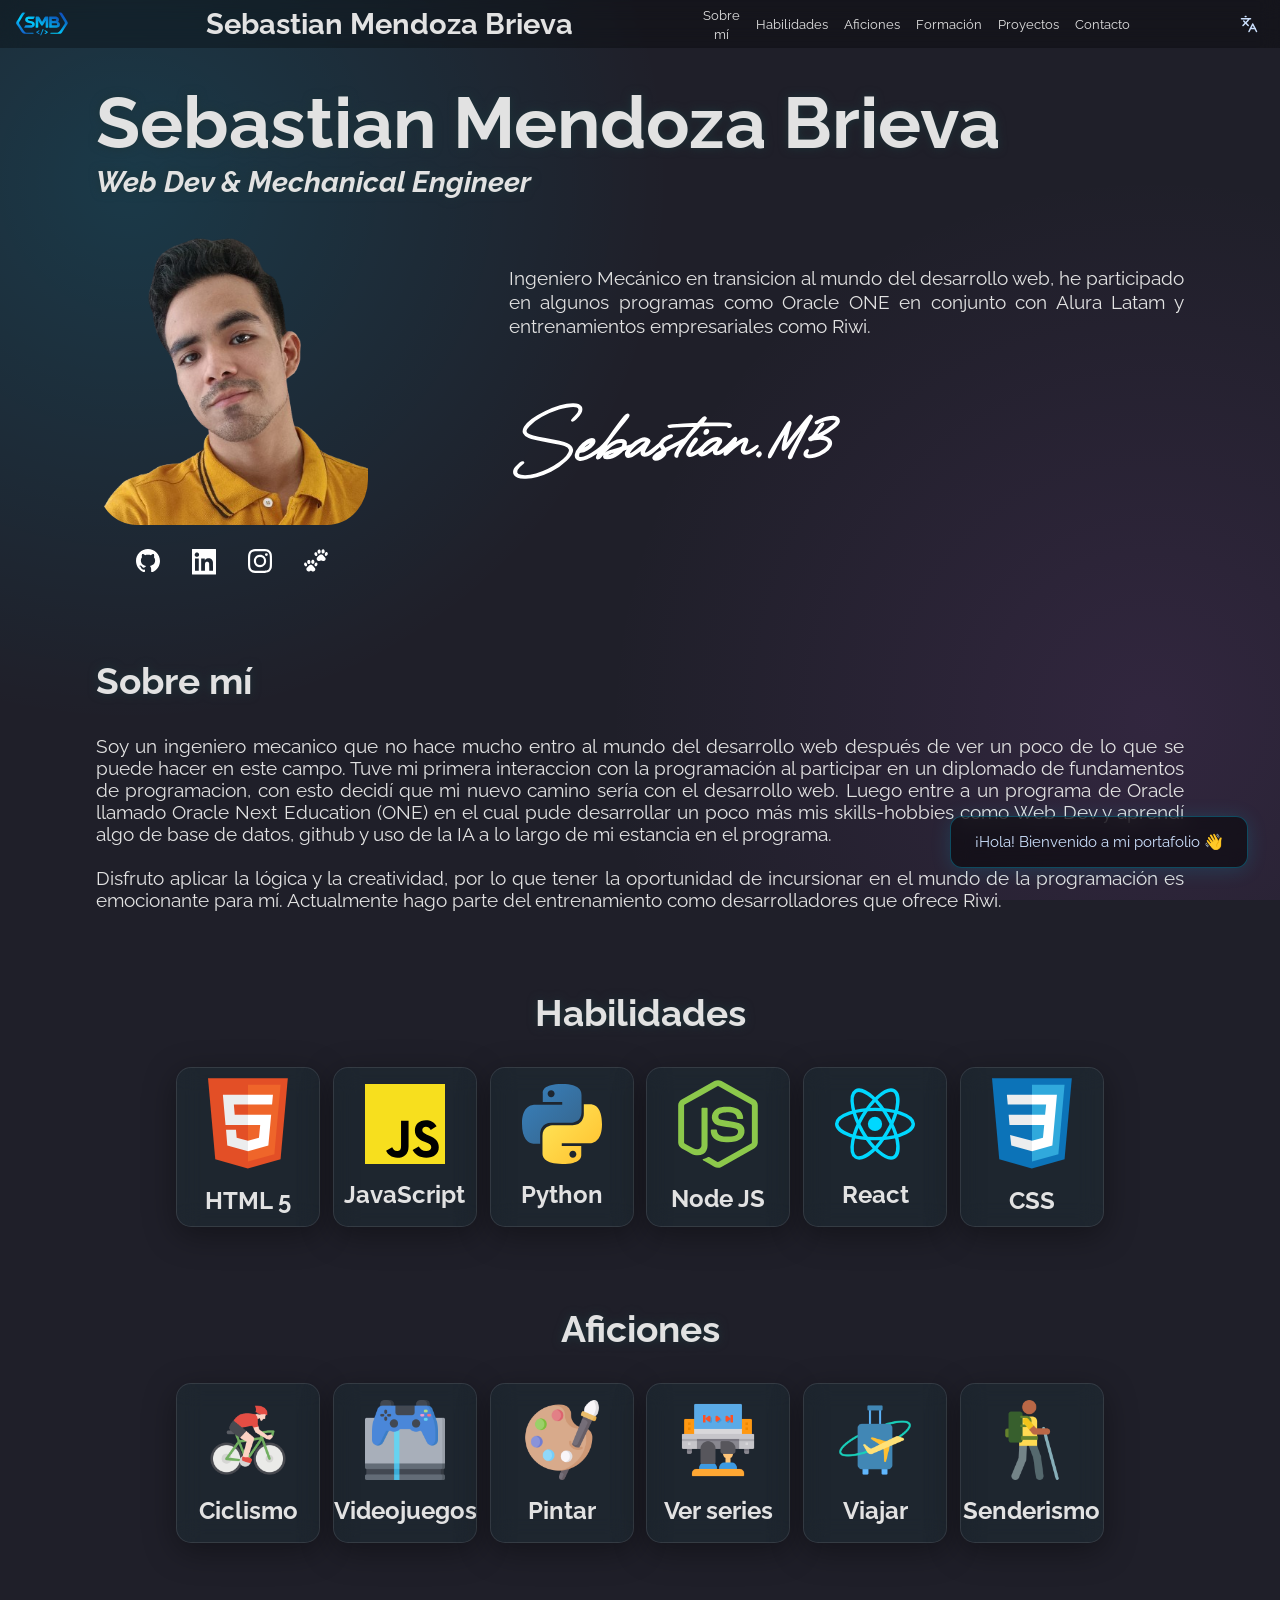
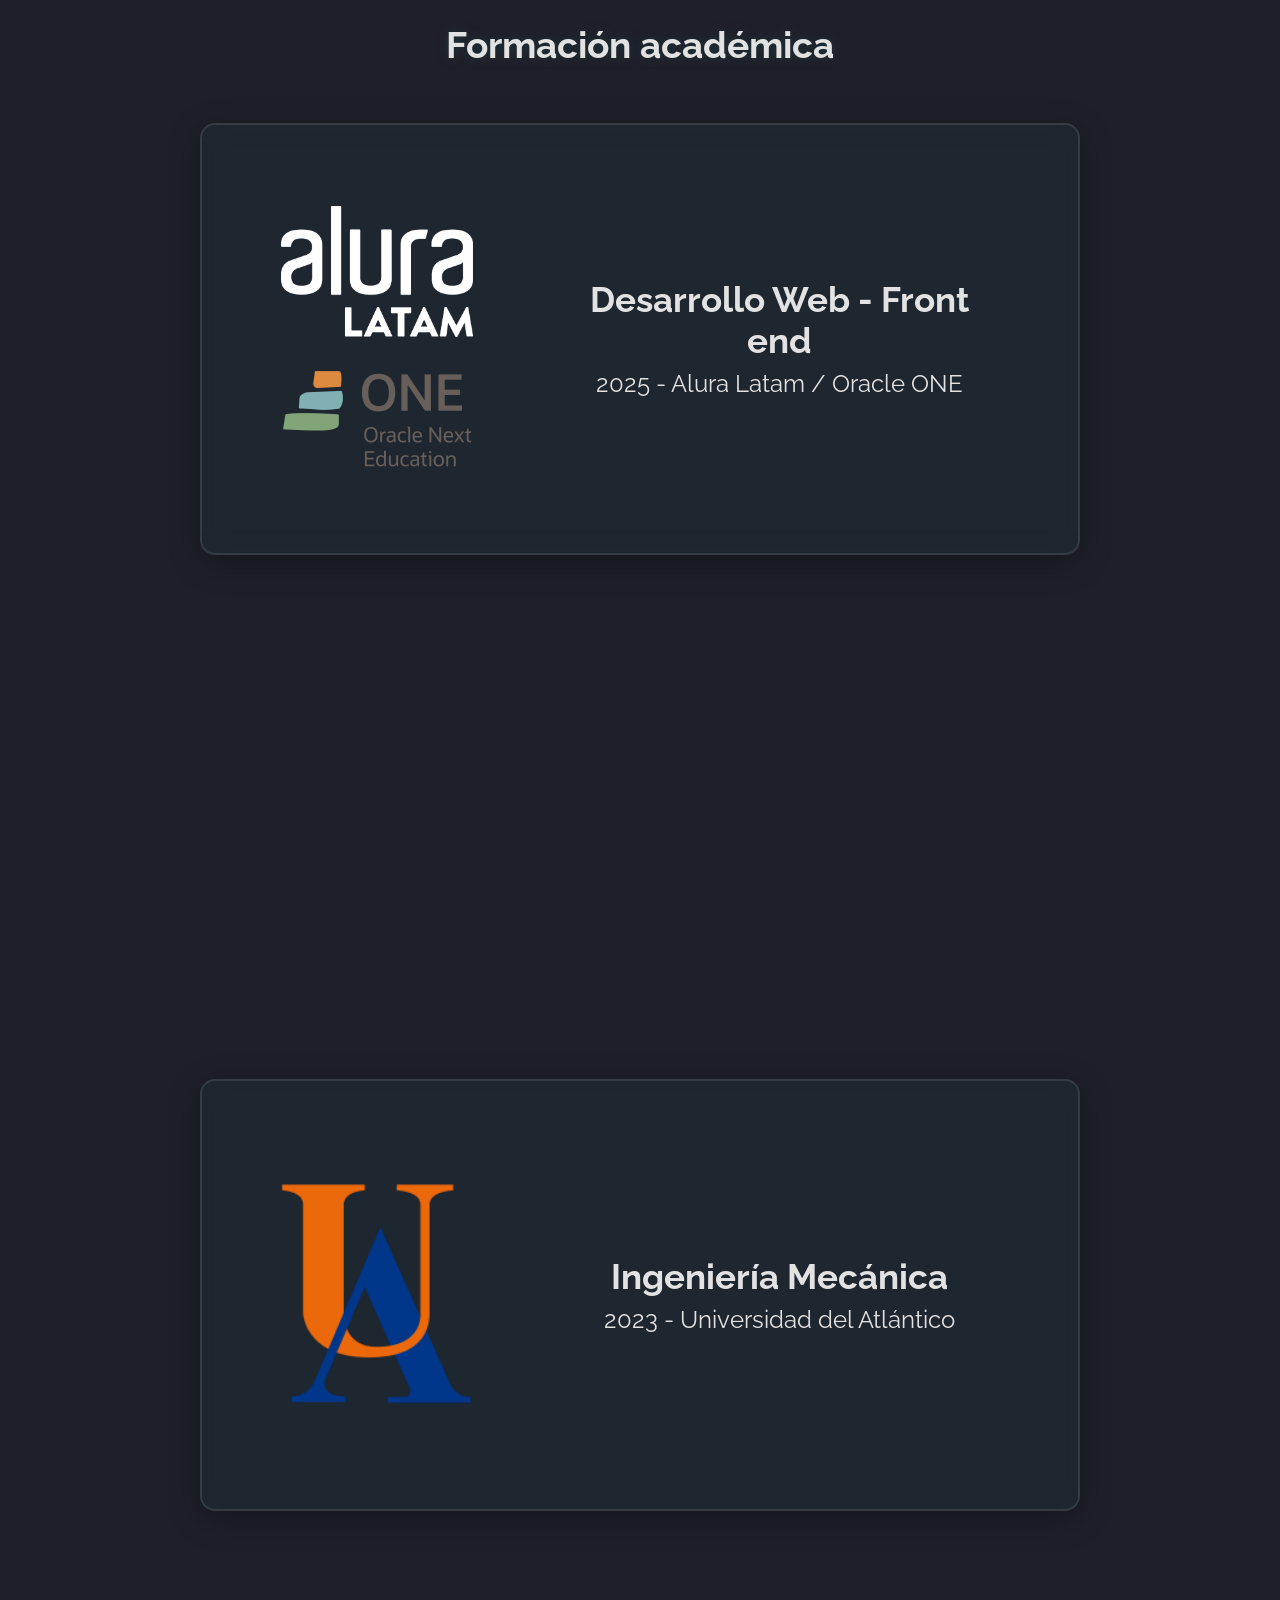
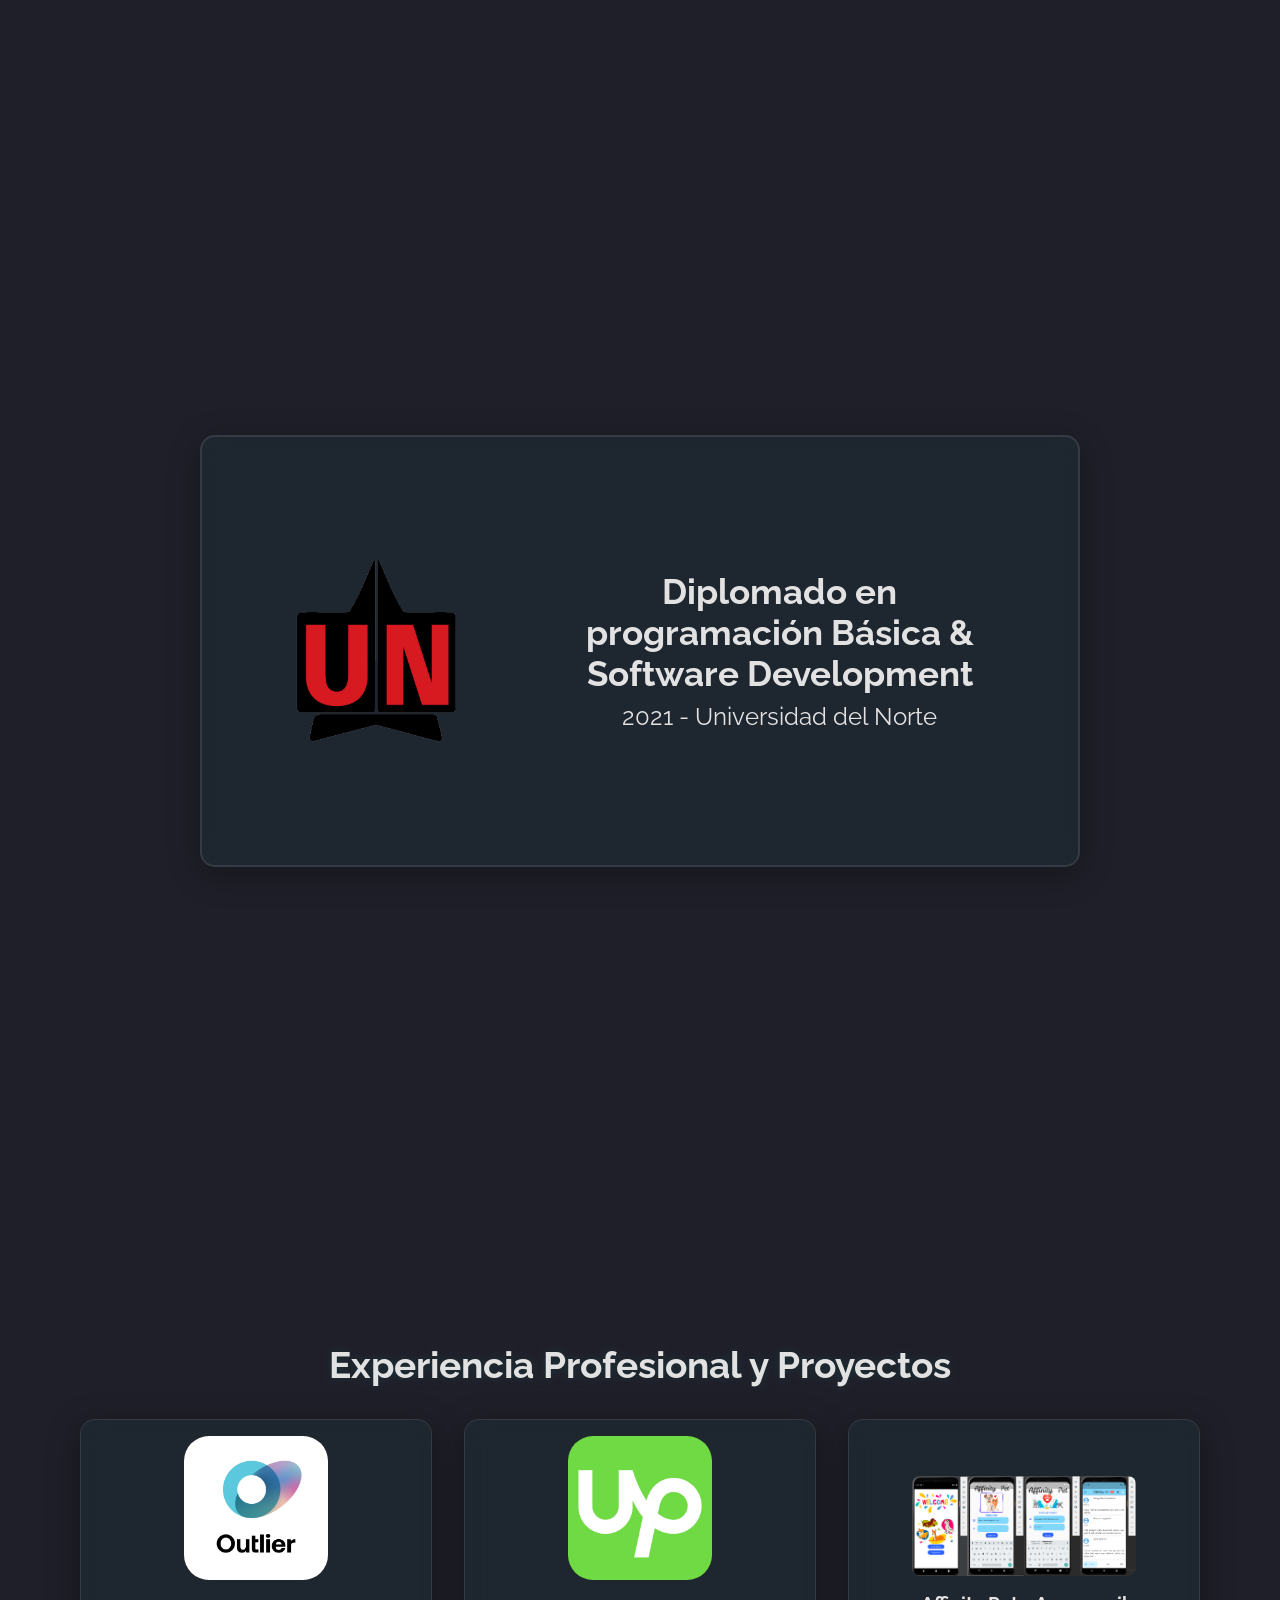
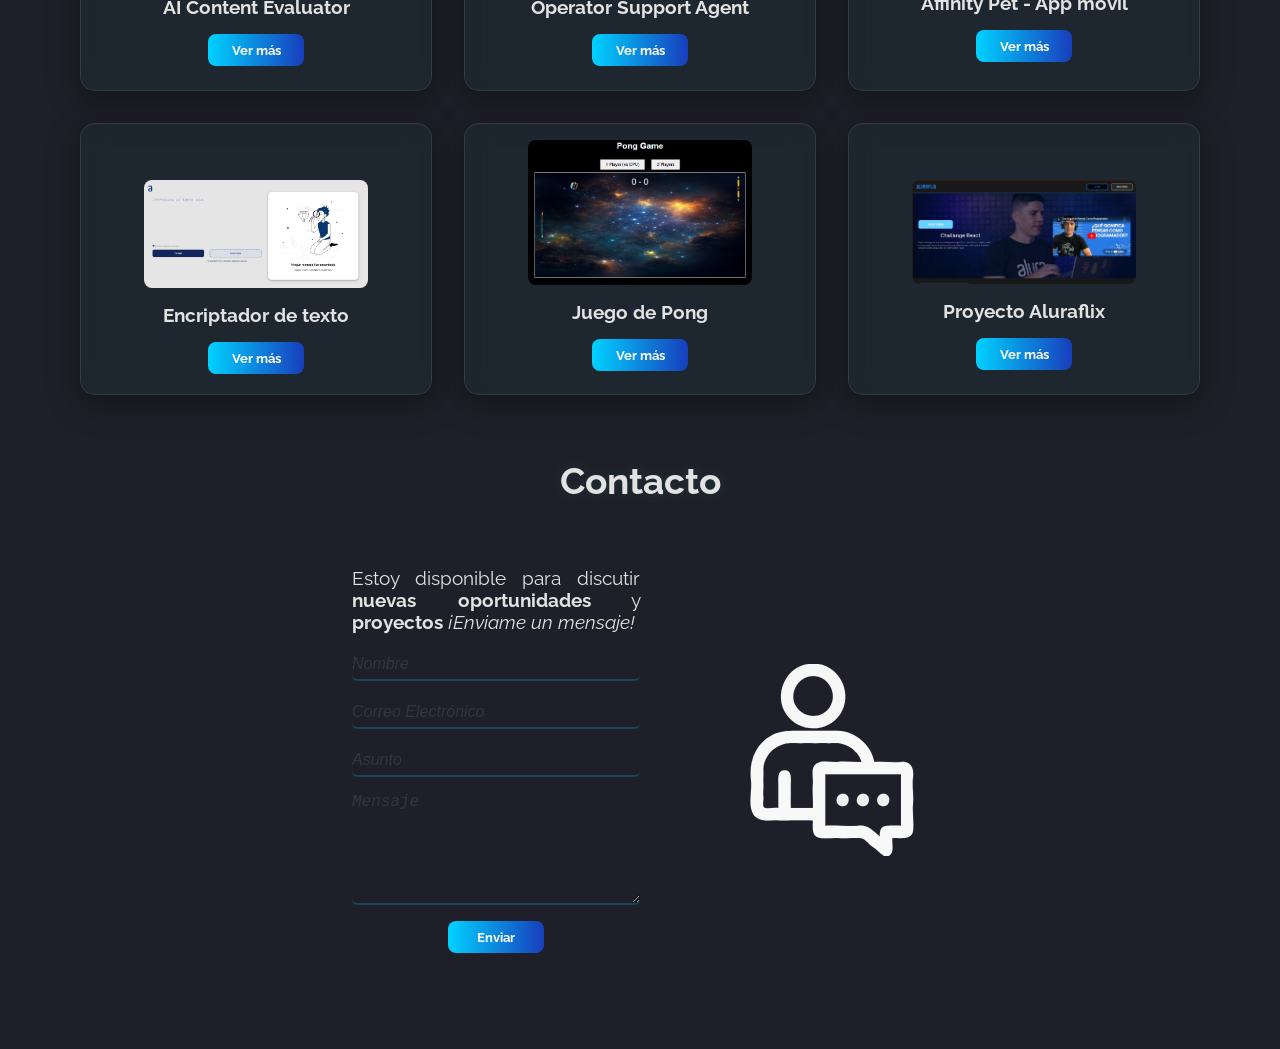
==== commit 9eca41c0: "Ajustes nuevos al header luego del bug con el boton de idiomas. Ajuste al hero/landing con el texto " ====
--- a/index.html
+++ b/index.html
@@ -51,26 +51,28 @@
                 <li class="nav_item"><a class="nav__buttons" href="#contactMe" data-lang="nav_contacto">Contacto</a></li> 
             </ul>
         </nav>
-        <button class="btn__idioma" id="btn__idioma">
-            <svg xmlns="http://www.w3.org/2000/svg" width="18" height="18" viewBox="0 0 24 24" fill="none" stroke="currentColor" stroke-width="2" stroke-linecap="round" stroke-linejoin="round">
-                <path d="m5 8 6 6" />
-                <path d="m4 14 6-6 2-3" />
-                <path d="M2 5h12" />
-                <path d="M7 2h1" />
-                <path d="m22 22-5-10-5 10" />
-                <path d="M14 18h6" />
-            </svg>
-        </button>
-        <button class="menu__toggle" aria-label="Abrir menú">
-            ☰
-        </button>
+        <div class="header__actions">
+            <button class="btn__idioma" id="btn__idioma" title="Translate to English">
+                <svg xmlns="http://www.w3.org/2000/svg" width="18" height="18" viewBox="0 0 24 24" fill="none" stroke="currentColor" stroke-width="2" stroke-linecap="round" stroke-linejoin="round">
+                    <path d="m5 8 6 6" />
+                    <path d="m4 14 6-6 2-3" />
+                    <path d="M2 5h12" />
+                    <path d="M7 2h1" />
+                    <path d="m22 22-5-10-5 10" />
+                    <path d="M14 18h6" />
+                </svg>
+            </button>
+            <button class="menu__toggle" aria-label="Abrir menú">
+                ☰
+            </button>
+        </div>
     </header> 
     <main>
         <!-- ---------------------------------  Sección de Presentación  --------------------------------- -->
         <section class="presentacion">
 
             <h1 class="presentacion__titulo">Sebastian Mendoza Brieva</h1>
-            <h2 class="presentacion__subtitulo" data-lang="subtitulo">Web Dev & Mechanical Engineer</h2>
+            <h2 class="presentacion__subtitulo"  data-lang="subtitulo">Web Dev & Mechanical Engineer</h2>
             
             <div class="presentacion__contenedor">
                 <img class="presentacion__foto" src="public/imgs/Profile_nbg_SMB.png" alt="Foto de perfil">                
@@ -163,7 +165,7 @@
         <!-- ---------------------------------  Sección sobre mí  --------------------------------- -->
         <section class="sobre-mi" id="sobre-mi">
             <h2 class="titulos" data-lang="titulo_sobre">Sobre mí</h2>
-            <p class="textos" data-lang="texto_sobre">Soy un ingeniero mecanico que no hace mucho entro al mundo del desarrollo web después de ver un poco de lo que se puede hacer en este campo. 
+            <p class="textos"  data-lang="texto_sobre">Soy un ingeniero mecanico que no hace mucho entro al mundo del desarrollo web después de ver un poco de lo que se puede hacer en este campo. 
                 Tuve mi primera interaccion con la programación al participar en un diplomado de fundamentos de programacion, con esto decidí que mi nuevo camino sería con el desarrollo web. 
                 Luego entre a un programa de Oracle llamado Oracle Next Education (ONE) en el cual pude desarrollar un poco más mis skills-hobbies como Web Dev y aprendí algo de base de datos, 
                 github y uso de la IA a lo largo de mi estancia en el programa. <br><br>
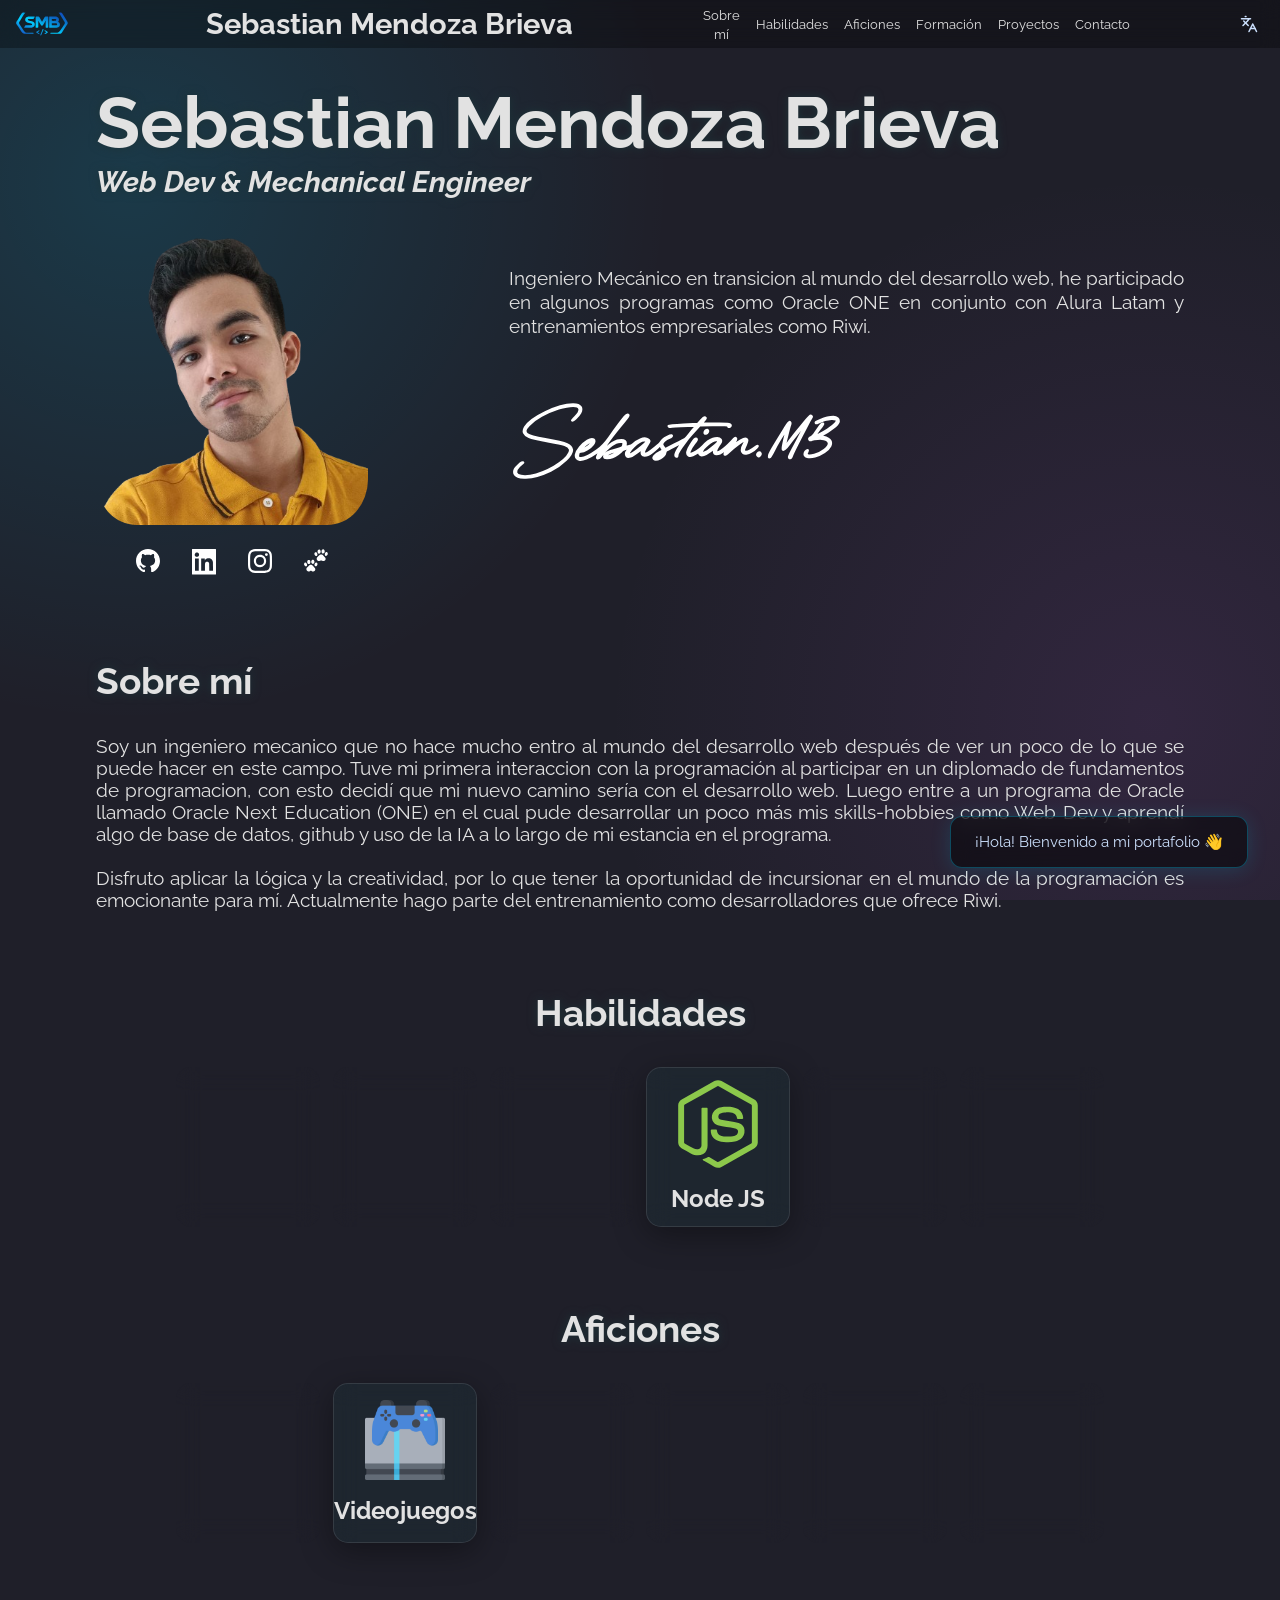
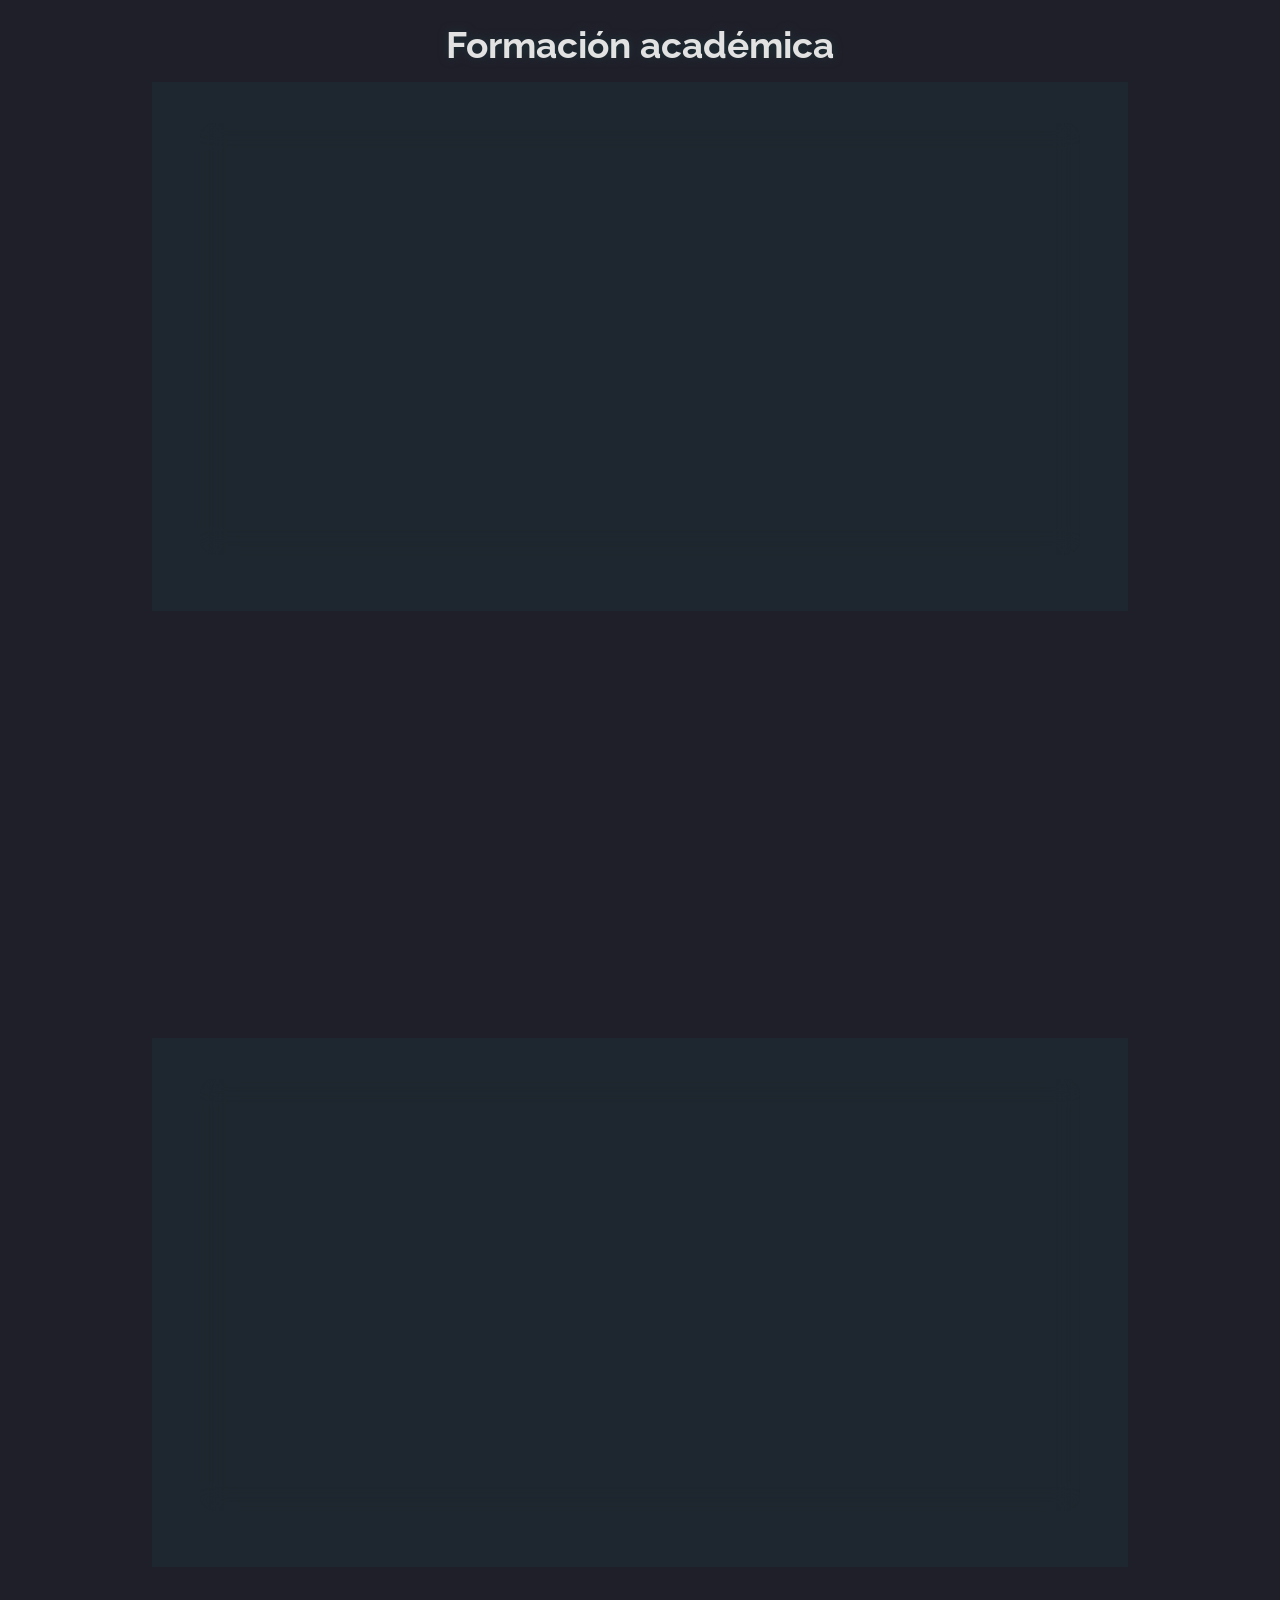
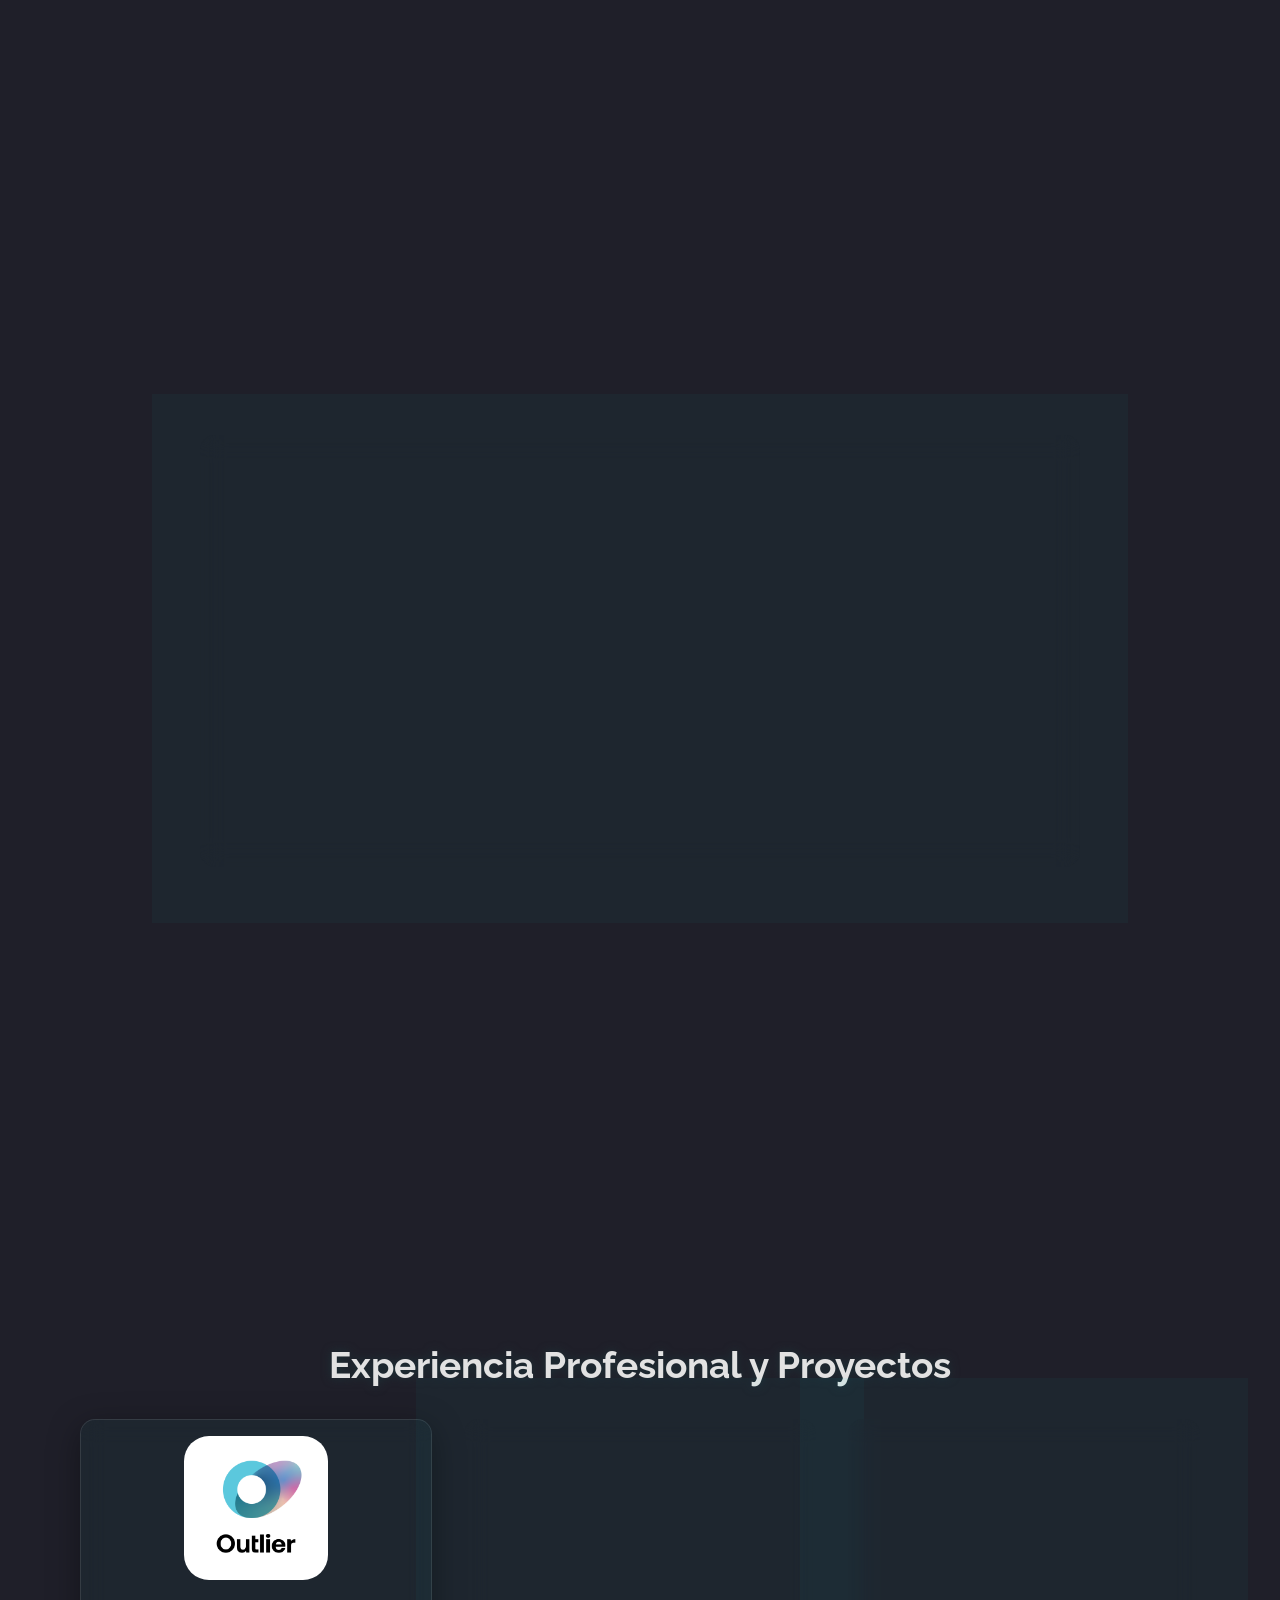
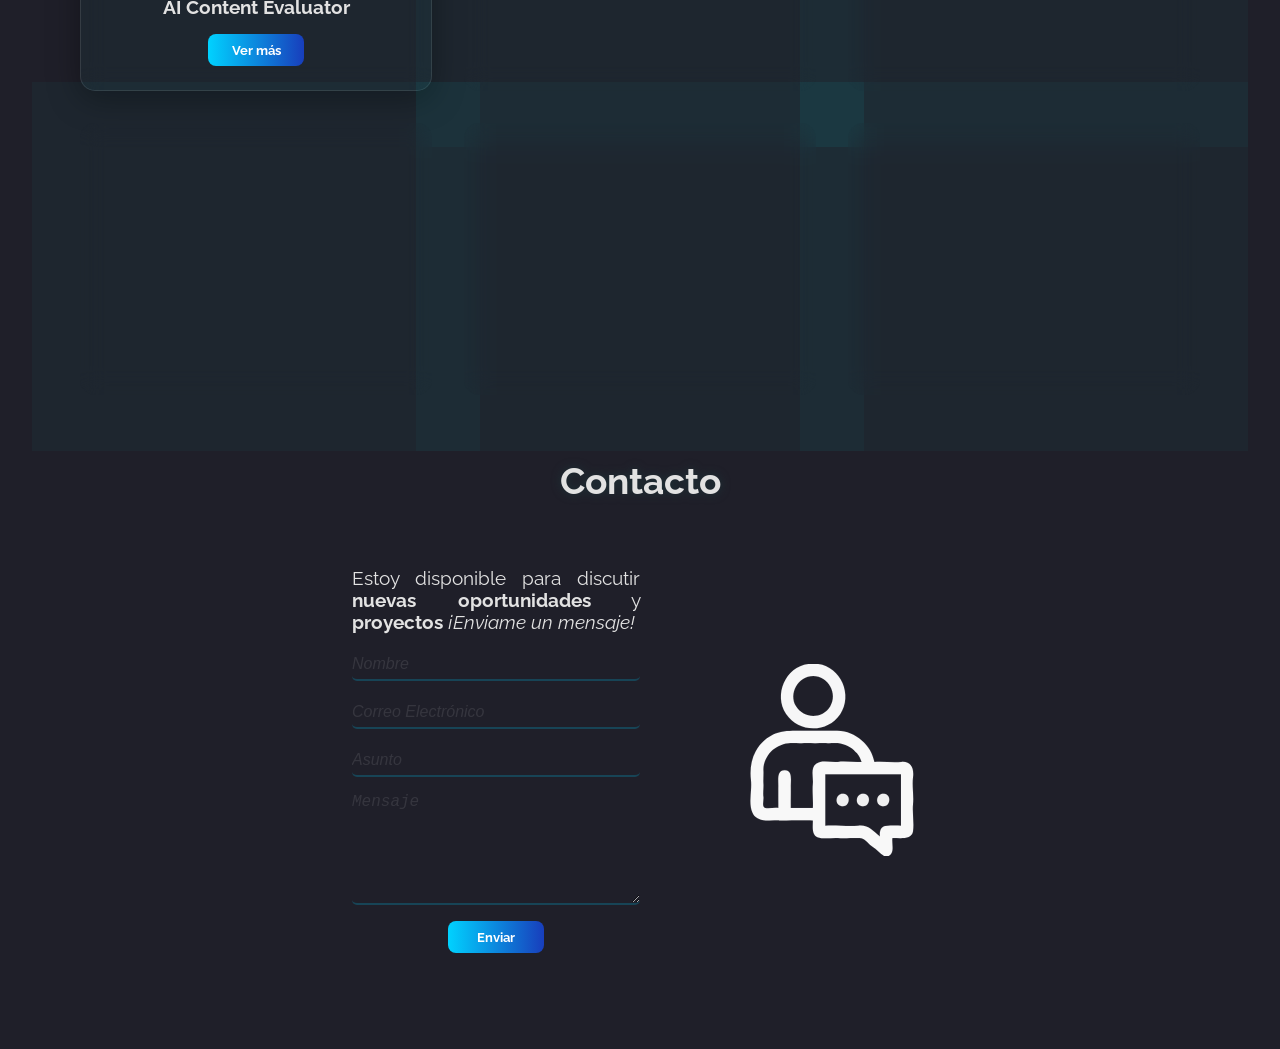
==== commit e55c19b5: "Integracion funcional del formulario (aparentemente)" ====
--- a/index.html
+++ b/index.html
@@ -366,11 +366,12 @@
             <div class="contacto__contenedor ">
                 <div class="contacto__detalles">
                     <p class="textos" id="contactText" data-lang="texto_contacto">Estoy disponible para discutir <strong>nuevas oportunidades</strong> y <strong>proyectos</strong> <em>¡Enviame un mensaje!</em> </p>
-                    <form id="contacto__formulario">
-                        <input class="contacto__campo" type="text" placeholder="Nombre" data-lang-placeholder="ph_nombre">
-                        <input class="contacto__campo" type="email" placeholder="Correo Electrónico" data-lang-placeholder="ph_email">
-                        <input class="contacto__campo" type="text" placeholder="Asunto" data-lang-placeholder="ph_asunto">
-                        <textarea id="text_area" class="contacto__campo " placeholder="Mensaje" data-lang-placeholder="ph_mensaje"></textarea>
+                    <form id="contacto__formulario" action="https://formspree.io/f/xzdyyodl" method="POST">
+                        <input type="hidden" name="_next" value="smendozab097.github.io">
+                        <input class="contacto__campo" type="text" name="nombre" placeholder="Nombre" data-lang-placeholder="ph_nombre" required>
+                        <input class="contacto__campo" type="email" name="email" placeholder="Correo Electrónico" data-lang-placeholder="ph_email" required>
+                        <input class="contacto__campo" type="text" name="asunto" placeholder="Asunto" data-lang-placeholder="ph_asunto" required>
+                        <textarea id="text_area" class="contacto__campo " name="mensaje" placeholder="Mensaje" data-lang-placeholder="ph_mensaje" required></textarea>
                         <button class="contacto__boton" type="submit" data-lang="btn_enviar">Enviar</button>
                     </form>
                 </div>                
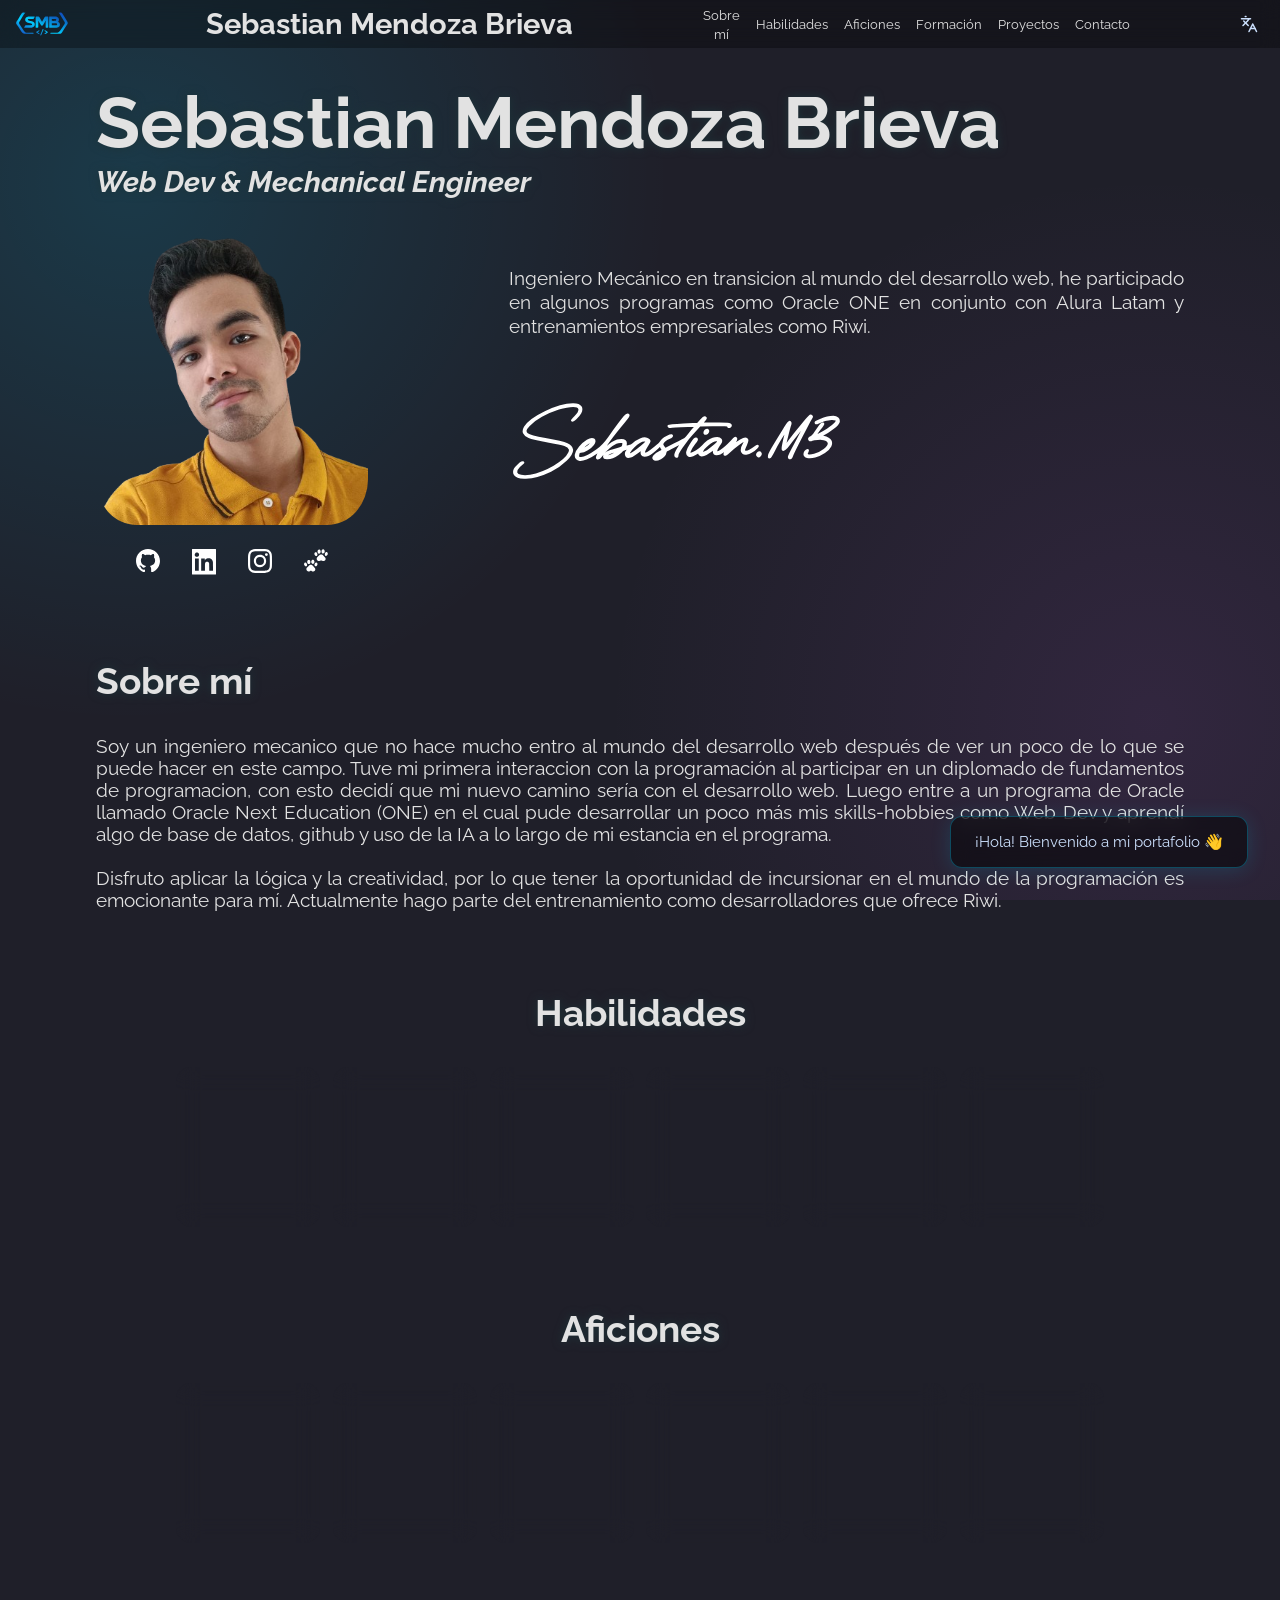
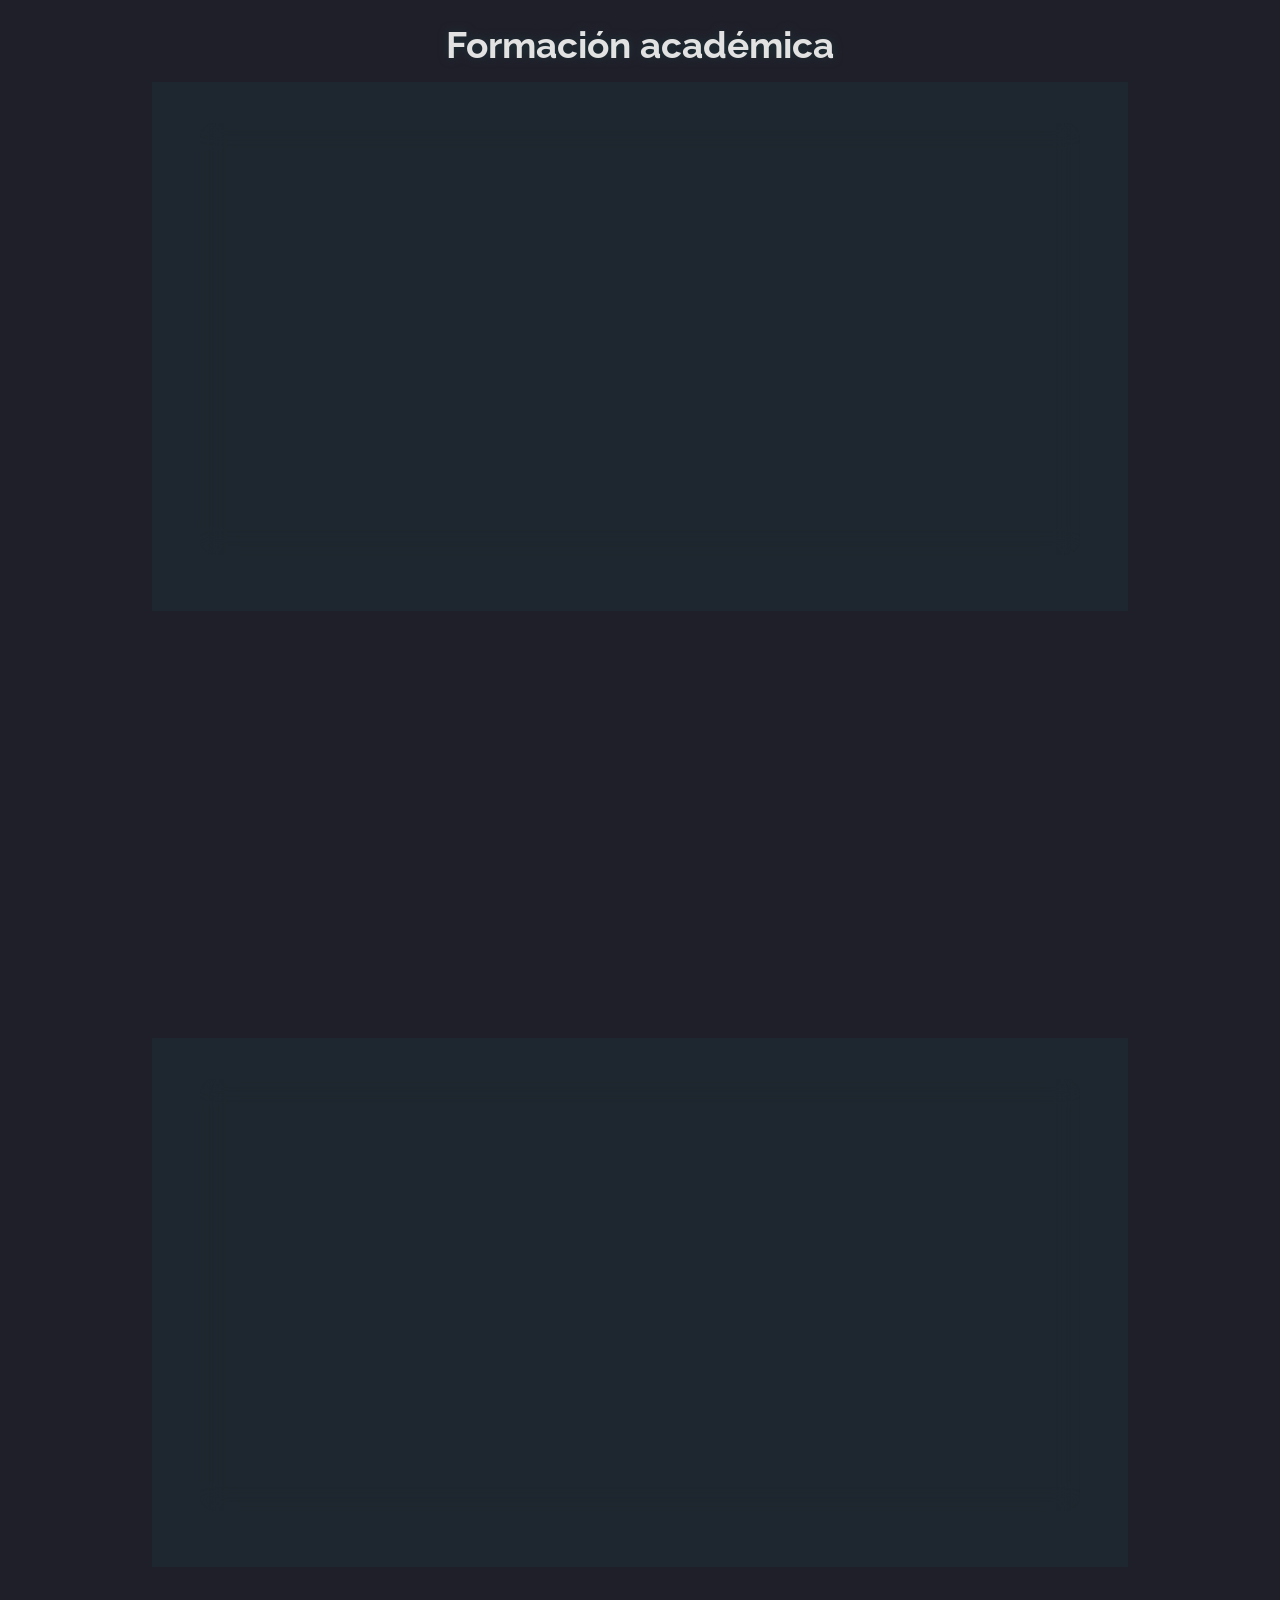
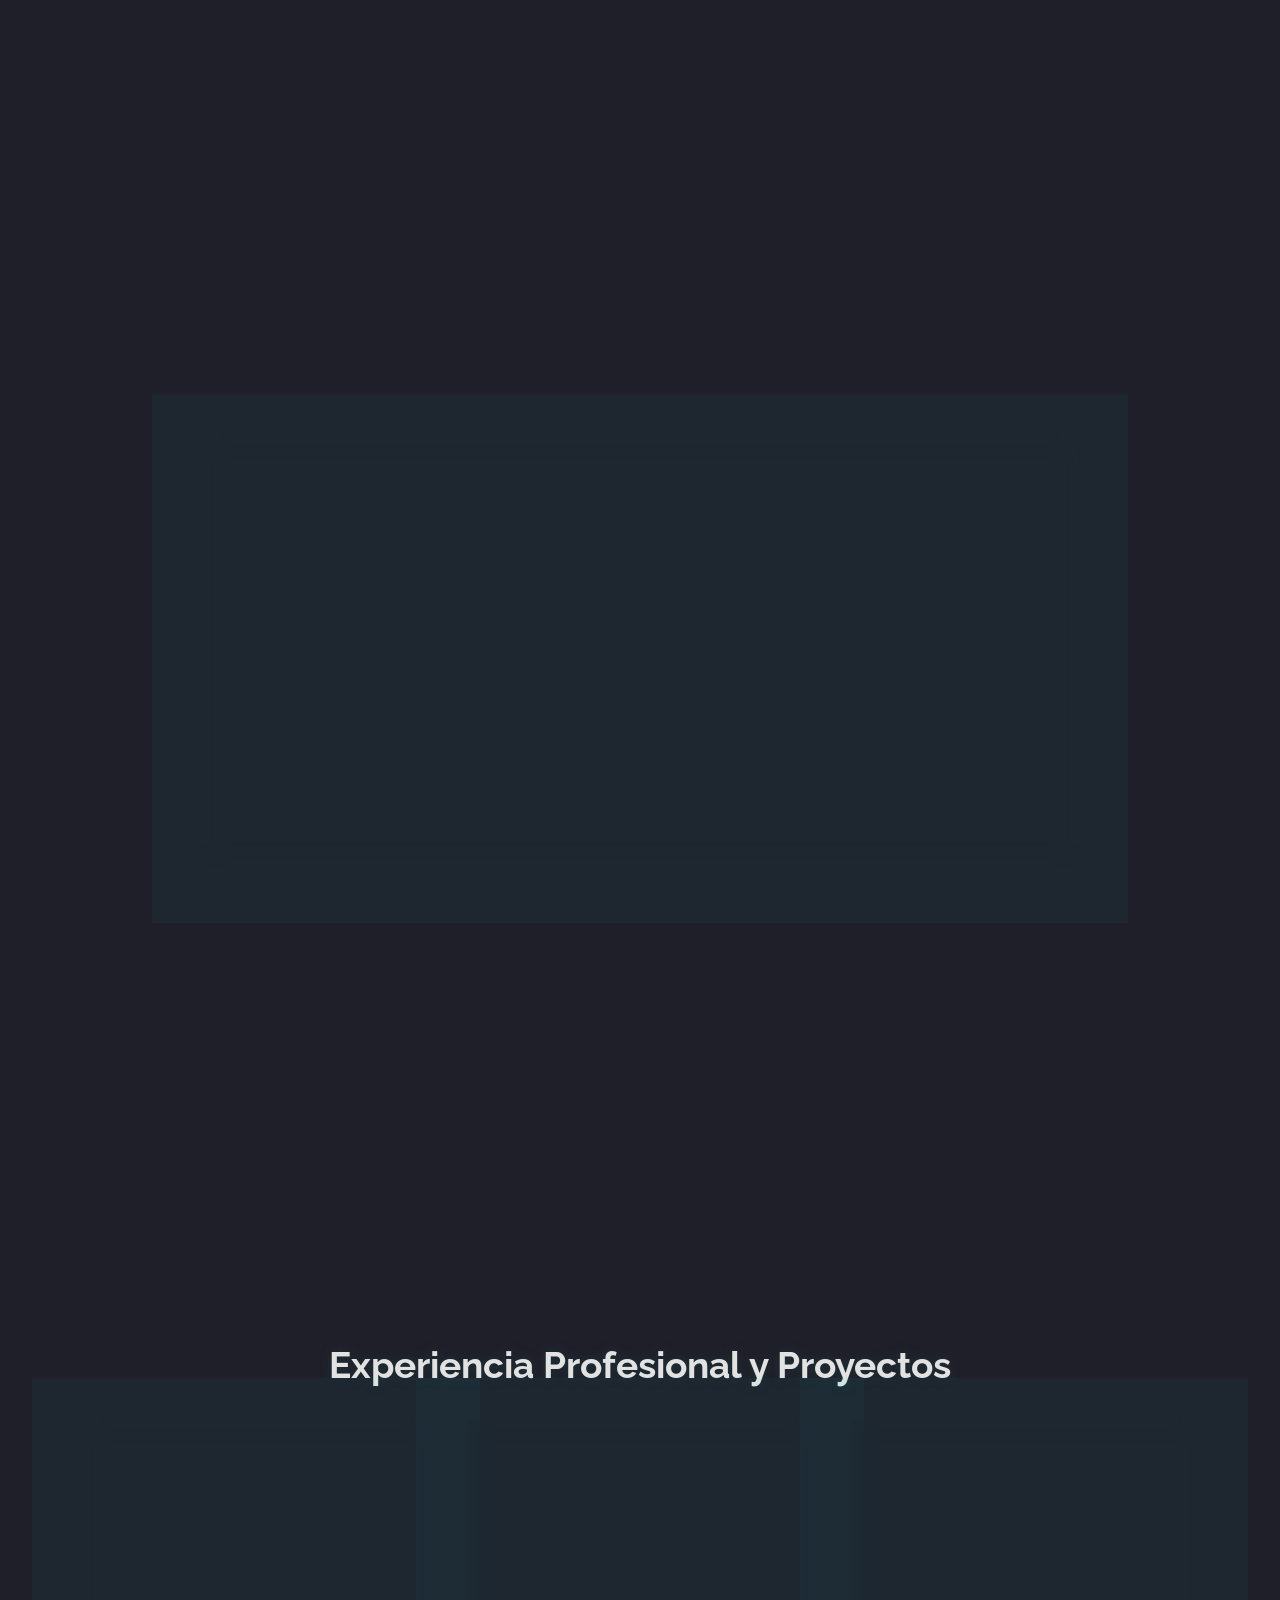
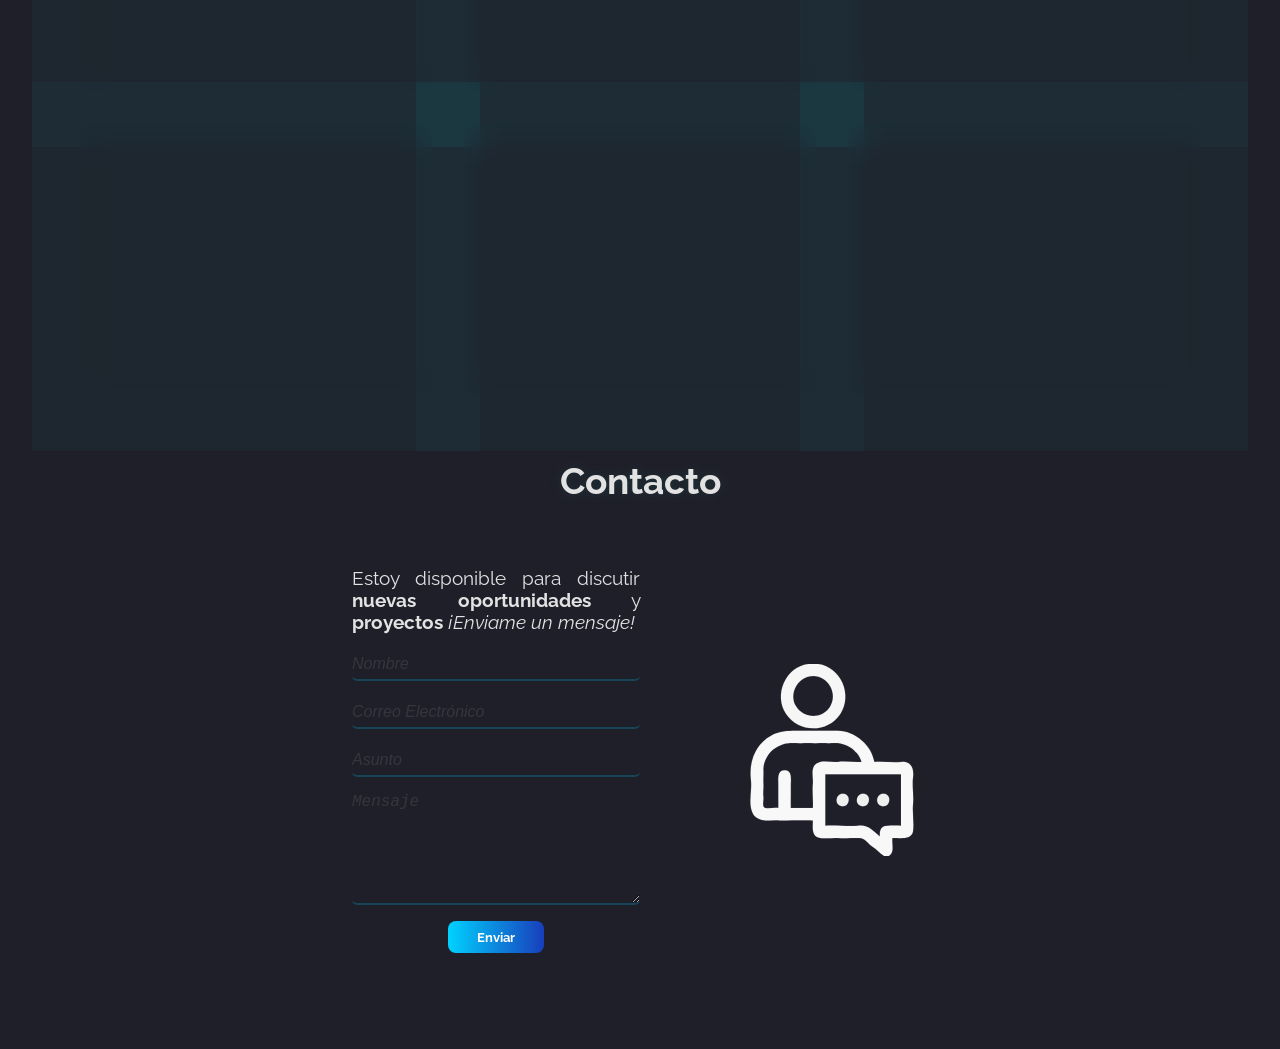
==== commit 228dd059: "Modularizacion CSS mascotas" ====
--- a/index.html
+++ b/index.html
@@ -143,7 +143,7 @@
                 </li>  
 
                 <li>
-                    <a href="src/views/mascota.html" id="mascotas">
+                    <a href="src/views/mascotas.html" id="mascotas">
                         <title>Ir a Mascotas</title>
                         <svg class="svg__icon" xmlns="http://www.w3.org/2000/svg" viewBox="10 20 495 470">
                             <g>
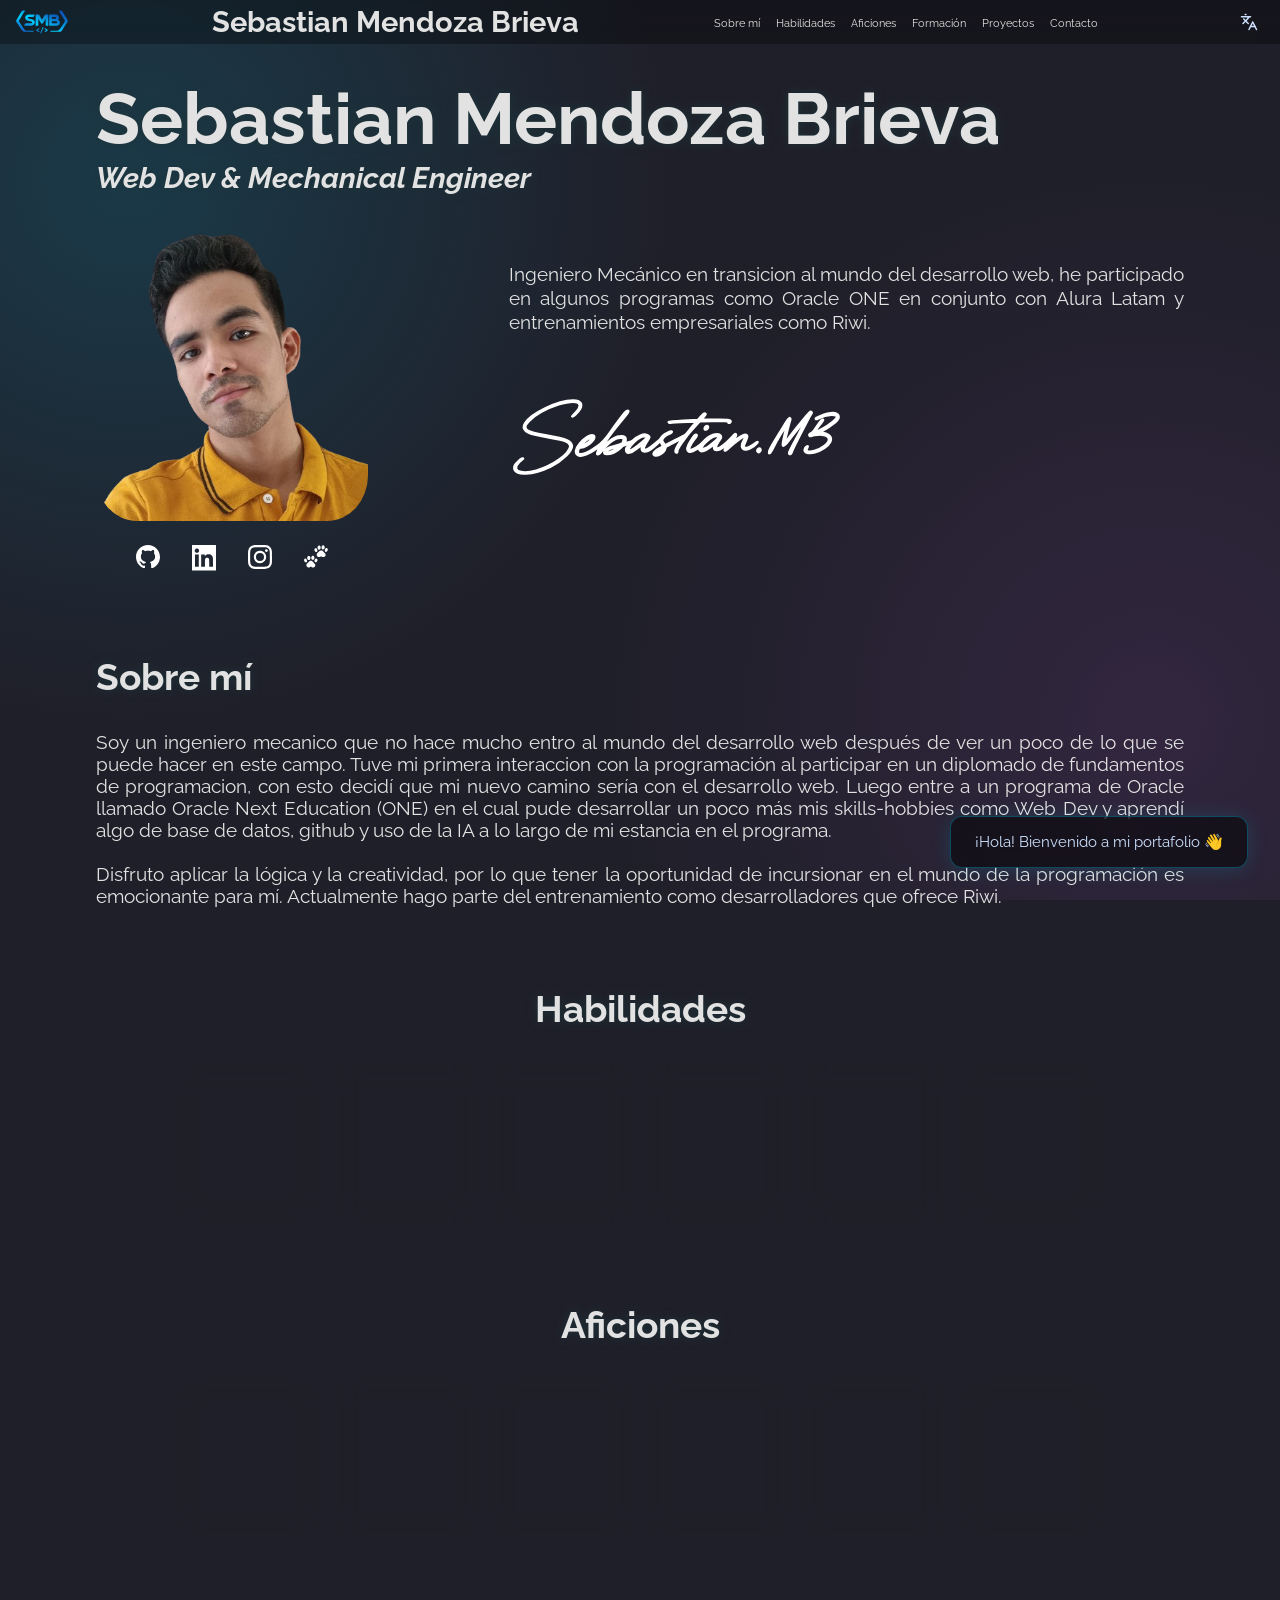
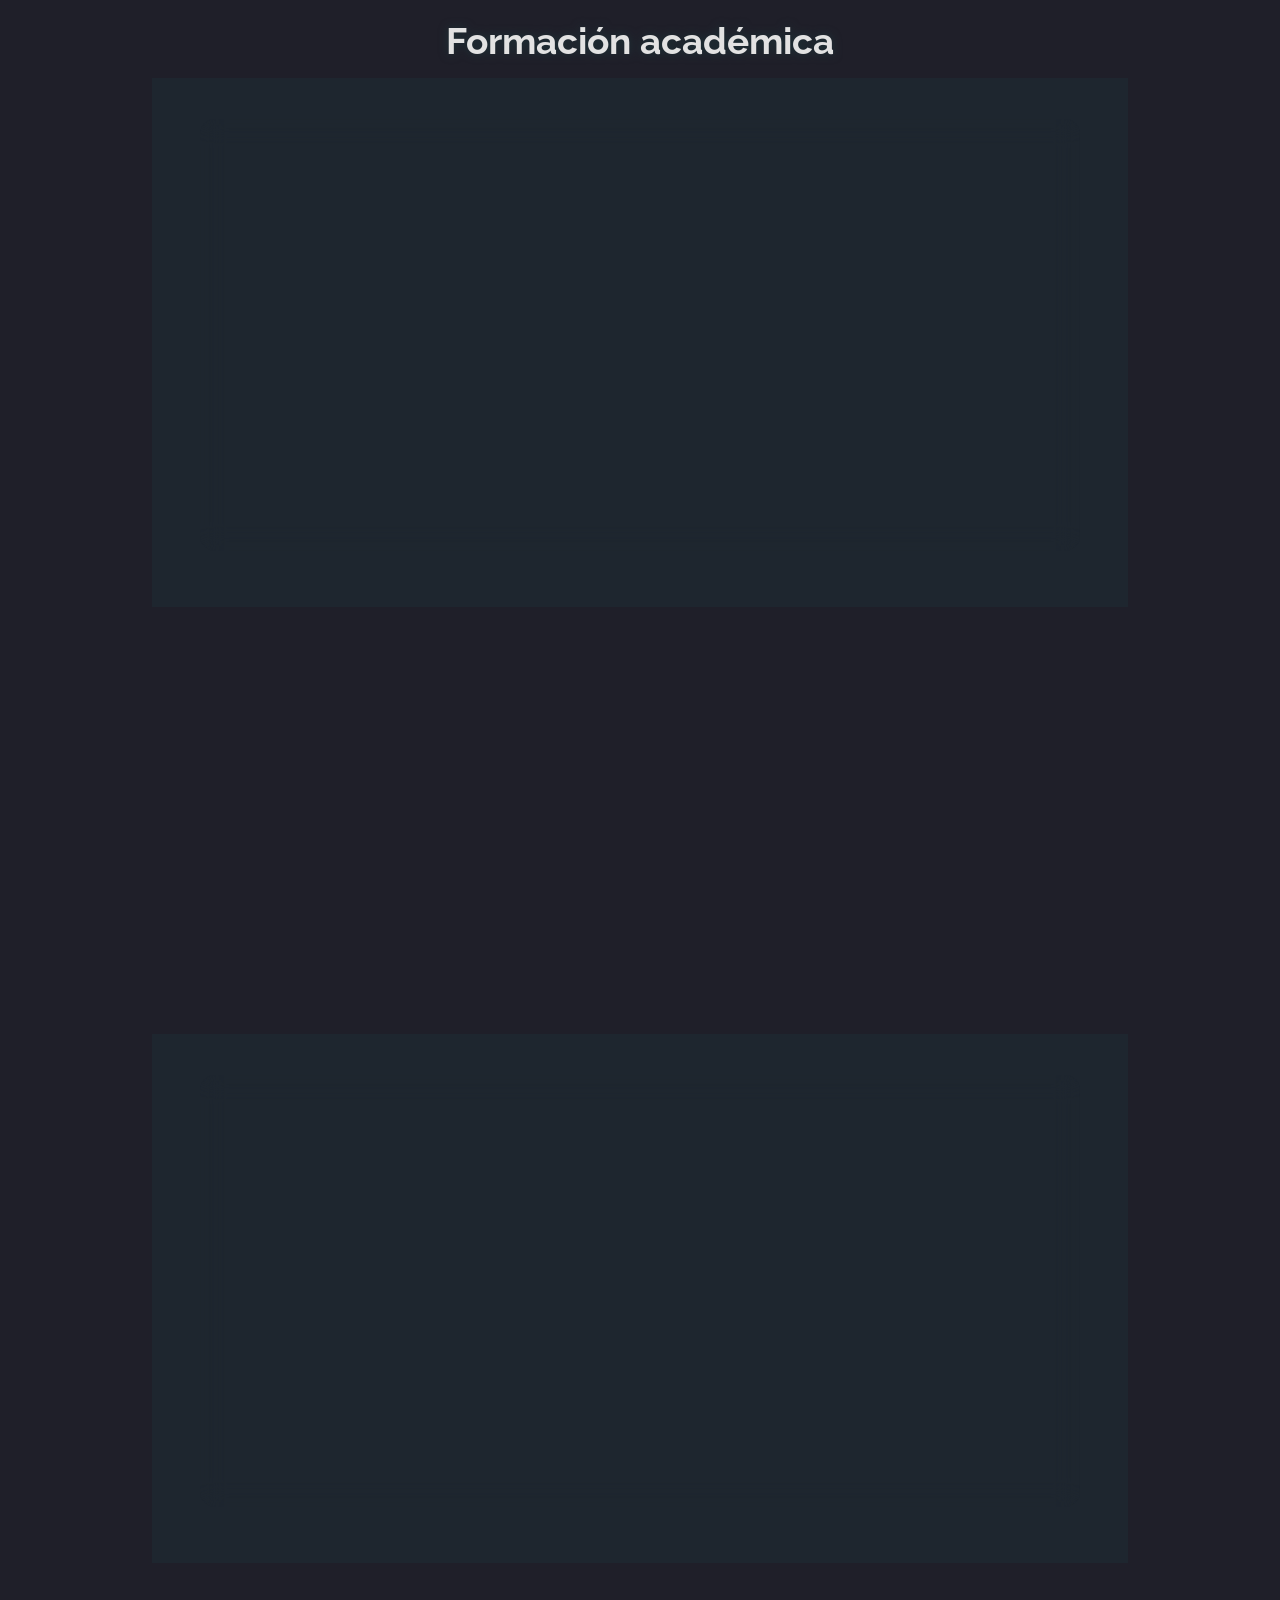
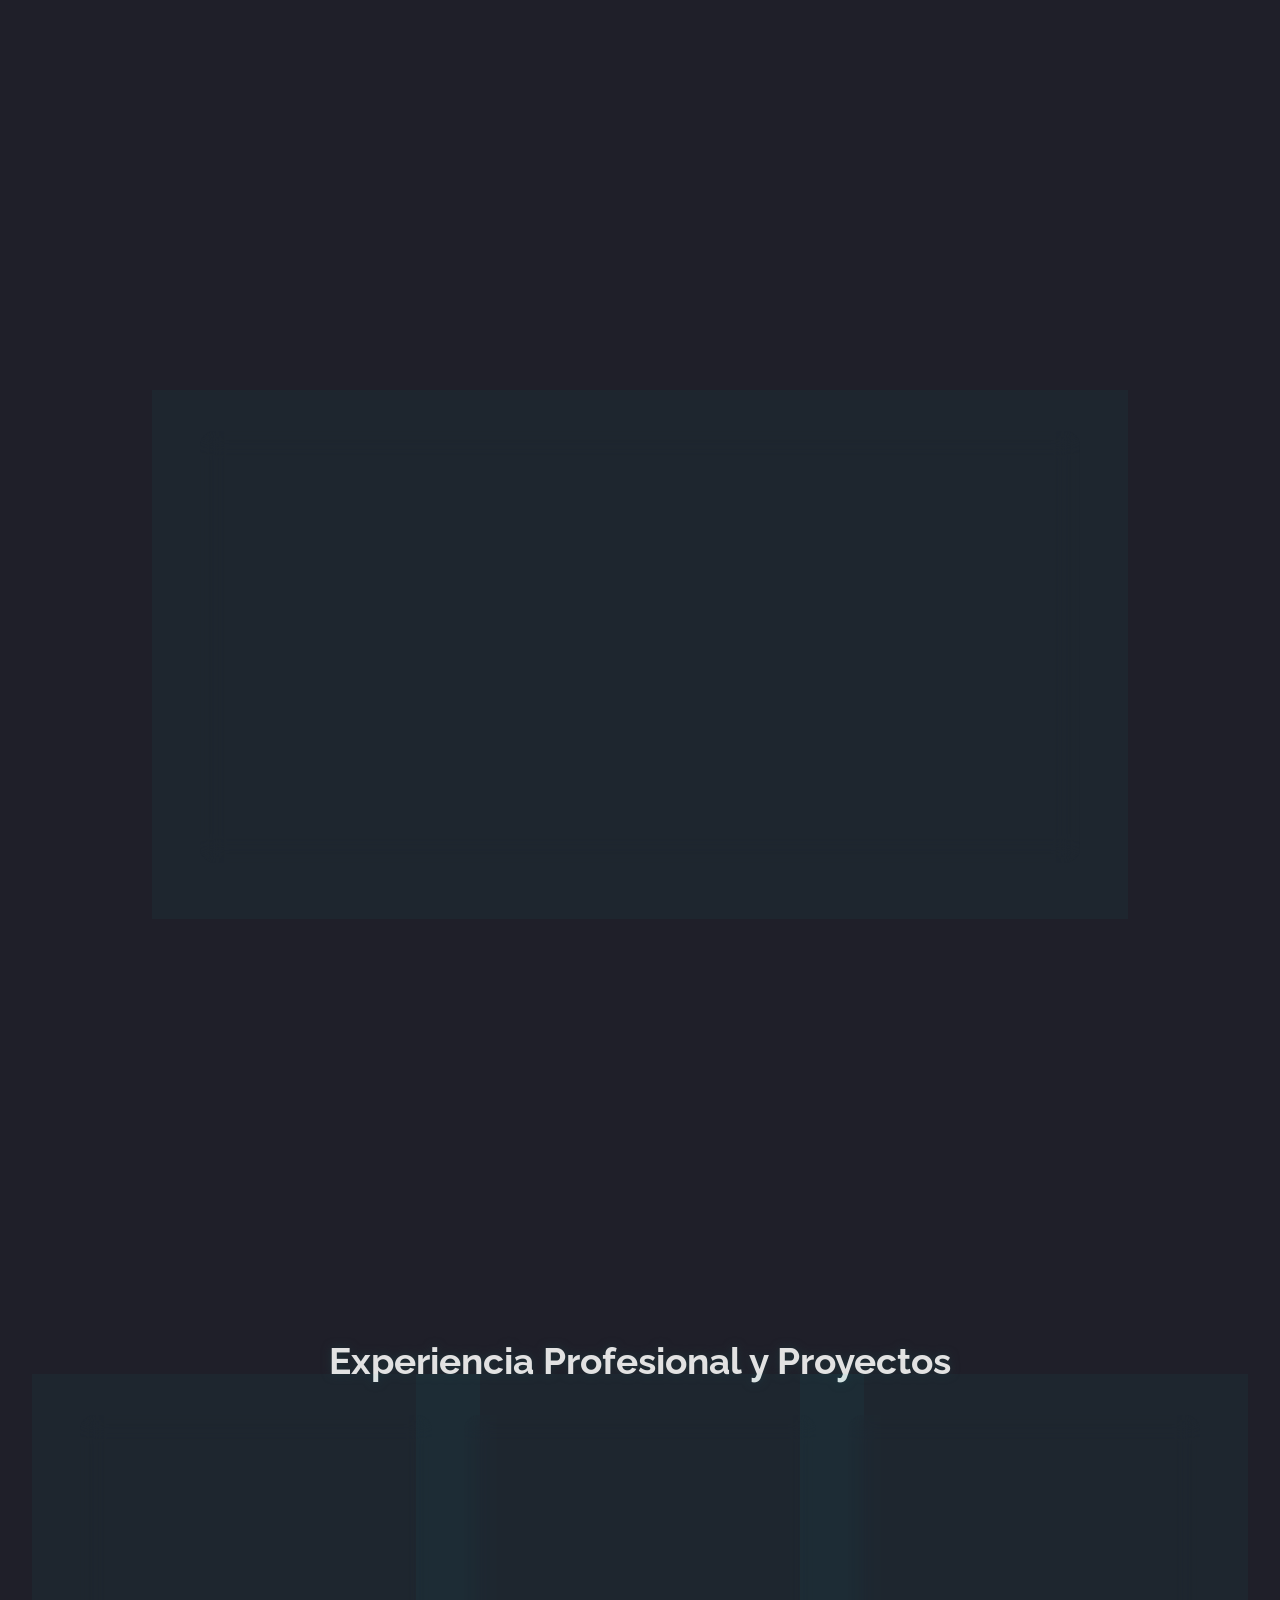
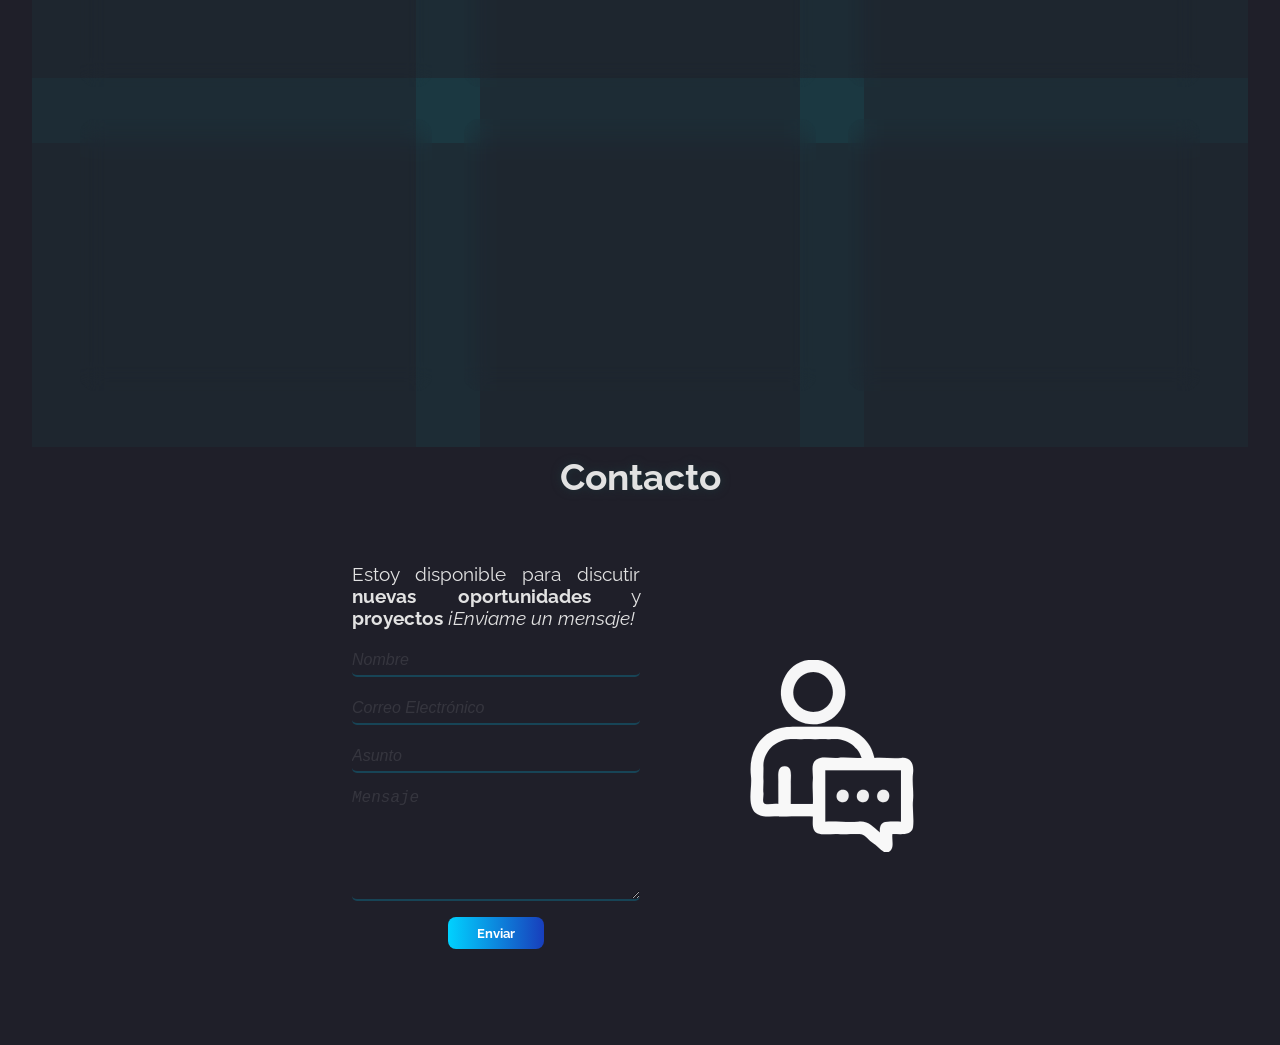
==== commit 2c1c35e7: "separacion de archivos CSS de mascotas y portafolio en carpetas individuales" ====
--- a/index.html
+++ b/index.html
@@ -4,7 +4,7 @@
     <meta charset="UTF-8">
     <meta http-equiv="X-UA-Compatible" content="IE=edge">
     <meta name="viewport" content="width=device-width, initial-scale=1.0">
-    <link rel="stylesheet" href="/src/css/styles.css">
+    <link rel="stylesheet" href="/src/css/portafolio/styles.css">
     <link rel="preconnect" href="https://fonts.googleapis.com">
     <link rel="preconnect" href="https://fonts.gstatic.com" crossorigin>
     <!-- Fuente del Proyecto Raleway -->
--- a/src/css/portafolio/styles.css
+++ b/src/css/portafolio/styles.css
@@ -0,0 +1,138 @@
+@import url('https://fonts.googleapis.com/css2?family=Raleway:ital,wght@0,100..900;1,100..900&display=swap');
+/* Estilos de cada sección */
+@import url('./modal.css');
+@import url('./header.css');
+@import url('./landing.css');
+@import url('./aboutMe.css');
+@import url('./skills-hobbies.css');
+@import url('./formation.css');
+@import url('./projects.css');
+@import url('./contactMe.css');
+
+
+*{
+    padding: 0;
+    margin: 0;
+    box-sizing: border-box;
+    scroll-behavior: smooth;
+}
+
+:root {
+    --color-fondo-oscuro: #050510e4; /* Un azul casi negro */
+    --color-neon-azul: #00d2ff;
+    --color-neon-purpura: #9d50bb;
+    --glass-bg: rgba(255, 255, 255, 0.05); /*transparencia de fondo*/
+    --glass-border: rgba(255, 255, 255, 0.1);
+    --color-font: #e2e2e2;
+}
+
+body {
+    background-color: var(--color-fondo-oscuro);
+    background-image: 
+        radial-gradient(circle at 10% 20%, rgba(0, 210, 255, 0.15) 0%, transparent 40%),
+        radial-gradient(circle at 90% 80%, rgba(157, 80, 187, 0.15) 0%, transparent 40%);
+    background-attachment: fixed; /* Para que las luces no se muevan al hacer scroll */
+    color: var(--color-font); /* Para que resalte sobre el fondo oscuro */
+    font-family: 'Raleway', sans-serif;
+    min-height: 100vh;
+    
+}
+
+
+
+ol, ul, li {
+    list-style: none;
+}
+
+a {
+    text-decoration: none;
+    color: var(--color-de-link);
+}
+
+.glass-card {
+    background: rgba(0, 255, 255, 0.03); 
+    /*background: rgba(255, 255, 255, 0.03); /* Un toque de blanco casi invisible */
+    backdrop-filter: blur(12px); /* El esmerilado del cristal */
+    -webkit-backdrop-filter: blur(12px); /* Soporte para Safari */
+    border: 1px solid rgba(255, 255, 255, 0.1); /* El borde fino */
+    border-radius: 15px; /* Bordes suaves */
+    box-shadow: 0 8px 32px 0 rgba(0, 0, 0, 0.37); /* Sombra para dar profundidad */
+    transition: all 0.3s ease; /* Como un amortiguador que suaviza cualquier cambio */
+}
+.glass-card:hover {
+    background: rgba(0, 255, 255, 0.05); /* Se vuelve un poco más opaco */
+    border-color: var(--color-neon-azul);
+    box-shadow: 0 0 15px rgba(0, 210, 255, 0.3);
+}
+
+.titulos{
+    font-weight: bold;
+    font-size: 1.6rem;
+    margin-bottom: 1.5rem;
+    filter: drop-shadow(0px 0px 5px rgb(28, 51, 56));
+
+}
+
+.textos{
+    font-size: 0.85rem;
+    text-align: justify;
+}
+
+
+
+
+
+/* ------------------------------ Responsividad ---------------------------------------*/
+
+
+
+/* Tablets y pantallas más grandes */
+@media (min-width: 768px) {
+
+    main{   
+    padding: 0rem 1rem;
+    }
+
+    .titulos{
+        font-weight: bold;
+        font-size: 2rem;
+        margin-bottom: 2rem;
+        filter: drop-shadow(0px 0px 5px rgb(28, 51, 56));
+
+    }
+    .textos{
+    font-size: 1rem;
+    }
+    
+}
+
+    
+
+
+
+/* Pantallas grandes */
+@media (min-width: 1024px) {
+
+    main{   
+    padding: 0rem 2rem;
+    }
+
+    .titulos{
+        font-weight: bold;
+        font-size: 2.3rem;
+        margin-bottom: 2rem;
+        filter: drop-shadow(0px 0px 5px rgb(28, 51, 56));
+
+    }
+    .textos{
+    font-size: 1.2rem;
+    }
+
+}
+
+@media (min-width: 1440px) {
+
+    main{   
+    padding: 0rem 4.5rem;
+    }
+}
